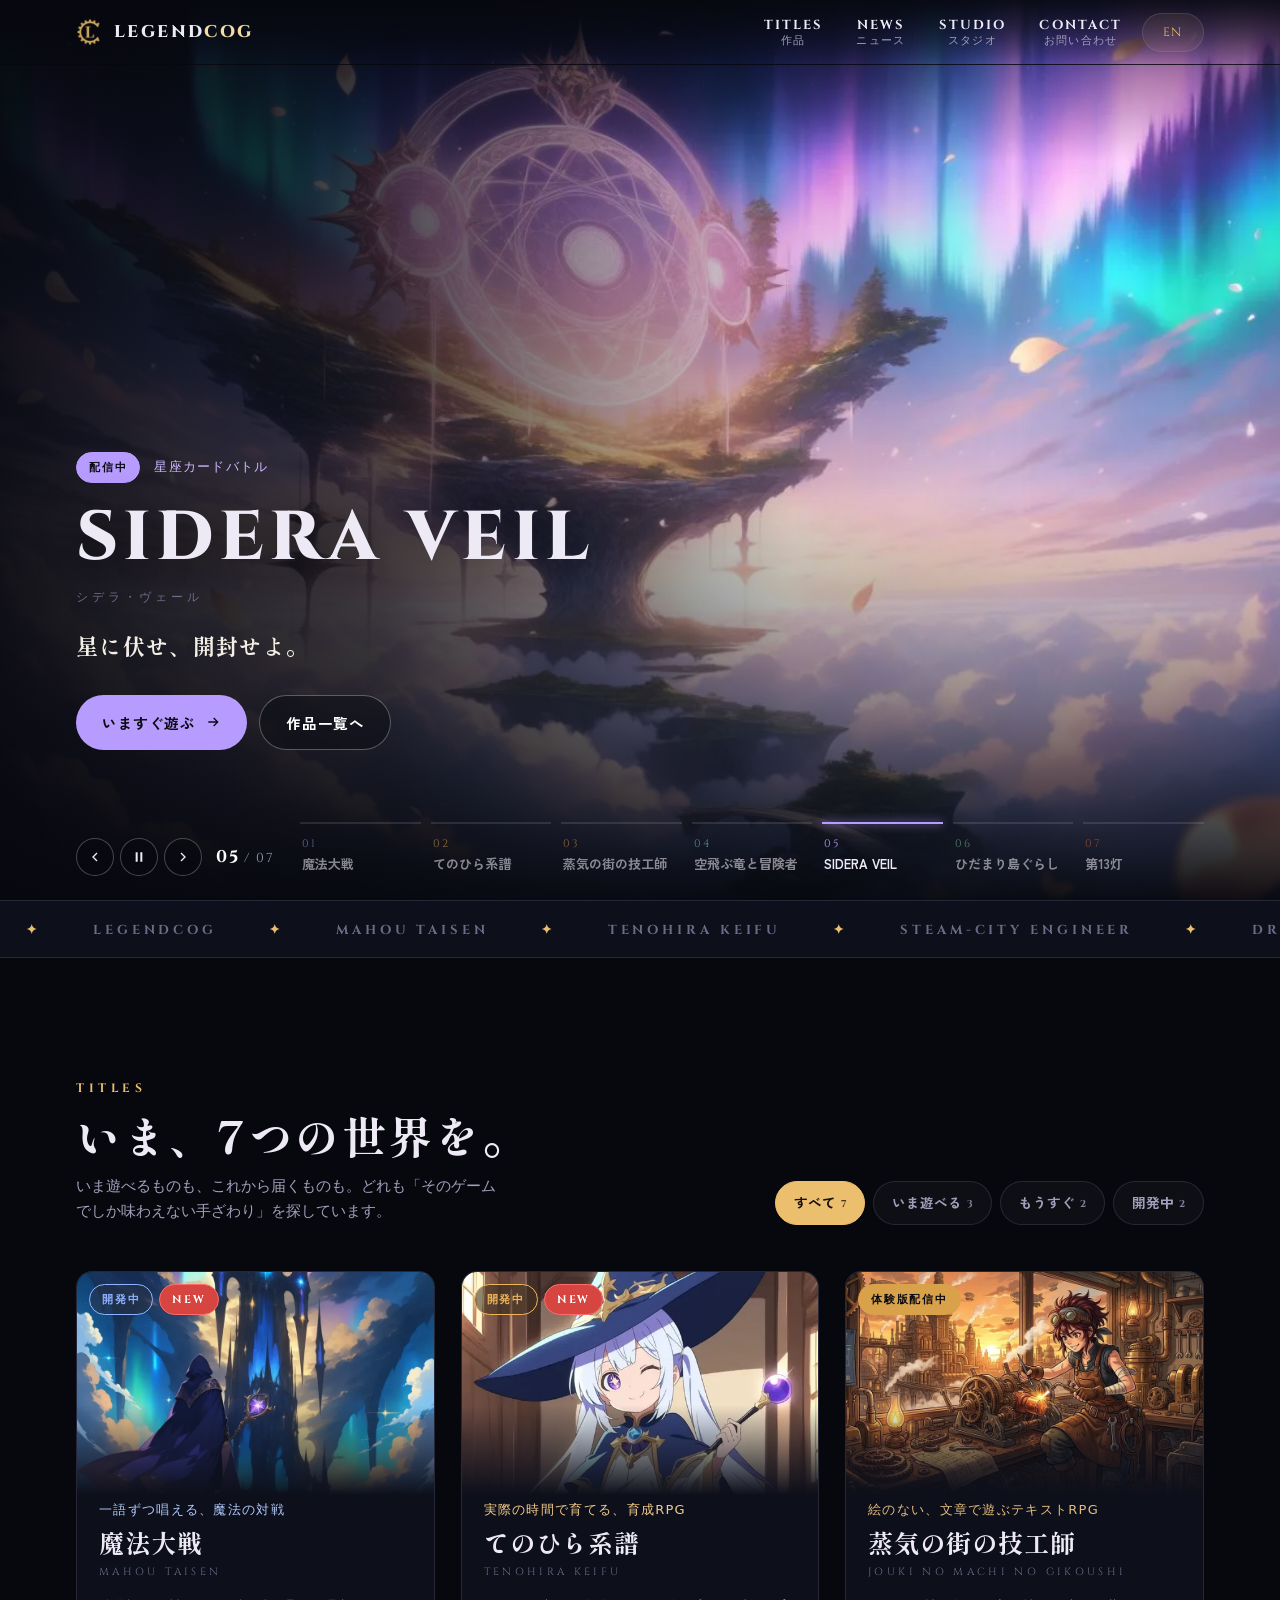
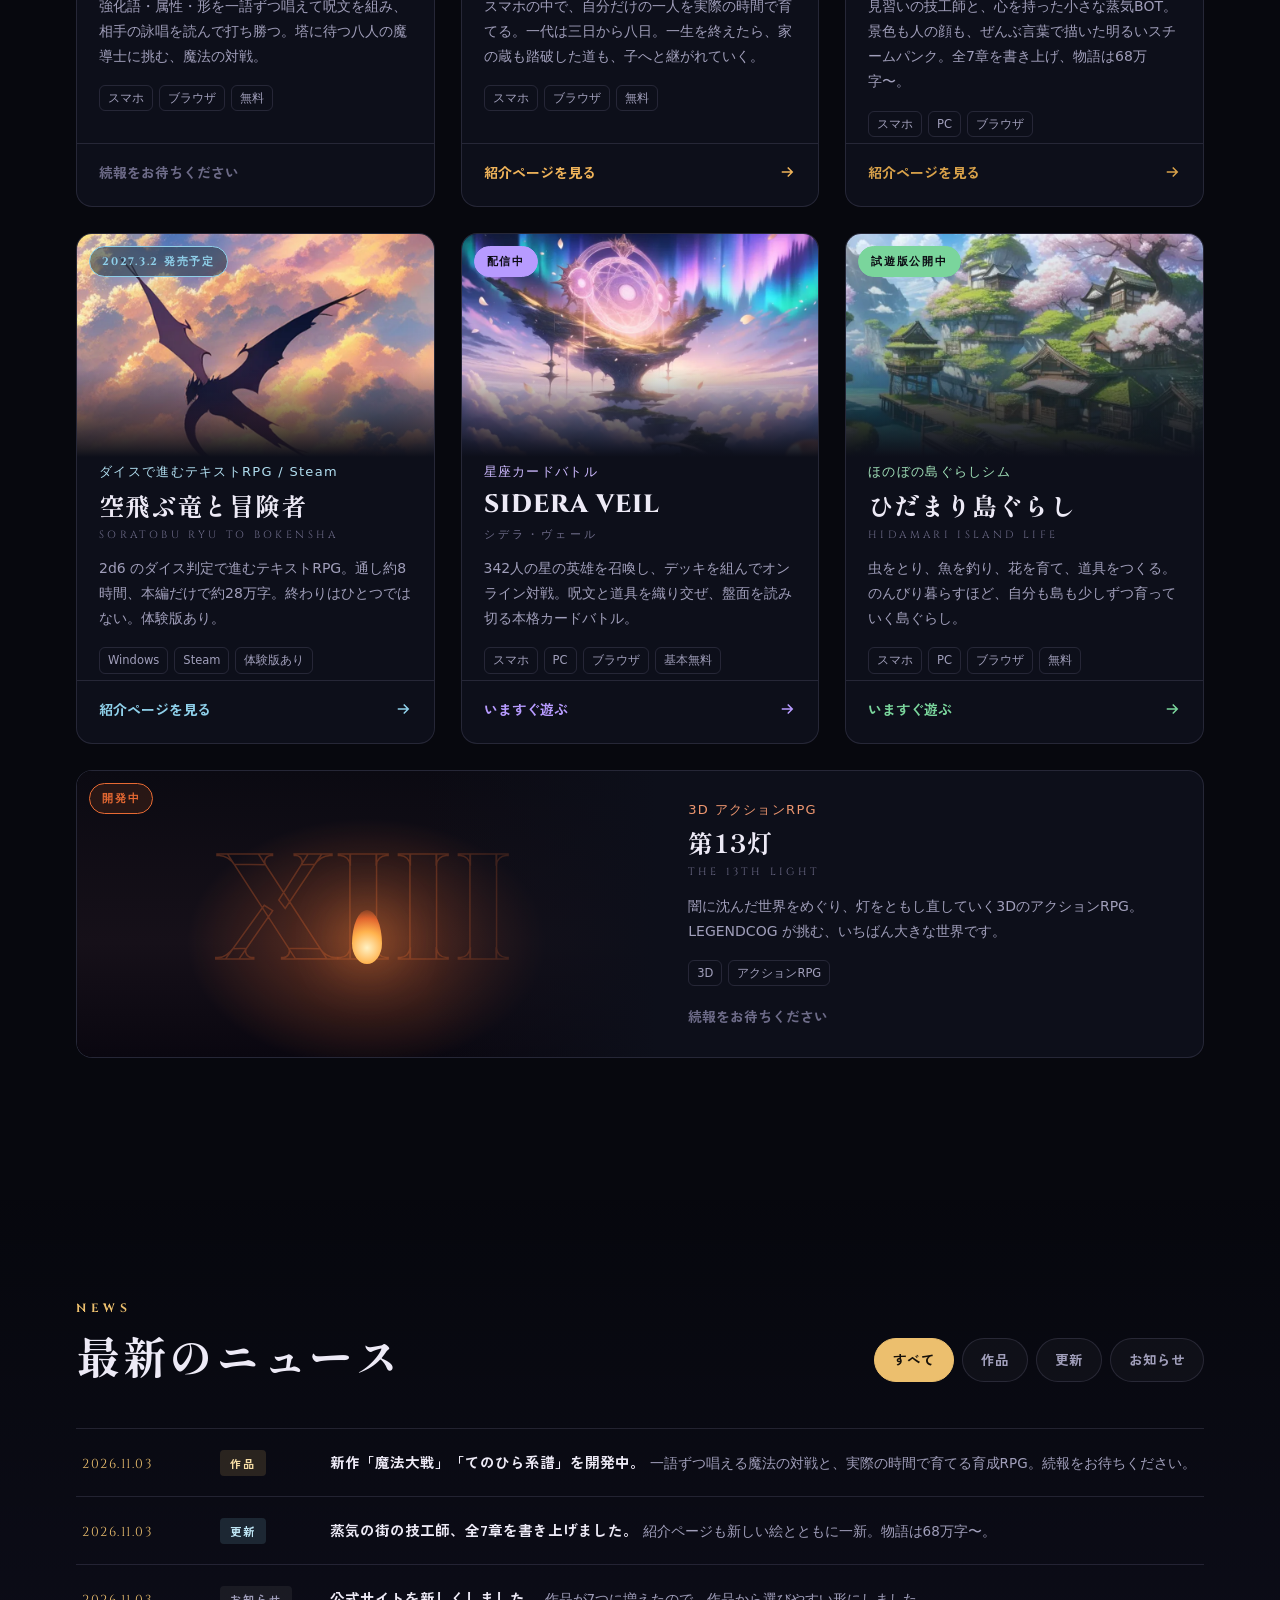
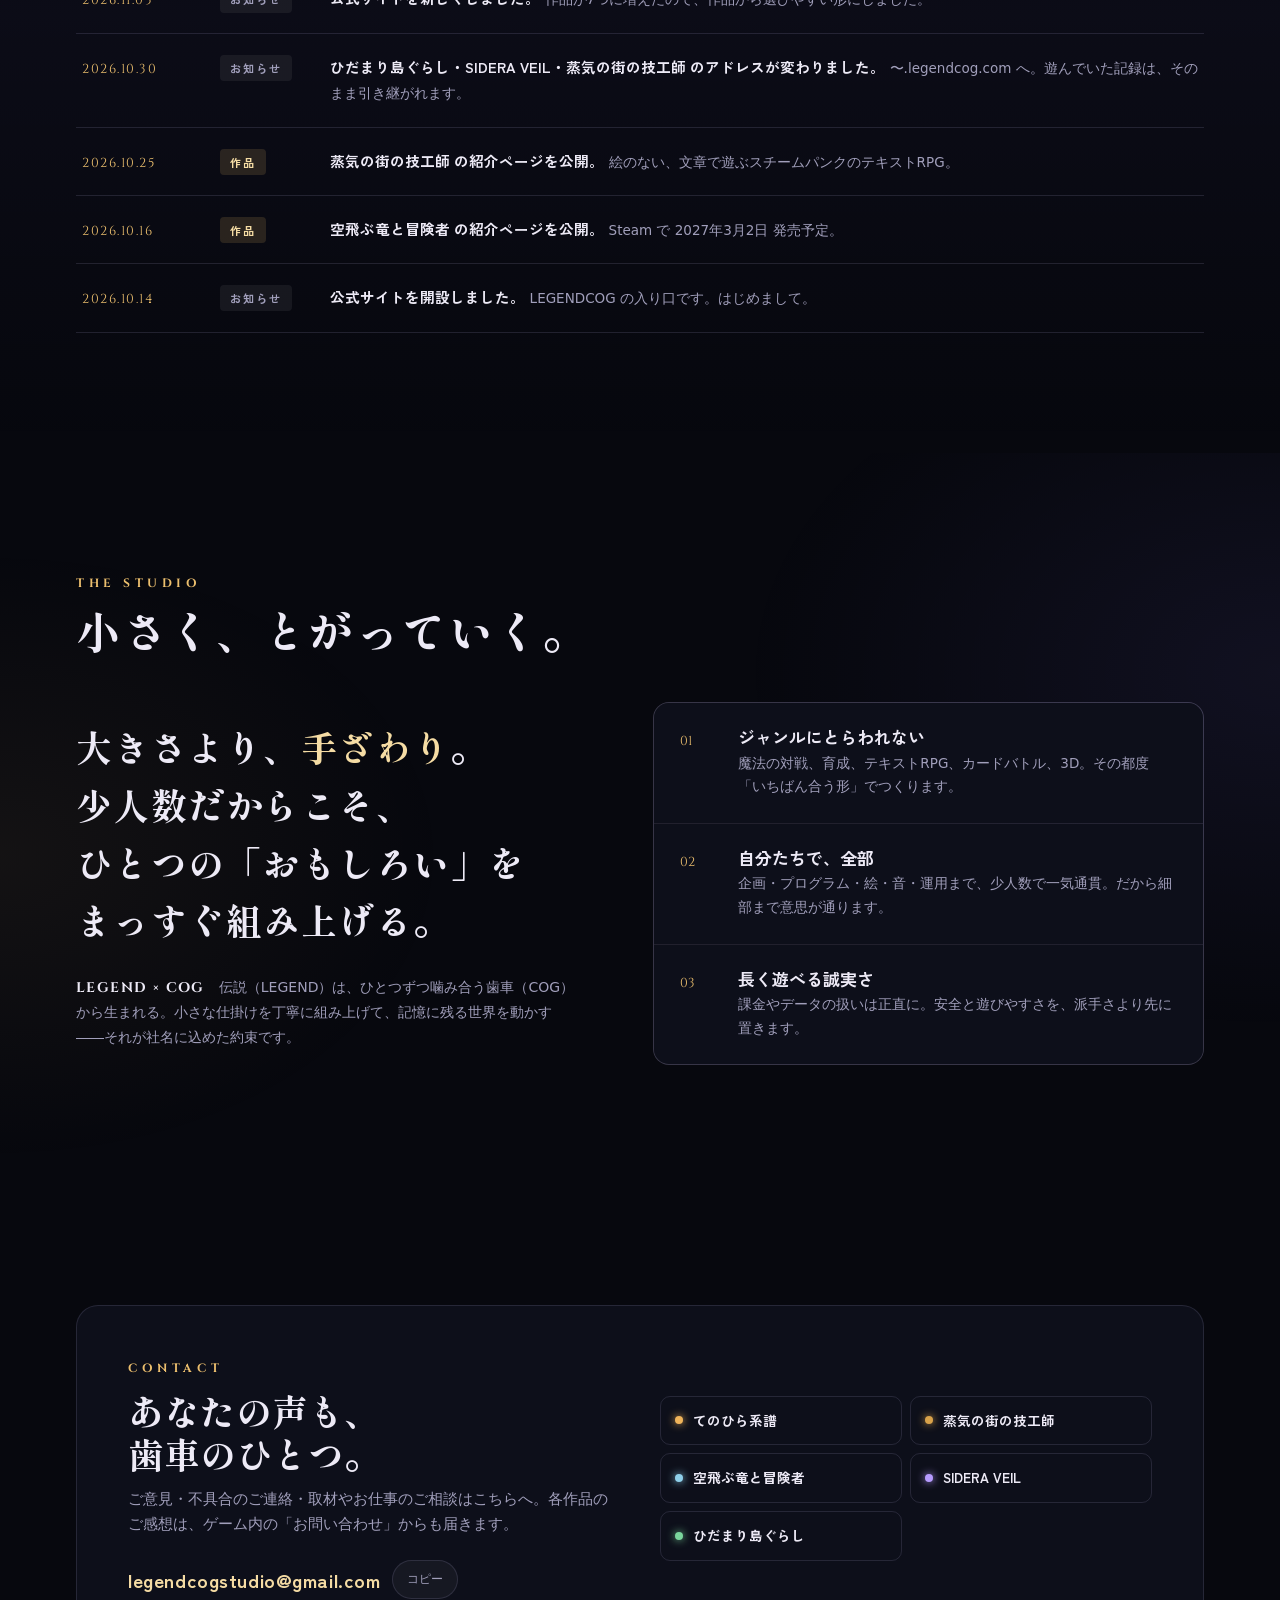
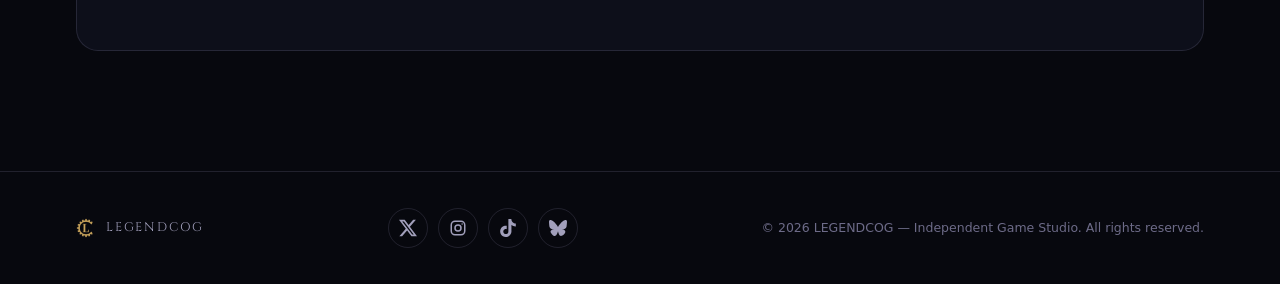
==== index.html @ 4d715021 "てのひら系譜の札から紹介ページ（keifu.legendcog.com）へリンク Co-Authored-By: Claude Opus 5.5 <noreply@anthropic.com>" ====
<!doctype html>
<html lang="ja">
<head>
<meta charset="utf-8">
<meta name="viewport" content="width=device-width,initial-scale=1,viewport-fit=cover">
<title>LEGENDCOG</title>
<meta name="description" content="LEGENDCOG（レジェンドコグ）公式サイト。魔法の対戦『魔法大戦』、実際の時間で育てる育成RPG『てのひら系譜』、文章で遊ぶRPG『蒸気の街の技工師』、ダイスで進むテキストRPG『空飛ぶ竜と冒険者』、星座カードバトル『SIDERA VEIL』、島ぐらしシム『ひだまり島ぐらし』、3DRPG『第13灯』を制作するインディーゲームスタジオ。">
<meta property="og:type" content="website">
<meta property="og:site_name" content="LEGENDCOG">
<meta property="og:title" content="LEGENDCOG — Independent Game Studio">
<meta property="og:description" content="魔法の対戦、実際の時間で育てる育成RPG、文章で遊ぶRPG、ダイスで進むテキストRPG、星座カードバトル、島ぐらし、3DRPG――7つの世界を手がけるインディーゲームスタジオ。伝説は、ここで組み上がる。">
<meta property="og:url" content="https://legendcog.com/">
<meta property="og:image" content="https://legendcog.com/assets/ogp.png?v=2">
<meta property="og:image:width" content="1200">
<meta property="og:image:height" content="630">
<meta property="og:locale" content="ja_JP">
<meta name="twitter:card" content="summary_large_image">
<meta name="twitter:title" content="LEGENDCOG — Independent Game Studio">
<meta name="twitter:description" content="魔法の対戦、実際の時間で育てる育成RPG、文章で遊ぶRPG、ダイスで進むテキストRPG、星座カードバトル、島ぐらし、3DRPG――7つの世界を手がけるインディーゲームスタジオ。">
<meta name="twitter:image" content="https://legendcog.com/assets/ogp.png?v=2">
<meta name="theme-color" content="#07080e">
<link rel="icon" type="image/png" sizes="32x32" href="assets/favicon-32.png">
<link rel="apple-touch-icon" sizes="180x180" href="assets/favicon-180.png">
<link rel="preconnect" href="https://fonts.googleapis.com">
<link rel="preconnect" href="https://fonts.gstatic.com" crossorigin>
<link rel="stylesheet" href="https://fonts.googleapis.com/css2?family=Cinzel:wght@600;700;800&family=Shippori+Mincho+B1:wght@700;800&family=Zen+Kaku+Gothic+New:wght@400;500;700&display=swap">
<style>
/* ──────────────────────────────────────────────────────────────
   LEGENDCOG 公式サイト（2026-11 作り直し）
   作品が7つに増えたので、作品を入口にした「ポータル」の形にした。
   いちばん上：作品が入れ替わる大きなスライド（番号つきの札・一時停止）
   → 流れる帯 → 作品一覧（しぼり込みの札）→ ニュース（種類の札）
   → スタジオ → お問い合わせ。日本語／英語の切り替えつき。
   ────────────────────────────────────────────────────────────── */
:root{
  color-scheme:dark;
  --bg:#07080e;--bg-2:#0d0f1a;--bg-3:#151829;
  --fg:#edeaf6;--muted:#a19fbb;--faint:#6d6b88;
  --line:rgba(190,180,230,.14);
  --gold:#ecbf6e;--gold-soft:#f5dca4;
  --disp:"Cinzel",serif;
  --mincho:"Shippori Mincho B1","Hiragino Mincho ProN",serif;
  --body:"Zen Kaku Gothic New","Hiragino Kaku Gothic ProN","Noto Sans JP",system-ui,sans-serif;
  --maxw:1240px;--dur:7s;
}
*{box-sizing:border-box}
html{scroll-behavior:smooth;scroll-padding-top:72px}
body{margin:0;background:var(--bg);color:var(--fg);font-family:var(--body);line-height:1.75;-webkit-font-smoothing:antialiased;overflow-x:hidden}
img{max-width:100%;display:block}
a{color:inherit;text-decoration:none}
button{font:inherit;color:inherit}
h1,h2,h3,h4{margin:0;line-height:1.2;text-wrap:balance}
p{margin:0}
:focus-visible{outline:2px solid var(--gold);outline-offset:3px;border-radius:4px}
.wrap{width:100%;max-width:var(--maxw);margin-inline:auto;padding-inline:clamp(16px,5vw,56px)}
.en{font-family:var(--disp);font-weight:700;letter-spacing:.38em;font-size:12px;color:var(--gold);text-transform:uppercase}
.grain{position:fixed;inset:0;z-index:60;pointer-events:none;opacity:.045;mix-blend-mode:soft-light;
  background-image:url("data:image/svg+xml,%3Csvg xmlns='http://www.w3.org/2000/svg' width='120' height='120'%3E%3Cfilter id='n'%3E%3CfeTurbulence type='fractalNoise' baseFrequency='0.9' numOctaves='2' stitchTiles='stitch'/%3E%3C/filter%3E%3Crect width='100%25' height='100%25' filter='url(%23n)'/%3E%3C/svg%3E");background-size:140px}

/* ── 上の帯 ── */
.nav{position:fixed;top:0;left:0;right:0;z-index:50;padding-top:env(safe-area-inset-top,0px);transition:background .3s,border-color .3s;border-bottom:1px solid transparent;
  background:linear-gradient(to bottom,rgba(7,8,14,.85),transparent)}
.nav.solid{background:rgba(7,8,14,.92);border-color:var(--line);backdrop-filter:blur(12px)}
.nav-in{display:flex;align-items:center;justify-content:space-between;gap:14px;height:64px}
.brand{display:flex;align-items:center;gap:10px;font-family:var(--disp);font-weight:800;letter-spacing:.14em;font-size:17px}
.brand img{width:28px;height:28px;object-fit:contain}
.brand em{font-style:normal;color:var(--gold-soft)}
.nav-r{display:flex;align-items:center;gap:clamp(10px,2vw,20px)}
.menu{display:flex;align-items:center;gap:clamp(14px,2.6vw,34px)}
.menu a{display:flex;flex-direction:column;align-items:center;line-height:1.3;color:var(--muted);transition:color .2s}
.menu a b{font-family:var(--disp);font-size:13px;letter-spacing:.16em;color:var(--fg);font-weight:700}
.menu a small{font-size:10.5px;letter-spacing:.12em}
.menu a:hover b{color:var(--gold-soft)}
.pill{font-family:var(--disp);font-size:12px;letter-spacing:.12em;color:var(--gold);background:rgba(236,191,110,.08);border:1px solid var(--line);border-radius:999px;padding:8px 14px;cursor:pointer;min-width:62px;transition:.2s}
.pill:hover{border-color:var(--gold)}
.burger{display:none;background:none;border:0;padding:8px;cursor:pointer}
.burger svg{width:26px;height:26px}
.drawer{position:fixed;inset:0;z-index:55;background:rgba(7,8,14,.97);backdrop-filter:blur(10px);display:flex;flex-direction:column;justify-content:center;gap:6px;padding:80px 28px 40px;opacity:0;visibility:hidden;transition:.3s}
.drawer.open{opacity:1;visibility:visible}
.drawer a{display:flex;align-items:baseline;gap:16px;padding:16px 4px;border-bottom:1px solid var(--line);font-size:18px;font-weight:700}
.drawer a b{font-family:var(--disp);font-size:13px;letter-spacing:.2em;color:var(--gold);width:84px}
.drawer .x{position:absolute;top:calc(12px + env(safe-area-inset-top,0px));right:14px;background:none;border:0;padding:10px;cursor:pointer}
.drawer .x svg{width:26px;height:26px}

/* ── いちばん上：作品のスライド ── */
.hero{position:relative;height:min(100svh,940px);min-height:620px;overflow:hidden;background:#05060b;isolation:isolate}
.slide{position:absolute;inset:0;opacity:0;visibility:hidden;transition:opacity 1.1s ease,visibility 1.1s}
.slide.on{opacity:1;visibility:visible;z-index:1}
.s-bg{position:absolute;inset:0;overflow:hidden}
.s-bg img{width:100%;height:100%;object-fit:cover;object-position:var(--pos,50% 50%);transform:scale(1.1);transition:transform 9s cubic-bezier(.2,.6,.3,1)}
.slide.on .s-bg img{transform:scale(1)}
.s-bg.blur img{filter:blur(34px) brightness(.55) saturate(1.2);transform:scale(1.25)}
.slide.on .s-bg.blur img{transform:scale(1.2)}
.s-fig{position:absolute;right:max(5vw,calc((100vw - var(--maxw))/2 + 40px));top:96px;bottom:118px;aspect-ratio:var(--ar);border-radius:6px;overflow:hidden;
  box-shadow:0 40px 90px -30px rgba(0,0,0,.9),0 0 0 1px color-mix(in srgb,var(--c) 45%,transparent);transform:translateY(24px);opacity:0;transition:transform 1.4s cubic-bezier(.2,.7,.2,1) .2s,opacity 1.2s .2s}
.s-fig::after{content:"";position:absolute;inset:8px;border:1px solid rgba(255,255,255,.18);border-radius:3px;pointer-events:none}
.s-fig img{width:100%;height:100%;object-fit:cover}
.slide.on .s-fig{transform:none;opacity:1}
.s-shade{position:absolute;inset:0;background:linear-gradient(90deg,rgba(7,8,14,.94) 0%,rgba(7,8,14,.72) 30%,rgba(7,8,14,.1) 62%,transparent 80%),linear-gradient(0deg,rgba(7,8,14,.96) 0%,rgba(7,8,14,.4) 22%,transparent 45%),linear-gradient(180deg,rgba(7,8,14,.6),transparent 18%)}
.s-copy{position:absolute;left:0;right:0;bottom:150px;z-index:2}
.s-copy .in{max-width:680px}
.s-copy .in>*{opacity:0;transform:translateY(18px);transition:opacity .8s,transform .9s cubic-bezier(.2,.7,.2,1)}
.slide.on .s-copy .in>*{opacity:1;transform:none}
.slide:not(.on) .s-copy{opacity:0;transition:opacity .3s}
.slide.on .s-copy .in>*:nth-child(2){transition-delay:.12s}.slide.on .s-copy .in>*:nth-child(3){transition-delay:.22s}
.slide.on .s-copy .in>*:nth-child(4){transition-delay:.32s}.slide.on .s-copy .in>*:nth-child(5){transition-delay:.42s}
.s-tags{display:flex;flex-wrap:wrap;align-items:center;gap:10px 14px;margin-bottom:18px}
.st{font-family:var(--disp);font-weight:700;font-size:11px;letter-spacing:.16em;padding:5px 12px;border-radius:999px;border:1px solid var(--c);color:var(--c);background:color-mix(in srgb,var(--c) 14%,rgba(7,8,14,.5));white-space:nowrap}
.st.live{background:var(--c);color:#0a0a12}
.st.new{border-color:#ff6b6b;color:#fff;background:#d6453f}
.genre{font-size:13px;letter-spacing:.1em;color:color-mix(in srgb,var(--c) 70%,#fff)}
.s-title{font-family:var(--mincho);font-weight:800;font-size:clamp(34px,5.4vw,76px);white-space:nowrap;letter-spacing:.04em;line-height:1.1;text-shadow:0 6px 40px rgba(0,0,0,.6)}
.s-title.lat{font-family:var(--disp);letter-spacing:.08em}
.rom{font-family:var(--disp);font-size:12px;letter-spacing:.32em;color:var(--faint);margin-top:10px}
.s-catch{word-break:keep-all;font-family:var(--mincho);font-weight:700;font-size:clamp(17px,2.1vw,22px);letter-spacing:.06em;margin-top:18px;color:#f3efe6}
.s-btns{display:flex;flex-wrap:wrap;gap:12px;margin-top:30px}
.btn{display:inline-flex;align-items:center;gap:10px;font-weight:700;font-size:14.5px;letter-spacing:.04em;padding:14px 26px;border-radius:999px;background:var(--c);color:#0a0a12;transition:transform .2s,filter .2s;white-space:nowrap}
.btn:hover{transform:translateX(3px);filter:brightness(1.1)}
.btn svg{width:16px;height:16px}
.btn.ghost{background:rgba(7,8,14,.4);border:1px solid rgba(255,255,255,.3);color:#fff;backdrop-filter:blur(6px)}
.btn.ghost:hover{border-color:#fff}
.btn.off{background:transparent;border:1px solid var(--c);color:var(--c);cursor:default}
.btn.off:hover{transform:none}
/* 第13灯：絵の代わりの灯 */
.tou-bg{position:absolute;inset:0;background:radial-gradient(50% 60% at 68% 58%,rgba(226,102,47,.42),transparent 60%),linear-gradient(180deg,#0b0a12,#161019 60%,#0a0710)}
.tou-bg .num{position:absolute;inset:0 0 0 36%;display:grid;place-items:center;font-family:var(--disp);font-weight:800;font-size:clamp(120px,26vw,330px);color:transparent;-webkit-text-stroke:1.5px rgba(226,102,47,.3)}
.flame{position:absolute;left:68%;top:58%;transform:translate(-50%,-50%);width:30px;height:54px;border-radius:50% 50% 50% 50%/62% 62% 38% 38%;
  background:radial-gradient(circle at 50% 70%,#fff2c4,#ffb24d 40%,#e2662f 72%,transparent);filter:drop-shadow(0 0 30px rgba(255,150,60,.9));animation:flick 3.4s ease-in-out infinite}
@keyframes flick{0%,100%{transform:translate(-50%,-50%) scale(1) rotate(-1deg)}50%{transform:translate(-50%,-52%) scale(1.08) rotate(1deg)}}
/* てのひら系譜：夜の藍と灯 */
.keifu-bg{position:absolute;inset:0;background:radial-gradient(40% 50% at 72% 45%,rgba(226,184,92,.22),transparent 65%),radial-gradient(70% 80% at 20% 100%,rgba(200,72,58,.14),transparent 60%),linear-gradient(160deg,#0D1024,#151a3a 60%,#0a0c1c)}

/* 番号つきの札 */
.s-nav{position:absolute;left:0;right:0;bottom:0;z-index:5;padding-bottom:max(18px,env(safe-area-inset-bottom,0px))}
.s-nav .wrap{display:flex;align-items:flex-end;gap:clamp(14px,2vw,26px)}
.ctrl{display:flex;align-items:center;gap:6px;flex:none;padding-bottom:6px}
.ctrl button{width:38px;height:38px;border-radius:50%;border:1px solid rgba(255,255,255,.25);background:rgba(7,8,14,.5);display:grid;place-items:center;cursor:pointer;transition:.2s}
.ctrl button:hover{border-color:var(--gold);color:var(--gold)}
.ctrl svg{width:16px;height:16px}
.count{font-family:var(--disp);font-size:13px;letter-spacing:.14em;color:var(--muted);margin-left:8px;font-variant-numeric:tabular-nums;white-space:nowrap}
.count b{color:#fff;font-size:17px}
.tabs{flex:1;display:grid;grid-template-columns:repeat(7,1fr);gap:10px;min-width:0}
.tab{all:unset;cursor:pointer;display:block;padding:12px 2px 6px;position:relative;min-width:0;opacity:.55;transition:opacity .25s}
.tab:hover,.tab[aria-selected="true"]{opacity:1}
.tab:focus-visible{outline:2px solid var(--gold);outline-offset:2px}
.tab::before{content:"";position:absolute;left:0;right:0;top:0;height:2px;background:rgba(255,255,255,.2)}
.tab i{position:absolute;left:0;top:0;height:2px;width:100%;background:var(--c);transform:scaleX(0);transform-origin:left;box-shadow:0 0 10px var(--c)}
.tab[aria-selected="true"] i{animation:prog var(--dur) linear forwards}
.hero.paused .tab i{animation-play-state:paused}
.hero.still .tab[aria-selected="true"] i{animation:none;transform:none}
@keyframes prog{to{transform:scaleX(1)}}
.tab small{display:block;font-family:var(--disp);font-size:11px;letter-spacing:.16em;color:var(--c)}
.tab span{display:block;font-size:13px;font-weight:700;white-space:nowrap;overflow:hidden;text-overflow:ellipsis}

/* ── 流れる帯 ── */
.ticker{border-block:1px solid var(--line);background:var(--bg-2);overflow:hidden;white-space:nowrap;padding:14px 0}
.ticker div{display:inline-block;animation:tick 48s linear infinite;font-family:var(--disp);font-weight:700;letter-spacing:.3em;font-size:13px;color:var(--faint)}
.ticker span{margin:0 26px}.ticker em{font-style:normal;color:var(--gold)}
@keyframes tick{to{transform:translateX(-50%)}}

/* ── 見出し ── */
.band{padding-block:clamp(72px,10vw,120px);position:relative}
.sh{display:flex;flex-wrap:wrap;align-items:flex-end;justify-content:space-between;gap:20px 40px;margin-bottom:clamp(30px,4vw,46px)}
.sh h2{word-break:keep-all;font-family:var(--mincho);font-weight:800;font-size:clamp(28px,4.4vw,44px);letter-spacing:.06em;margin-top:10px}
.sh .k{color:var(--muted);font-size:14.5px;max-width:46ch;margin-top:12px}
.filters{display:flex;flex-wrap:wrap;gap:8px}
.filters button{cursor:pointer;padding:9px 18px;border-radius:999px;border:1px solid var(--line);background:rgba(255,255,255,.03);font-size:13.5px;font-weight:700;color:var(--muted);transition:.2s;white-space:nowrap}
.filters button:hover{color:var(--fg);border-color:rgba(236,191,110,.5)}
.filters button[aria-pressed="true"]{background:var(--gold);border-color:var(--gold);color:#16110a}
.filters button sup{font-family:var(--disp);font-size:10px;margin-left:5px;vertical-align:1px;opacity:.8}

/* ── 作品一覧 ── */
.grid{display:grid;grid-template-columns:repeat(3,minmax(0,1fr));gap:clamp(16px,2vw,26px)}
.card{position:relative;display:flex;flex-direction:column;border-radius:16px;overflow:hidden;background:var(--bg-2);border:1px solid var(--line);
  transition:transform .35s cubic-bezier(.2,.7,.2,1),border-color .35s,box-shadow .35s;animation:pop .5s both}
@keyframes pop{from{opacity:0;transform:translateY(14px)}}
a.card:hover{transform:translateY(-5px);border-color:color-mix(in srgb,var(--c) 60%,var(--line));box-shadow:0 28px 60px -30px color-mix(in srgb,var(--c) 80%,transparent)}
.card .art{position:relative;aspect-ratio:16/10;overflow:hidden;background:#000}
.card .art img{width:100%;height:100%;object-fit:cover;object-position:var(--cpos,50% 50%);transition:transform .7s cubic-bezier(.2,.7,.2,1)}
a.card:hover .art img{transform:scale(1.05)}
.card .art::after{content:"";position:absolute;inset:auto 0 0;height:40%;background:linear-gradient(transparent,var(--bg-2))}
.card .chips{position:absolute;top:12px;left:12px;display:flex;gap:6px;z-index:1}
.card .body{display:flex;flex-direction:column;gap:6px;padding:4px 22px 22px;flex:1}
.card h3{font-family:var(--mincho);font-weight:800;font-size:clamp(21px,2vw,25px);letter-spacing:.04em}
.card h3.lat{font-family:var(--disp)}
.card .rom{margin:0 0 6px;font-size:10.5px}
.card p.d{color:var(--muted);font-size:14px;line-height:1.8}
.card .meta{display:flex;flex-wrap:wrap;gap:6px;margin-top:10px}
.card .meta span{font-size:11.5px;color:var(--muted);border:1px solid var(--line);border-radius:6px;padding:2px 8px}
.card .go{margin-top:auto;padding-top:16px;display:flex;align-items:center;justify-content:space-between;font-weight:700;font-size:14px;color:var(--c);border-top:1px solid var(--line);margin-inline:-22px;padding-inline:22px;padding-bottom:0}
.card .go svg{width:18px;height:18px;transition:transform .2s}
a.card:hover .go svg{transform:translateX(4px)}
.card .go.off{color:var(--faint)}
.card.teaser{grid-column:1/-1;flex-direction:row;min-height:240px}
.card.teaser .art{aspect-ratio:auto;flex:1.2}
.card.teaser .art::after{inset:0 0 0 auto;width:40%;height:auto;background:linear-gradient(90deg,transparent,var(--bg-2))}
.card.teaser .body{flex:1;justify-content:center;padding:28px 32px}
.card.teaser .go{border:0;margin:0;padding:12px 0 0}
.card .tou-bg .num{inset:0;font-size:150px}
.card .tou-bg .flame{left:50%}
.card .tou-bg{background:radial-gradient(50% 70% at 50% 60%,rgba(226,102,47,.42),transparent 62%),linear-gradient(180deg,#0b0a12,#161019 60%,#0a0710)}
.empty{grid-column:1/-1;color:var(--muted);text-align:center;padding:40px}

/* ── ニュース ── */
.news{background:linear-gradient(180deg,transparent,rgba(141,124,255,.04) 50%,transparent)}
.news ol{list-style:none;margin:0;padding:0;border-top:1px solid var(--line)}
.news li{display:grid;grid-template-columns:120px 92px 1fr;gap:18px;align-items:baseline;padding:20px 6px;border-bottom:1px solid var(--line);transition:background .2s}
.news li:hover{background:rgba(255,255,255,.02)}
.news time{font-family:var(--disp);font-size:13px;letter-spacing:.12em;color:var(--gold);font-variant-numeric:tabular-nums}
.news .cat{justify-self:start;font-size:11.5px;font-weight:700;letter-spacing:.08em;padding:3px 10px;border-radius:4px;background:rgba(255,255,255,.06);color:var(--muted);white-space:nowrap}
.news .cat.c-work{background:rgba(236,191,110,.14);color:var(--gold-soft)}
.news .cat.c-up{background:rgba(143,208,234,.14);color:#bfe6f5}
.news .txt{font-size:14.5px;min-width:0}
.news .txt b{font-weight:700}
.news .txt span{color:var(--muted);font-size:13.5px}

/* ── スタジオ ── */
.studio{background:radial-gradient(60% 70% at 100% 30%,rgba(141,124,255,.08),transparent 70%),radial-gradient(50% 60% at 0% 55%,rgba(236,191,110,.06),transparent 70%)}
.studio-in{display:grid;grid-template-columns:1fr 1.1fr;gap:clamp(30px,6vw,80px);align-items:center}
.studio .lead{font-family:var(--mincho);font-weight:800;font-size:clamp(24px,3.4vw,36px);line-height:1.6;letter-spacing:.04em}
.studio .lead b{color:var(--gold-soft)}
.studio .name{margin-top:26px;color:var(--muted);font-size:14px}
.studio .name strong{font-family:var(--disp);color:var(--fg);letter-spacing:.1em}
.vals{display:grid;gap:1px;background:var(--line);border:1px solid var(--line);border-radius:16px;overflow:hidden}
.val{background:var(--bg-2);padding:24px 26px;display:grid;grid-template-columns:44px 1fr;gap:4px 14px}
.val .no{font-family:var(--disp);font-size:13px;color:var(--gold);grid-row:span 2;padding-top:3px}
.val h4{font-size:17px}
.val p{color:var(--muted);font-size:13.5px}

/* ── お問い合わせ・足元 ── */
.contact .box{display:grid;grid-template-columns:1fr 1fr;gap:40px;padding:clamp(28px,4vw,52px);border:1px solid var(--line);border-radius:22px;background:var(--bg-2)}
.contact h2{font-family:var(--mincho);font-weight:800;font-size:clamp(24px,3.6vw,36px);margin:10px 0 12px}
.contact p{color:var(--muted);font-size:14.5px}
.mailrow{display:flex;flex-wrap:wrap;align-items:center;gap:12px;margin-top:22px}
.mail{font-weight:700;letter-spacing:.03em;font-size:clamp(15px,2.2vw,19px);color:var(--gold-soft);word-break:break-all}
.copy{border:1px solid var(--line);background:rgba(255,255,255,.04);color:var(--muted);font-size:12px;padding:8px 14px;border-radius:999px;cursor:pointer}
.copy:hover{border-color:var(--gold);color:var(--fg)}
.links{display:grid;grid-template-columns:1fr 1fr;gap:8px;align-content:center}
.links a{display:flex;align-items:center;gap:10px;padding:12px 14px;border:1px solid var(--line);border-radius:10px;font-size:13.5px;font-weight:700;transition:.2s;min-width:0}
.links a::before{content:"";width:8px;height:8px;border-radius:50%;background:var(--c);box-shadow:0 0 8px var(--c);flex:none}
.links a span{overflow:hidden;text-overflow:ellipsis;white-space:nowrap}
.links a:hover{border-color:var(--c);background:rgba(255,255,255,.03)}
footer{border-top:1px solid var(--line);padding-block:36px;color:var(--faint)}
.foot{display:flex;flex-wrap:wrap;align-items:center;justify-content:space-between;gap:16px;font-size:12.5px}
.foot .fb{display:flex;align-items:center;gap:10px;font-family:var(--disp);letter-spacing:.14em;color:var(--muted)}
.foot .fb img{width:20px;height:20px}
.sns{display:flex;gap:10px;margin:0;padding:0;list-style:none}
.sns a{display:grid;place-items:center;width:40px;height:40px;border-radius:50%;border:1px solid var(--line);color:var(--muted);transition:.2s}
.sns a:hover{color:var(--gold);border-color:rgba(236,191,110,.55)}
.sns svg{width:18px;height:18px}

.rv{opacity:0;transform:translateY(24px)}
.rv.in{opacity:1;transform:none;transition:opacity .8s,transform .8s cubic-bezier(.2,.7,.2,1)}

@media (max-width:1020px){
  .grid{grid-template-columns:repeat(2,minmax(0,1fr))}
  .tabs{display:flex;overflow-x:auto;scrollbar-width:none;gap:12px}
  .tabs::-webkit-scrollbar{display:none}
  .tab{flex:0 0 116px}
}
@media (max-width:860px){
  .menu{display:none}.burger{display:block}
  .studio-in,.contact .box{grid-template-columns:1fr}
}
@media (max-width:760px){
  .hero{height:100svh;min-height:600px;max-height:860px}
  .s-bg img{object-position:var(--mpos,var(--pos,50% 50%))}
  .s-fig{inset:0;aspect-ratio:auto;border-radius:0;box-shadow:none;transform:none}
  .s-fig::after{display:none}
  .s-fig img{object-position:var(--mpos,50% 30%)}
  .s-shade{background:linear-gradient(0deg,rgba(7,8,14,.98) 0%,rgba(7,8,14,.85) 34%,rgba(7,8,14,.2) 62%,transparent 80%),linear-gradient(180deg,rgba(7,8,14,.7),transparent 16%)}
  .s-copy{bottom:128px}
  .s-btns{margin-top:22px}
  .btn{padding:12px 20px;font-size:14px}
  .ctrl .pv,.ctrl .nx{display:none}
  .count{display:none}
  .tou-bg .num{inset:0 0 30% 0}.tou-bg .flame{left:50%;top:40%}
  .grid{grid-template-columns:1fr}
  .card.teaser{flex-direction:column}
  .card.teaser .art{aspect-ratio:16/9;flex:none}
  .card.teaser .art::after{inset:auto 0 0;width:auto;height:40%;background:linear-gradient(transparent,var(--bg-2))}
  .card.teaser .body{padding:4px 22px 22px}
  .news li{grid-template-columns:auto 1fr;gap:6px 12px;padding:16px 4px}
  .news .txt{grid-column:1/-1}
  .links{grid-template-columns:1fr}
}
@media (prefers-reduced-motion:reduce){
  *,*::before,*::after{animation:none!important;transition:none!important;scroll-behavior:auto!important}
  .rv{opacity:1;transform:none}
}
</style>
</head>
<body>
<div class="grain" aria-hidden="true"></div>

<header class="nav" id="nav">
  <div class="wrap nav-in">
    <a class="brand" href="#top" aria-label="LEGENDCOG"><img src="assets/logo-mark.png" alt=""><span>LEGEND<em>COG</em></span></a>
    <div class="nav-r">
      <nav class="menu" aria-label="メインメニュー">
        <a href="#titles"><b>TITLES</b><small data-en="Games">作品</small></a>
        <a href="#news"><b>NEWS</b><small data-en="Updates">ニュース</small></a>
        <a href="#studio"><b>STUDIO</b><small data-en="About us">スタジオ</small></a>
        <a href="#contact"><b>CONTACT</b><small data-en="Contact">お問い合わせ</small></a>
      </nav>
      <button class="pill" id="langBtn" type="button" aria-label="Language / 言語">EN</button>
      <button class="burger" id="burger" type="button" aria-label="メニューを開く" aria-expanded="false" aria-controls="drawer"><svg viewBox="0 0 24 24" fill="none" stroke="currentColor" stroke-width="1.6"><path d="M4 7h16M4 12h16M4 17h16"/></svg></button>
    </div>
  </div>
</header>
<div class="drawer" id="drawer" aria-hidden="true">
  <button class="x" id="drawerX" type="button" aria-label="メニューを閉じる"><svg viewBox="0 0 24 24" fill="none" stroke="currentColor" stroke-width="1.6"><path d="M6 6l12 12M18 6L6 18"/></svg></button>
  <a href="#titles"><b>TITLES</b><span data-en="Games">作品</span></a>
  <a href="#news"><b>NEWS</b><span data-en="Updates">ニュース</span></a>
  <a href="#studio"><b>STUDIO</b><span data-en="About us">スタジオ</span></a>
  <a href="#contact"><b>CONTACT</b><span data-en="Contact">お問い合わせ</span></a>
</div>

<main id="top">
  <!-- 作品のスライド（中身は下の TITLES から作る） -->
  <section class="hero" id="hero" aria-roledescription="carousel" aria-label="LEGENDCOG の作品">
    <div id="slides"></div>
    <div class="s-nav">
      <div class="wrap">
        <div class="ctrl">
          <button class="pv" id="prev" type="button" aria-label="前の作品"><svg viewBox="0 0 24 24" fill="none" stroke="currentColor" stroke-width="2"><path d="M15 6l-6 6 6 6"/></svg></button>
          <button id="pause" type="button" aria-label="一時停止"><svg viewBox="0 0 24 24" fill="currentColor"><path id="pauseIco" d="M7 5h3v14H7zM14 5h3v14h-3z"/></svg></button>
          <button class="nx" id="next" type="button" aria-label="次の作品"><svg viewBox="0 0 24 24" fill="none" stroke="currentColor" stroke-width="2"><path d="M9 6l6 6-6 6"/></svg></button>
          <span class="count"><b id="cNow">01</b> / <span id="cAll">07</span></span>
        </div>
        <div class="tabs" id="tabs" role="tablist" aria-label="作品を選ぶ"></div>
      </div>
    </div>
  </section>

  <div class="ticker" aria-hidden="true"><div id="ticker"></div></div>

  <!-- 作品一覧 -->
  <section class="band" id="titles">
    <div class="wrap">
      <div class="sh">
        <div class="rv">
          <div class="en">Titles</div>
          <h2 data-en="Seven worlds, in the making.">いま、7つの世界を。</h2>
          <p class="k" data-en="Some you can play today, some are on their way. Each one chases a feel you can only get from that single game.">いま遊べるものも、これから届くものも。どれも「そのゲームでしか味わえない手ざわり」を探しています。</p>
        </div>
        <div class="filters rv" id="filters" aria-label="作品をしぼり込む">
          <button type="button" data-f="all" aria-pressed="true" data-en="All">すべて</button>
          <button type="button" data-f="play" aria-pressed="false" data-en="Play now">いま遊べる</button>
          <button type="button" data-f="soon" aria-pressed="false" data-en="Coming soon">もうすぐ</button>
          <button type="button" data-f="dev" aria-pressed="false" data-en="In development">開発中</button>
        </div>
      </div>
      <div class="grid" id="grid"></div>
    </div>
  </section>

  <!-- ニュース -->
  <section class="band news" id="news">
    <div class="wrap">
      <div class="sh">
        <div class="rv"><div class="en">News</div><h2 data-en="Latest news">最新のニュース</h2></div>
        <div class="filters rv" id="nFilters" aria-label="ニュースの種類">
          <button type="button" data-f="all" aria-pressed="true" data-en="All">すべて</button>
          <button type="button" data-f="work" aria-pressed="false" data-en="Titles">作品</button>
          <button type="button" data-f="up" aria-pressed="false" data-en="Updates">更新</button>
          <button type="button" data-f="info" aria-pressed="false" data-en="Notices">お知らせ</button>
        </div>
      </div>
      <ol class="rv" id="newsList"></ol>
    </div>
  </section>

  <!-- スタジオ -->
  <section class="band studio" id="studio">
    <div class="wrap">
      <div class="sh rv"><div><div class="en">The Studio</div><h2 data-en="Small studio, sharp edges.">小さく、とがっていく。</h2></div></div>
      <div class="studio-in">
        <div class="rv">
          <p class="lead" data-en="Craft over scale.<br>Because we're small,<br>we build one <b>&ldquo;this is fun&rdquo;</b><br>straight and true.">大きさより、<b>手ざわり</b>。<br>少人数だからこそ、<br>ひとつの「おもしろい」を<br>まっすぐ組み上げる。</p>
          <p class="name" data-en="<strong>LEGEND × COG</strong> — a legend is born from cogs that mesh, one by one. Assemble small mechanisms with care, and set a world in motion that stays with you."><strong>LEGEND × COG</strong>　伝説（LEGEND）は、ひとつずつ噛み合う歯車（COG）から生まれる。小さな仕掛けを丁寧に組み上げて、記憶に残る世界を動かす――それが社名に込めた約束です。</p>
        </div>
        <div class="vals rv">
          <div class="val"><div class="no">01</div><h4 data-en="No genre lock-in">ジャンルにとらわれない</h4><p data-en="Magic duels, life sims, text RPGs, card battlers, 3D. We build each in the form that fits it best.">魔法の対戦、育成、テキストRPG、カードバトル、3D。その都度「いちばん合う形」でつくります。</p></div>
          <div class="val"><div class="no">02</div><h4 data-en="We make all of it">自分たちで、全部</h4><p data-en="Design, code, art, sound, live ops — end to end, by a small team.">企画・プログラム・絵・音・運用まで、少人数で一気通貫。だから細部まで意思が通ります。</p></div>
          <div class="val"><div class="no">03</div><h4 data-en="Honest, built to last">長く遊べる誠実さ</h4><p data-en="Straight dealing with payments and data. Safety and playability come before flash.">課金やデータの扱いは正直に。安全と遊びやすさを、派手さより先に置きます。</p></div>
        </div>
      </div>
    </div>
  </section>

  <!-- お問い合わせ -->
  <section class="band contact" id="contact">
    <div class="wrap">
      <div class="box rv">
        <div>
          <div class="en">Contact</div>
          <h2 data-en="Your voice is a cog, too.">あなたの声も、歯車のひとつ。</h2>
          <p data-en="Feedback, bug reports, press and business inquiries — reach us here. Thoughts on each game also come through the in-game contact form.">ご意見・不具合のご連絡・取材やお仕事のご相談はこちらへ。各作品のご感想は、ゲーム内の「お問い合わせ」からも届きます。</p>
          <div class="mailrow"><span class="mail" id="mail">legendcogstudio@gmail.com</span><button class="copy" id="copyMail" type="button" data-en="Copy">コピー</button></div>
        </div>
        <div class="links" id="links" aria-label="各作品のページ"></div>
      </div>
    </div>
  </section>
</main>

<footer>
  <div class="wrap foot">
    <span class="fb"><img src="assets/logo-mark.png" alt="">LEGENDCOG</span>
    <ul class="sns" aria-label="SNS">
      <li><a href="https://x.com/Legendcog" target="_blank" rel="noopener" aria-label="X（@Legendcog）"><svg viewBox="0 0 24 24" fill="currentColor" aria-hidden="true"><path d="M18.901 1.153h3.68l-8.04 9.19L24 22.846h-7.406l-5.8-7.584-6.638 7.584H.474l8.6-9.83L0 1.154h7.594l5.243 6.932ZM17.61 20.644h2.039L6.486 3.24H4.298Z"/></svg></a></li>
      <li><a href="https://www.instagram.com/legendcogstudio/" target="_blank" rel="noopener" aria-label="Instagram（legendcogstudio）"><svg viewBox="0 0 24 24" fill="none" stroke="currentColor" stroke-width="2" aria-hidden="true"><rect x="3" y="3" width="18" height="18" rx="5"/><circle cx="12" cy="12" r="4"/><circle cx="17.5" cy="6.5" r="1" fill="currentColor" stroke="none"/></svg></a></li>
      <li><a href="https://www.tiktok.com/@legendcog" target="_blank" rel="noopener" aria-label="TikTok（@legendcog）"><svg viewBox="0 0 24 24" fill="currentColor" aria-hidden="true"><path d="M12.525.02c1.31-.02 2.61-.01 3.91-.02.08 1.53.63 3.09 1.75 4.17 1.12 1.11 2.7 1.62 4.24 1.79v4.03c-1.44-.05-2.89-.35-4.2-.97-.57-.26-1.1-.59-1.62-.93-.01 2.92.01 5.84-.02 8.75-.08 1.4-.54 2.79-1.35 3.94-1.31 1.92-3.58 3.17-5.91 3.21-1.43.08-2.86-.31-4.08-1.03-2.02-1.19-3.44-3.37-3.65-5.71-.02-.5-.03-1-.01-1.49.18-1.9 1.12-3.72 2.58-4.96 1.66-1.44 3.98-2.13 6.15-1.72.02 1.48-.04 2.96-.04 4.44-.99-.32-2.15-.23-3.02.37-.63.41-1.11 1.04-1.36 1.75-.21.51-.15 1.07-.14 1.61.24 1.64 1.82 3.02 3.5 2.87 1.12-.01 2.19-.66 2.77-1.61.19-.33.4-.67.41-1.06.1-1.79.06-3.57.07-5.36.01-4.03-.01-8.05.02-12.07z"/></svg></a></li>
      <li><a href="https://bsky.app/profile/legendcog.com" target="_blank" rel="noopener" aria-label="Bluesky（@legendcog.com）"><svg viewBox="0 0 24 24" fill="currentColor" aria-hidden="true"><path d="M12 10.8c-1.087-2.114-4.046-6.053-6.798-7.995C2.566.944 1.561 1.266.902 1.565.139 1.908 0 3.08 0 3.768c0 .69.378 5.65.624 6.479.815 2.736 3.713 3.66 6.383 3.364.136-.02.275-.039.415-.056-.138.022-.276.04-.415.056-3.912.58-7.387 2.005-2.83 7.078 5.013 5.19 6.87-1.113 7.823-4.308.953 3.195 2.05 9.271 7.733 4.308 4.267-4.308 1.172-6.498-2.74-7.078a8.741 8.741 0 0 1-.415-.056c.14.017.279.036.415.056 2.67.297 5.568-.628 6.383-3.364.246-.828.624-5.79.624-6.478 0-.69-.139-1.861-.902-2.206-.659-.298-1.664-.62-4.3 1.24C16.046 4.748 13.087 8.687 12 10.8Z"/></svg></a></li>
    </ul>
    <span>© 2026 LEGENDCOG — Independent Game Studio. All rights reserved.</span>
  </div>
</footer>

<script>
(function(){
"use strict";
// ── 作品（スライド・一覧・お問い合わせのリンクは、すべてここから作る）──
// kind：bg＝横長の絵を敷く／fig＝縦長の絵を右に額で置く／tou＝絵の代わりに灯
// grp：play いま遊べる／soon もうすぐ／dev 開発中
var TITLES = [
  {id:'mahou', c:'#8fb4ff', isNew:true, grp:'dev', kind:'fig', fig:'assets/works/f-mahou.webp', ar:'1000/1462', mpos:'35% 50%', card:'assets/works/c-mahou.webp',
   name:'魔法大戦', nameEn:'MAHOU TAISEN', rom:'MAHOU TAISEN',
   st:'開発中', stEn:'IN DEV', genre:'一語ずつ唱える、魔法の対戦', genreEn:'Spell-by-spell magic duels',
   catch:'呪文を冠し、魔を穿て。', catchEn:'Crown your spell. Pierce the dark.',
   desc:'強化語・属性・形を一語ずつ唱えて呪文を組み、相手の詠唱を読んで打ち勝つ。塔に待つ八人の魔導士に挑む、魔法の対戦。',
   descEn:'Build spells one word at a time — boosts, element, form — read your rival\'s chant, and win with the last word. Eight mages await in the tower.',
   plat:['スマホ','ブラウザ','無料'], platEn:['Mobile','Browser','Free'], cta:'続報をお待ちください', ctaEn:'Stay tuned'},
  {id:'keifu', c:'#f0b45a', isNew:true, grp:'soon', kind:'fig', bgcss:'keifu-bg', fig:'assets/works/f-keifu.webp', ar:'571/1000', mpos:'50% 30%', card:'assets/works/c-keifu.webp', cpos:'50% 30%',
   name:'てのひら系譜', nameEn:'TENOHIRA KEIFU', rom:'TENOHIRA KEIFU',
   st:'開発中', stEn:'IN DEV', genre:'実際の時間で育てる、育成RPG', genreEn:'A real-time life RPG',
   catch:'自分だけの一人を育て、代を重ねて継いでいく。', catchEn:'Raise one life in real time. Then pass it on.',
   desc:'スマホの中で、自分だけの一人を実際の時間で育てる。一代は三日から八日。一生を終えたら、家の蔵も踏破した道も、子へと継がれていく。',
   descEn:'Raise a single life on your phone, in real time. One generation lasts three to eight days — and when it ends, everything passes to the next.',
   plat:['スマホ','ブラウザ','無料'], platEn:['Mobile','Browser','Free'], href:'https://keifu.legendcog.com/intro.html', ext:true, cta:'紹介ページを見る', ctaEn:'See the intro page'},
  {id:'steam', c:'#d9a24a', grp:'play', kind:'bg', bg:'assets/works/h-steam.webp', pos:'50% 50%', mpos:'40% 50%', card:'assets/works/c-steam.webp',
   name:'蒸気の街の技工師', nameEn:'STEAM-CITY ENGINEER', rom:'JOUKI NO MACHI NO GIKOUSHI',
   st:'体験版配信中', stEn:'DEMO AVAILABLE', live:true, genre:'絵のない、文章で遊ぶテキストRPG', genreEn:'A picture-free text RPG',
   catch:'空に浮かぶ季節の大時計を、直しにいく。', catchEn:'Off to mend the great Clock of Seasons in the sky.',
   desc:'見習いの技工師と、心を持った小さな蒸気BOT。景色も人の顔も、ぜんぶ言葉で描いた明るいスチームパンク。全7章を書き上げ、物語は68万字〜。',
   descEn:'An apprentice engineer and a small steam bot with a heart. A bright steampunk world told entirely in words — all seven chapters written, 680,000+ characters of story.',
   plat:['スマホ','PC','ブラウザ'], platEn:['Mobile','PC','Browser'], href:'https://steam.legendcog.com/intro.html', ext:true, cta:'紹介ページを見る', ctaEn:'See the intro page'},
  {id:'dragon', c:'#8fd0ea', grp:'soon', kind:'bg', bg:'assets/works/h-dragon.webp', pos:'50% 40%', mpos:'58% 50%', card:'assets/works/c-dragon.webp',
   name:'空飛ぶ竜と冒険者', nameEn:'DRAGON & ADVENTURERS', rom:'SORATOBU RYU TO BOKENSHA',
   st:'2027.3.2 発売予定', stEn:'MAR 2, 2027', genre:'ダイスで進むテキストRPG / Steam', genreEn:'Dice-driven text RPG / Steam',
   catch:'選んだことは、静かに数えられている。', catchEn:'What you choose is quietly being counted.',
   desc:'2d6 のダイス判定で進むテキストRPG。通し約8時間、本編だけで約28万字。終わりはひとつではない。体験版あり。',
   descEn:'A text RPG driven by 2d6 checks — about 8 hours and 280,000 characters of story. The ending is not one. Demo available.',
   plat:['Windows','Steam','体験版あり'], platEn:['Windows','Steam','Demo'], href:'dragon/', cta:'紹介ページを見る', ctaEn:'See the intro page'},
  {id:'sidera', c:'#b79bff', grp:'play', kind:'bg', bg:'assets/works/h-sidera.webp', pos:'50% 50%', mpos:'50% 50%', card:'assets/works/c-sidera.webp', lat:true,
   name:'SIDERA VEIL', nameEn:'SIDERA VEIL', rom:'シデラ・ヴェール',
   st:'配信中', stEn:'LIVE', live:true, genre:'星座カードバトル', genreEn:'Constellation card battle',
   catch:'星に伏せ、開封せよ。', catchEn:'Set your stars face-down. Then reveal.',
   desc:'342人の星の英雄を召喚し、デッキを組んでオンライン対戦。呪文と道具を織り交ぜ、盤面を読み切る本格カードバトル。',
   descEn:'Summon 342 constellation heroes, build a deck, and battle online. A real card battler, right in your browser.',
   plat:['スマホ','PC','ブラウザ','基本無料'], platEn:['Mobile','PC','Browser','Free to play'], href:'https://sidera.legendcog.com/intro.html', ext:true, cta:'いますぐ遊ぶ', ctaEn:'Play now'},
  {id:'hidamari', c:'#7ad59c', grp:'play', kind:'bg', bg:'assets/works/h-hidamari.webp', pos:'50% 50%', mpos:'62% 50%', card:'assets/works/c-hidamari.webp',
   name:'ひだまり島ぐらし', nameEn:'HIDAMARI ISLAND LIFE', rom:'HIDAMARI ISLAND LIFE',
   st:'試遊版公開中', stEn:'DEMO', live:true, genre:'ほのぼの島ぐらしシム', genreEn:'Cozy island-life sim',
   catch:'くらすほど、じぶんも島も育っていく。', catchEn:'The more you live, the more you and the island grow.',
   desc:'虫をとり、魚を釣り、花を育て、道具をつくる。のんびり暮らすほど、自分も島も少しずつ育っていく島ぐらし。',
   descEn:'Catch bugs, fish, grow flowers, craft tools. The slower you live, the more both you and the island grow.',
   plat:['スマホ','PC','ブラウザ','無料'], platEn:['Mobile','PC','Browser','Free'], href:'https://hidamari.legendcog.com/intro.html', ext:true, cta:'いますぐ遊ぶ', ctaEn:'Play now'},
  {id:'tou', c:'#e86a33', grp:'dev', kind:'tou',
   name:'第13灯', nameEn:'THE 13TH LIGHT', rom:'THE 13TH LIGHT',
   st:'開発中', stEn:'IN DEV', genre:'3D アクションRPG', genreEn:'3D action RPG',
   catch:'消えゆく12の灯、そして最後のひとつ。', catchEn:'Twelve fading lights, and the last one.',
   desc:'闇に沈んだ世界をめぐり、灯をともし直していく3DのアクションRPG。LEGENDCOG が挑む、いちばん大きな世界です。',
   descEn:'Travel a world sunk in darkness and rekindle the lights, one by one. The biggest world LEGENDCOG has taken on.',
   plat:['3D','アクションRPG'], platEn:['3D','Action RPG'], cta:'続報をお待ちください', ctaEn:'Stay tuned'}
];
var NEWS = [
  {d:'2026.11.03', cat:'work', b:'新作「魔法大戦」「てのひら系譜」を開発中。', bEn:'New titles in development: MAHOU TAISEN & TENOHIRA KEIFU.', s:'一語ずつ唱える魔法の対戦と、実際の時間で育てる育成RPG。続報をお待ちください。', sEn:'A spell-by-spell magic duel and a real-time life RPG. Stay tuned.'},
  {d:'2026.11.03', cat:'up', b:'蒸気の街の技工師、全7章を書き上げました。', bEn:'STEAM-CITY ENGINEER — all seven chapters written.', s:'紹介ページも新しい絵とともに一新。物語は68万字〜。', sEn:'The intro page has new art, too. 680,000+ characters of story.'},
  {d:'2026.11.03', cat:'info', b:'公式サイトを新しくしました。', bEn:'The official site has been redesigned.', s:'作品が7つに増えたので、作品から選びやすい形にしました。', sEn:'With seven titles now, it\'s easier to find each one.'},
  {d:'2026.10.30', cat:'info', b:'ひだまり島ぐらし・SIDERA VEIL・蒸気の街の技工師 のアドレスが変わりました。', bEn:'New addresses for HIDAMARI, SIDERA VEIL and STEAM-CITY ENGINEER.', s:'〜.legendcog.com へ。遊んでいた記録は、そのまま引き継がれます。', sEn:'Now on *.legendcog.com. Your saves carry over.'},
  {d:'2026.10.25', cat:'work', b:'蒸気の街の技工師 の紹介ページを公開。', bEn:'STEAM-CITY ENGINEER — intro page is up.', s:'絵のない、文章で遊ぶスチームパンクのテキストRPG。', sEn:'A picture-free steampunk text RPG.'},
  {d:'2026.10.16', cat:'work', b:'空飛ぶ竜と冒険者 の紹介ページを公開。', bEn:'DRAGON & ADVENTURERS — intro page is up.', s:'Steam で 2027年3月2日 発売予定。', sEn:'Coming to Steam on March 2, 2027.'},
  {d:'2026.10.14', cat:'info', b:'公式サイトを開設しました。', bEn:'Official website launched.', s:'LEGENDCOG の入り口です。はじめまして。', sEn:'This is the home of LEGENDCOG. Nice to meet you.'}
];
var CAT = {work:['作品','Titles'], up:['更新','Update'], info:['お知らせ','Notice']};
var lang = 'ja';
function t(o,k){ return (lang==='en' && o[k+'En']!=null) ? o[k+'En'] : o[k]; }
function esc(s){ return String(s).replace(/[&<>"]/g,function(c){return {'&':'&amp;','<':'&lt;','>':'&gt;','"':'&quot;'}[c];}); }
var ARW = '<svg viewBox="0 0 24 24" fill="none" stroke="currentColor" stroke-width="2" aria-hidden="true"><path d="M5 12h14M13 6l6 6-6 6"/></svg>';
var reduce = matchMedia('(prefers-reduced-motion: reduce)').matches;
function stHtml(o){ return '<span class="st'+(o.live?' live':'')+'">'+esc(t(o,'st'))+'</span>'+(o.isNew?'<span class="st new">NEW</span>':''); }
function linkAttr(o){ return o.ext ? ' target="_blank" rel="noopener"' : ''; }

// ── スライド ──
var hero = document.getElementById('hero'), slidesEl = document.getElementById('slides'), tabsEl = document.getElementById('tabs');
var cur = 0, paused = reduce;
function renderHero(){
  var s = '', b = '';
  TITLES.forEach(function(o,i){
    var art;
    if (o.kind==='bg') art = '<div class="s-bg"><img src="'+o.bg+'" alt="" '+(i?'loading="lazy"':'fetchpriority="high"')+'></div>';
    else if (o.kind==='fig') art = (o.bgcss ? '<div class="'+o.bgcss+'"></div>' : '<div class="s-bg blur"><img src="'+o.fig+'" alt="" '+(i?'loading="lazy"':'')+'></div>')
      + '<div class="s-fig" style="--ar:'+o.ar+'"><img src="'+o.fig+'" alt="'+esc(t(o,'name'))+' のイラスト" '+(i?'loading="lazy"':'fetchpriority="high"')+'></div>';
    else art = '<div class="tou-bg"><div class="num">XIII</div><span class="flame"></span></div>';
    var btn = o.href ? '<a class="btn" href="'+o.href+'"'+linkAttr(o)+'>'+esc(t(o,'cta'))+ARW+'</a>' : '<span class="btn off">'+esc(t(o,'cta'))+'</span>';
    s += '<div class="slide'+(i===cur?' on':'')+'" id="sl-'+o.id+'" role="tabpanel" aria-roledescription="slide" aria-label="'+(i+1)+' / '+TITLES.length+'" style="--c:'+o.c+';--pos:'+(o.pos||'50% 50%')+';--mpos:'+(o.mpos||'50% 50%')+'"'+(i===cur?'':' aria-hidden="true"')+'>'
      + art + '<div class="s-shade"></div>'
      + '<div class="s-copy"><div class="wrap"><div class="in">'
      + '<div class="s-tags">'+stHtml(o)+'<span class="genre">'+esc(t(o,'genre'))+'</span></div>'
      + '<h2 class="s-title'+(o.lat?' lat':'')+'">'+esc(o.name)+'</h2>'
      + '<p class="rom">'+esc(lang==='en'?o.nameEn:o.rom)+'</p>'
      + '<p class="s-catch">'+esc(t(o,'catch')).replace(/、/g,'、<wbr>')+'</p>'
      + '<div class="s-btns">'+btn+'<a class="btn ghost" href="#titles">'+(lang==='en'?'All titles':'作品一覧へ')+'</a></div>'
      + '</div></div></div></div>';
    b += '<button class="tab" role="tab" id="tb-'+o.id+'" aria-controls="sl-'+o.id+'" aria-selected="'+(i===cur)+'" tabindex="'+(i===cur?0:-1)+'" style="--c:'+o.c+'"><i></i><small>'+String(i+1).padStart(2,'0')+'</small><span>'+esc(o.name)+'</span></button>';
  });
  slidesEl.innerHTML = s; tabsEl.innerHTML = b;
  document.getElementById('cAll').textContent = String(TITLES.length).padStart(2,'0');
  [].forEach.call(tabsEl.children, function(el,i){
    el.addEventListener('click', function(){ go(i); });
    el.querySelector('i').addEventListener('animationend', function(){ if (i===cur && !paused) go(cur+1); });
  });
  hero.classList.toggle('still', reduce);
}
function go(n){
  n = (n + TITLES.length) % TITLES.length;
  var sl = slidesEl.children, tb = tabsEl.children;
  sl[cur].classList.remove('on'); sl[cur].setAttribute('aria-hidden','true');
  tb[cur].setAttribute('aria-selected','false'); tb[cur].tabIndex = -1;
  cur = n;
  sl[cur].classList.add('on'); sl[cur].removeAttribute('aria-hidden');
  // 進みの線を最初から
  var bar = tb[cur].querySelector('i'); bar.style.animation='none'; bar.offsetWidth; bar.style.animation='';
  tb[cur].setAttribute('aria-selected','true'); tb[cur].tabIndex = 0;
  if (tabsEl.scrollWidth > tabsEl.clientWidth) tabsEl.scrollTo({left: tb[cur].offsetLeft - tabsEl.offsetLeft - 8, behavior: reduce?'auto':'smooth'});
  document.getElementById('cNow').textContent = String(cur+1).padStart(2,'0');
}
function setPaused(p){
  paused = p; hero.classList.toggle('paused', p);
  var b = document.getElementById('pause');
  b.setAttribute('aria-label', p ? (lang==='en'?'Play':'再生') : (lang==='en'?'Pause':'一時停止'));
  document.getElementById('pauseIco').setAttribute('d', p ? 'M8 5v14l11-7z' : 'M7 5h3v14H7zM14 5h3v14h-3z');
}
document.getElementById('prev').addEventListener('click', function(){ go(cur-1); });
document.getElementById('next').addEventListener('click', function(){ go(cur+1); });
document.getElementById('pause').addEventListener('click', function(){ setPaused(!paused); });
tabsEl.addEventListener('keydown', function(e){
  var d = {ArrowRight:1, ArrowLeft:-1}[e.key]; if (!d) return;
  e.preventDefault(); go(cur+d); tabsEl.children[cur].focus();
});
// スマホは指で左右に払って送る
var x0 = null;
hero.addEventListener('touchstart', function(e){ x0 = e.touches[0].clientX; }, {passive:true});
hero.addEventListener('touchend', function(e){ if (x0===null) return; var dx = e.changedTouches[0].clientX - x0; if (Math.abs(dx) > 50) go(cur + (dx<0?1:-1)); x0 = null; });

// ── 作品一覧 ──
var grid = document.getElementById('grid'), filt = 'all';
function renderGrid(){
  var h = '';
  TITLES.forEach(function(o,i){
    if (filt!=='all' && o.grp!==filt) return;
    var art = o.kind==='tou' ? '<div class="tou-bg"><div class="num">XIII</div><span class="flame"></span></div>' : '<img src="'+o.card+'" alt="'+esc(t(o,'name'))+' の絵" loading="lazy">';
    var meta = (lang==='en'?o.platEn:o.plat).map(function(p){ return '<span>'+esc(p)+'</span>'; }).join('');
    var go = o.href ? '<div class="go">'+esc(t(o,'cta'))+ARW+'</div>' : '<div class="go off">'+esc(t(o,'cta'))+'</div>';
    var tag = o.href ? 'a' : 'div', at = o.href ? ' href="'+o.href+'"'+linkAttr(o) : '';
    h += '<'+tag+' class="card'+(o.kind==='tou'?' teaser':'')+'"'+at+' style="--c:'+o.c+';--cpos:'+(o.cpos||'50% 50%')+';animation-delay:'+(i*60)+'ms">'
      + '<div class="art"><div class="chips">'+stHtml(o)+'</div>'+art+'</div>'
      + '<div class="body"><span class="genre">'+esc(t(o,'genre'))+'</span><h3'+(o.lat?' class="lat"':'')+'>'+esc(o.name)+'</h3><p class="rom">'+esc(lang==='en'?o.nameEn:o.rom)+'</p>'
      + '<p class="d">'+esc(t(o,'desc'))+'</p><div class="meta">'+meta+'</div>'+go+'</div></'+tag+'>';
  });
  grid.innerHTML = h || '<p class="empty">—</p>';
  // お問い合わせ横のリンク
  document.getElementById('links').innerHTML = TITLES.filter(function(o){ return o.href; }).map(function(o){
    return '<a href="'+o.href+'"'+linkAttr(o)+' style="--c:'+o.c+'"><span>'+esc(o.name)+'</span></a>';
  }).join('');
}
function counts(){
  [].forEach.call(document.querySelectorAll('#filters button'), function(b){
    var f = b.dataset.f, n = TITLES.filter(function(o){ return f==='all' || o.grp===f; }).length;
    var s = b.querySelector('sup'); if (!s) { s = document.createElement('sup'); b.appendChild(s); } s.textContent = n;
  });
}
function bindFilter(boxId, fn){
  var box = document.getElementById(boxId);
  box.addEventListener('click', function(e){
    var b = e.target.closest('button'); if (!b) return;
    [].forEach.call(box.children, function(x){ x.setAttribute('aria-pressed', x===b); });
    fn(b.dataset.f);
  });
}
bindFilter('filters', function(f){ filt = f; renderGrid(); });

// ── ニュース ──
var nf = 'all';
function renderNews(){
  document.getElementById('newsList').innerHTML = NEWS.filter(function(n){ return nf==='all' || n.cat===nf; }).map(function(n){
    return '<li><time>'+n.d+'</time><span class="cat c-'+n.cat+'">'+CAT[n.cat][lang==='en'?1:0]+'</span><span class="txt"><b>'+esc(t(n,'b'))+'</b> <span>'+esc(t(n,'s'))+'</span></span></li>';
  }).join('');
}
bindFilter('nFilters', function(f){ nf = f; renderNews(); });

// ── 流れる帯 ──
(function(){
  var one = '<span><em>✦</em></span><span>LEGENDCOG</span>' + TITLES.map(function(o){ return '<span><em>✦</em></span><span>'+esc(o.nameEn)+'</span>'; }).join('');
  document.getElementById('ticker').innerHTML = one + one;
})();

// ── 言語 ──
var langEls = document.querySelectorAll('[data-en]');
[].forEach.call(langEls, function(el){ el.setAttribute('data-ja', el.innerHTML); });
var langBtn = document.getElementById('langBtn');
function setLang(l){
  lang = l; document.documentElement.lang = l;
  [].forEach.call(langEls, function(el){ el.innerHTML = el.getAttribute(l==='en'?'data-en':'data-ja'); });
  langBtn.textContent = l==='en' ? '日本語' : 'EN';
  renderHero(); renderGrid(); renderNews(); counts(); setPaused(paused);
  try { localStorage.setItem('lcog-lang', l); } catch(e){}
}
var saved = 'ja'; try { saved = localStorage.getItem('lcog-lang') || 'ja'; } catch(e){}
setLang(saved === 'en' ? 'en' : 'ja');
langBtn.addEventListener('click', function(){ setLang(lang==='en' ? 'ja' : 'en'); });

// ── 上の帯・メニュー ──
var nav = document.getElementById('nav');
function onScroll(){ nav.classList.toggle('solid', scrollY > 40); }
onScroll(); addEventListener('scroll', onScroll, {passive:true});
var drawer = document.getElementById('drawer'), burger = document.getElementById('burger');
function openDrawer(o){ drawer.classList.toggle('open', o); drawer.setAttribute('aria-hidden', !o); burger.setAttribute('aria-expanded', o); document.body.style.overflow = o ? 'hidden' : ''; if (o) document.getElementById('drawerX').focus(); }
burger.addEventListener('click', function(){ openDrawer(true); });
document.getElementById('drawerX').addEventListener('click', function(){ openDrawer(false); });
drawer.addEventListener('click', function(e){ if (e.target.closest('a')) openDrawer(false); });
addEventListener('keydown', function(e){ if (e.key==='Escape' && drawer.classList.contains('open')) { openDrawer(false); burger.focus(); } });

// ── 下へ進むと現れる ──
var rv = document.querySelectorAll('.rv');
if (!('IntersectionObserver' in window) || reduce) [].forEach.call(rv, function(el){ el.classList.add('in'); });
else {
  var io = new IntersectionObserver(function(es){ es.forEach(function(e){ if (e.isIntersecting){ e.target.classList.add('in'); io.unobserve(e.target); } }); }, {rootMargin:'0px 0px -8% 0px', threshold:.06});
  [].forEach.call(rv, function(el){ io.observe(el); });
}

// ── メールのコピー ──
var cp = document.getElementById('copyMail');
cp.addEventListener('click', function(){
  var done = function(){ cp.textContent = lang==='en' ? 'Copied' : 'コピーしました'; setTimeout(function(){ cp.textContent = lang==='en' ? 'Copy' : 'コピー'; }, 1600); };
  if (navigator.clipboard && navigator.clipboard.writeText) navigator.clipboard.writeText(document.getElementById('mail').textContent.trim()).then(done, done); else done();
});
})();
</script>
</body>
</html>
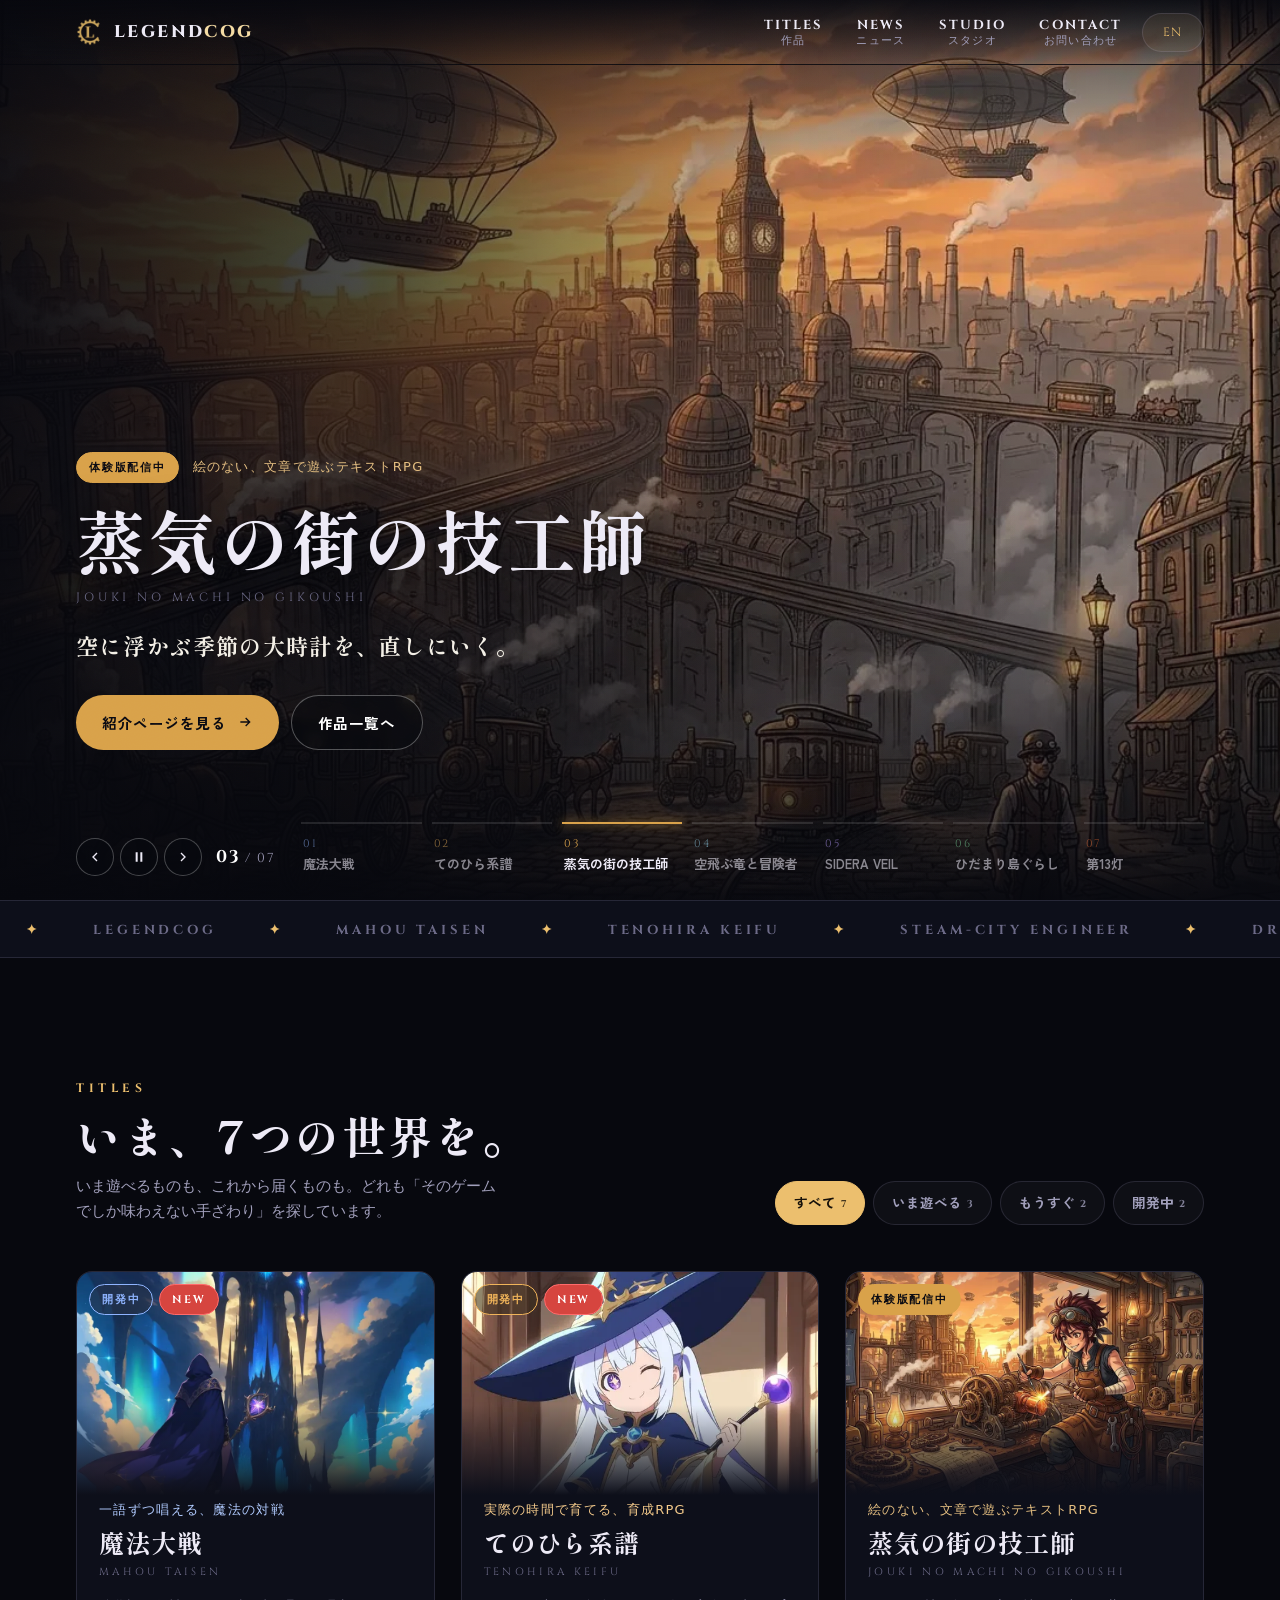
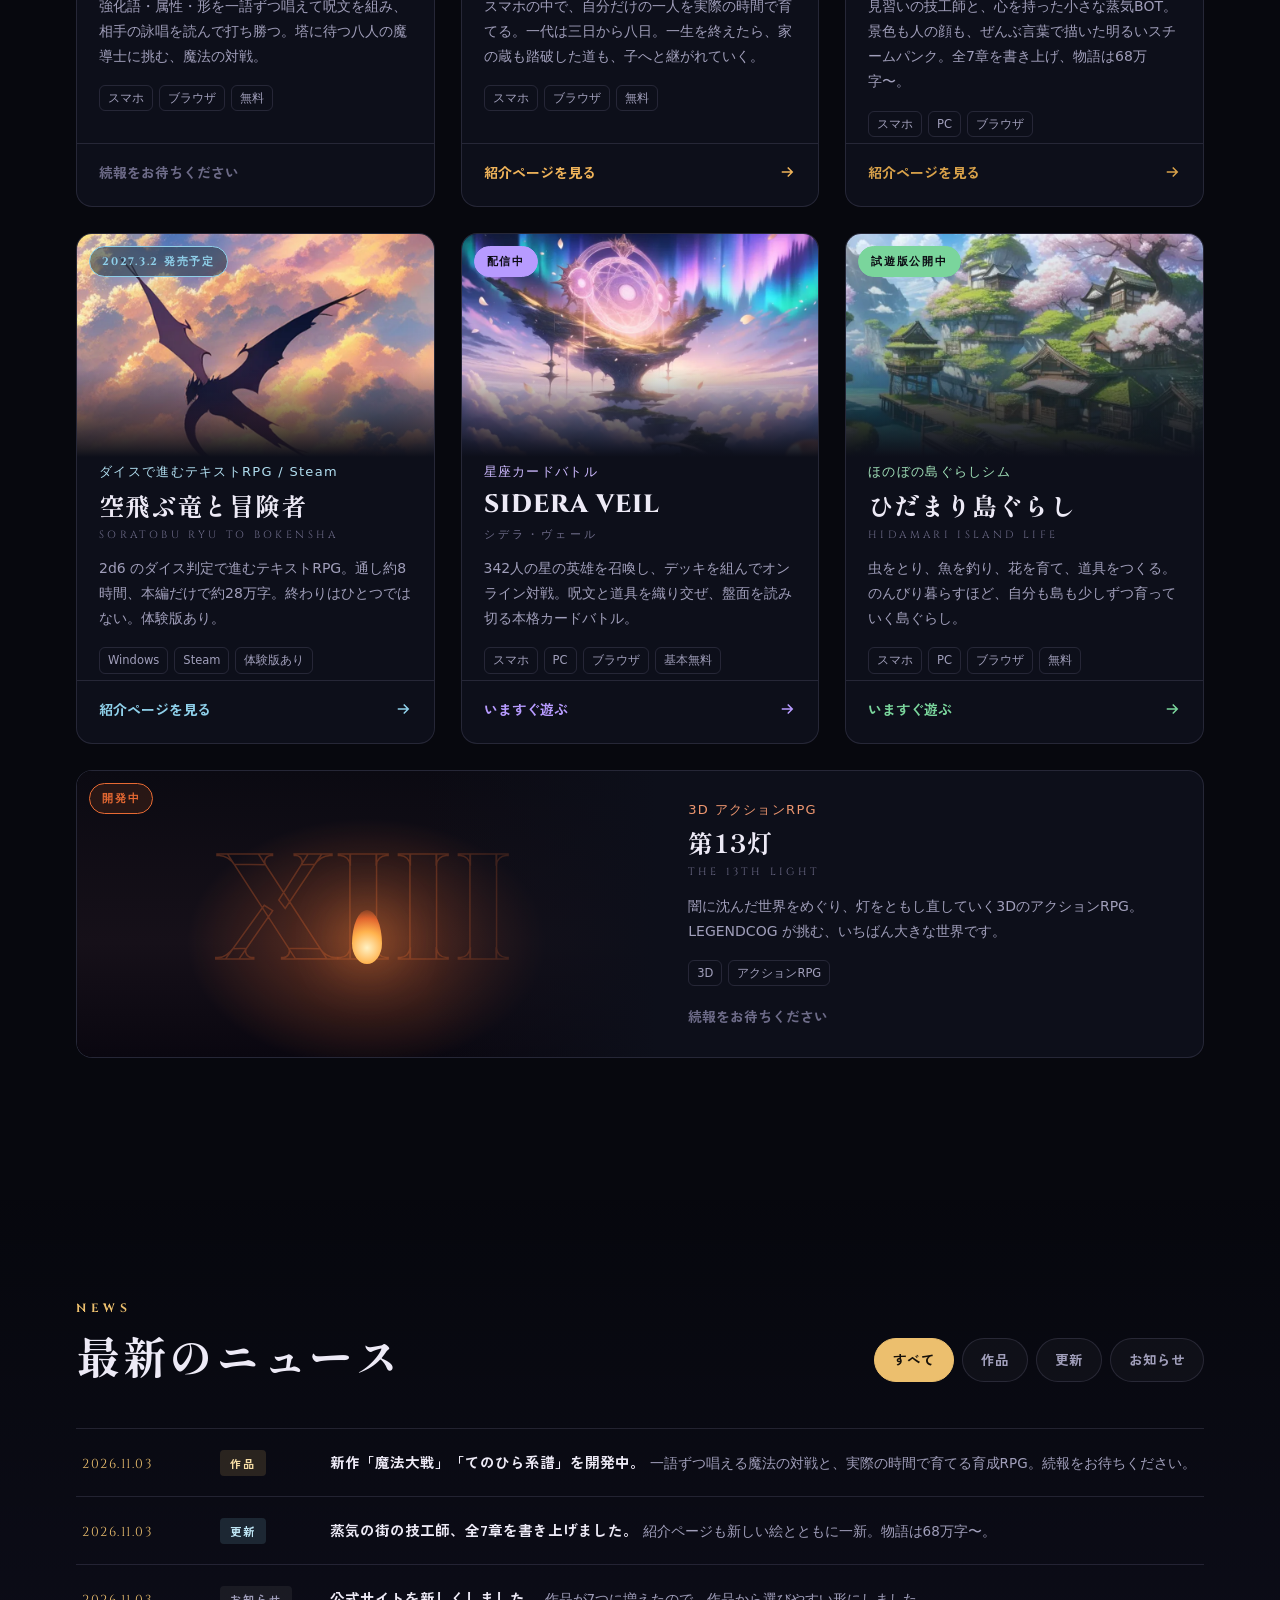
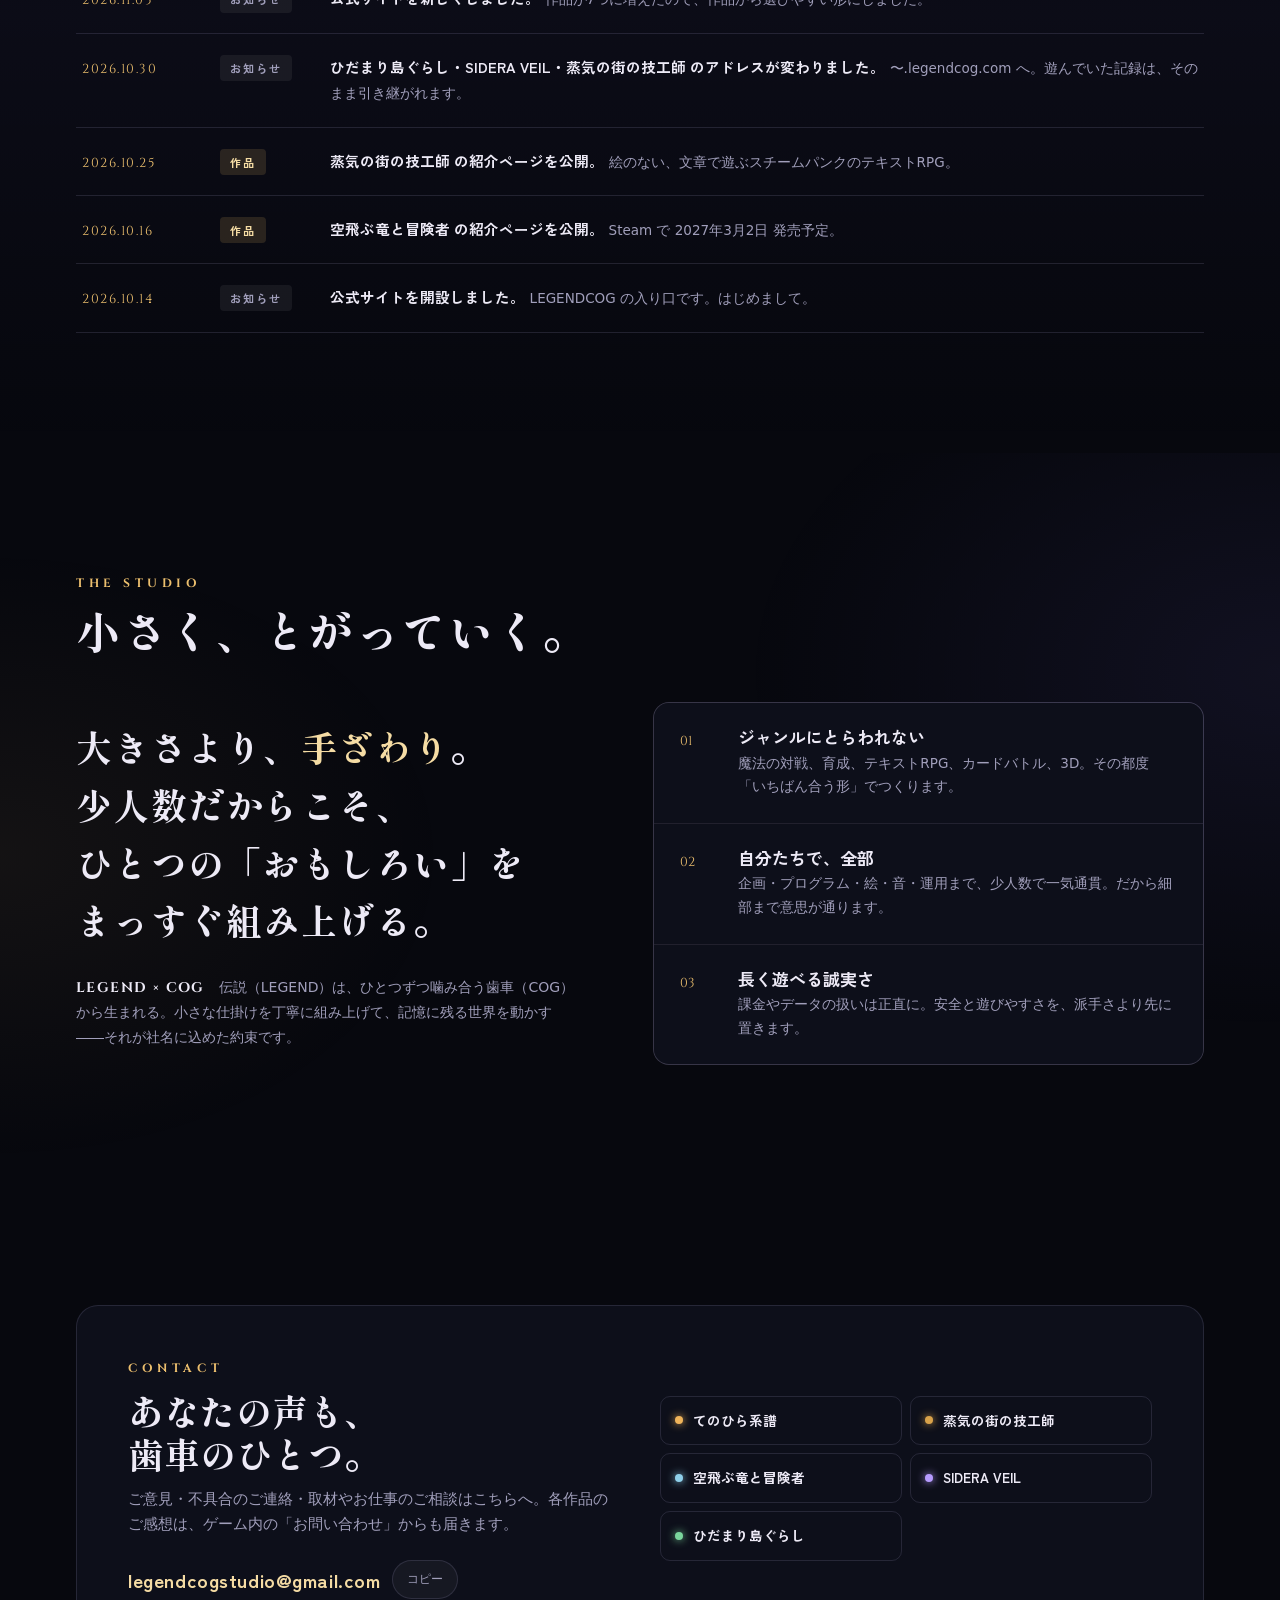
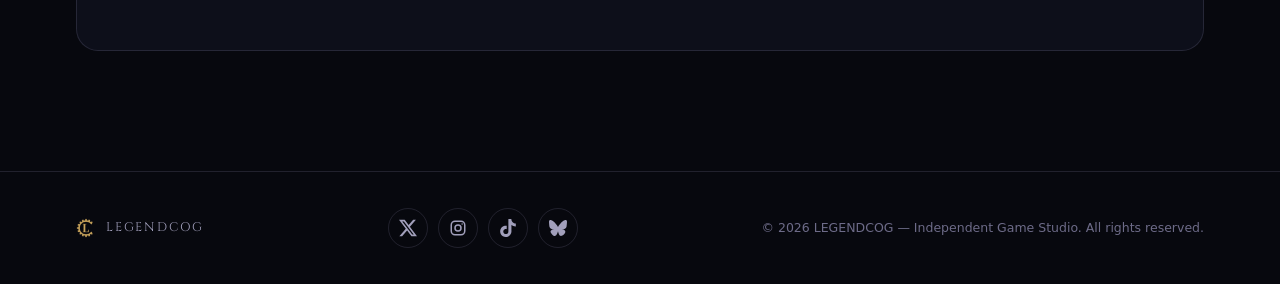
==== commit dc14b4fa: "てのひら系譜の札のリンクを tenohira.legendcog.com/intro へ Co-Authored-By: Claude Opus 5.5 <noreply@anthropic.com>" ====
--- a/index.html
+++ b/index.html
@@ -438,7 +438,7 @@
    catch:'自分だけの一人を育て、代を重ねて継いでいく。', catchEn:'Raise one life in real time. Then pass it on.',
    desc:'スマホの中で、自分だけの一人を実際の時間で育てる。一代は三日から八日。一生を終えたら、家の蔵も踏破した道も、子へと継がれていく。',
    descEn:'Raise a single life on your phone, in real time. One generation lasts three to eight days — and when it ends, everything passes to the next.',
-   plat:['スマホ','ブラウザ','無料'], platEn:['Mobile','Browser','Free'], href:'https://keifu.legendcog.com/intro.html', ext:true, cta:'紹介ページを見る', ctaEn:'See the intro page'},
+   plat:['スマホ','ブラウザ','無料'], platEn:['Mobile','Browser','Free'], href:'https://tenohira.legendcog.com/intro', ext:true, cta:'紹介ページを見る', ctaEn:'See the intro page'},
   {id:'steam', c:'#d9a24a', grp:'play', kind:'bg', bg:'assets/works/h-steam.webp', pos:'50% 50%', mpos:'40% 50%', card:'assets/works/c-steam.webp',
    name:'蒸気の街の技工師', nameEn:'STEAM-CITY ENGINEER', rom:'JOUKI NO MACHI NO GIKOUSHI',
    st:'体験版配信中', stEn:'DEMO AVAILABLE', live:true, genre:'絵のない、文章で遊ぶテキストRPG', genreEn:'A picture-free text RPG',
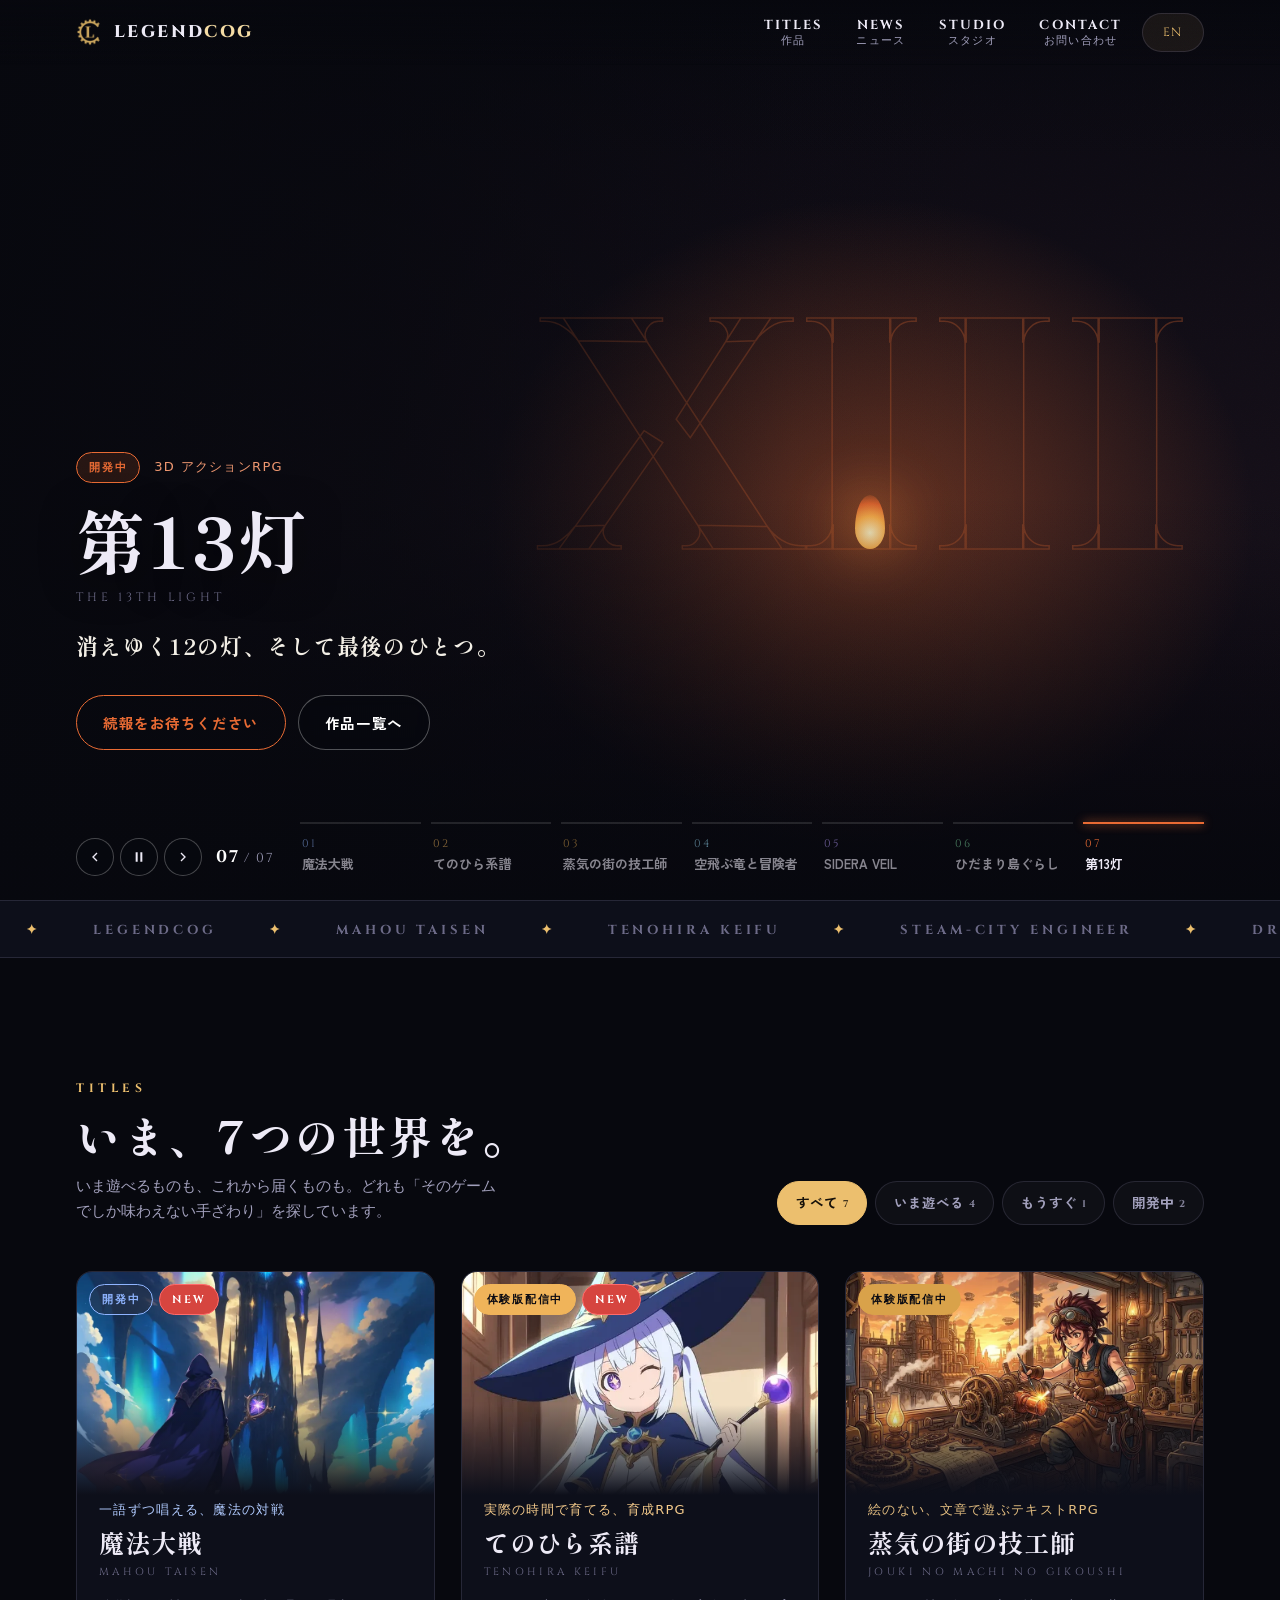
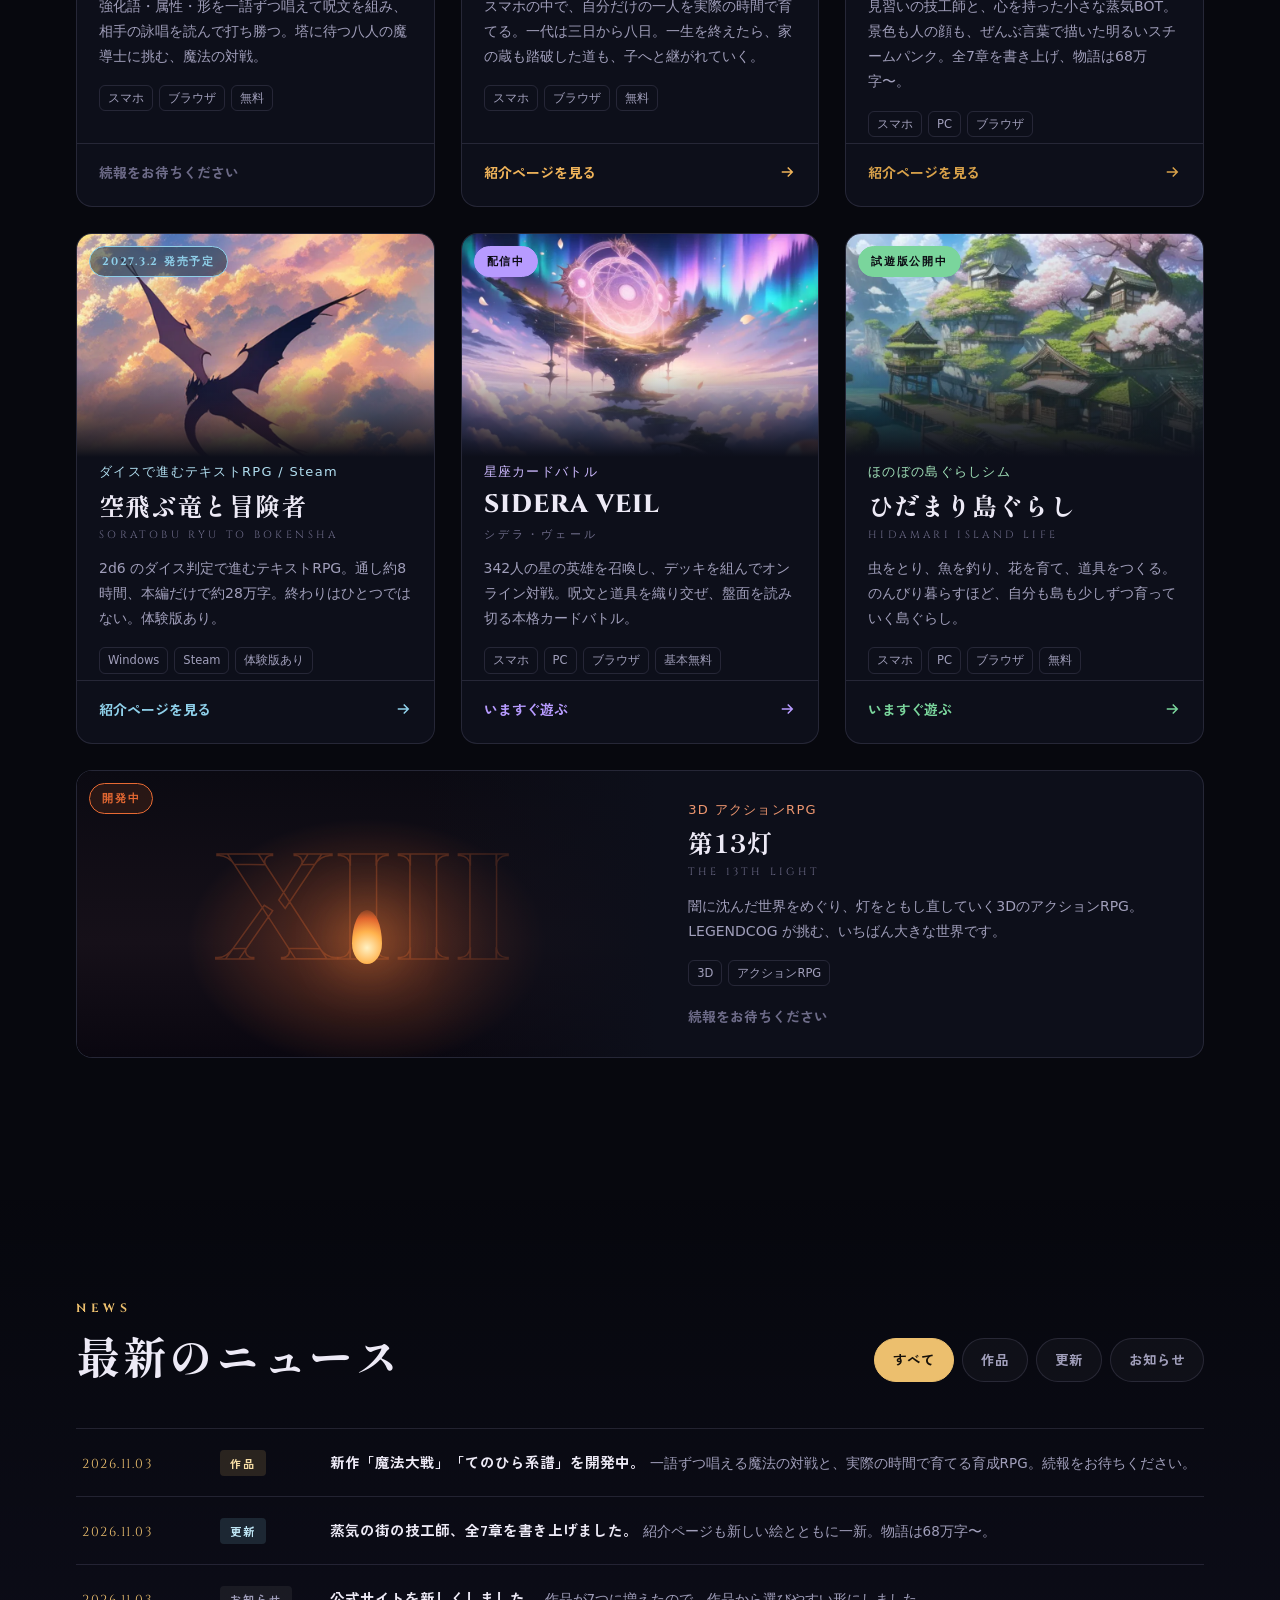
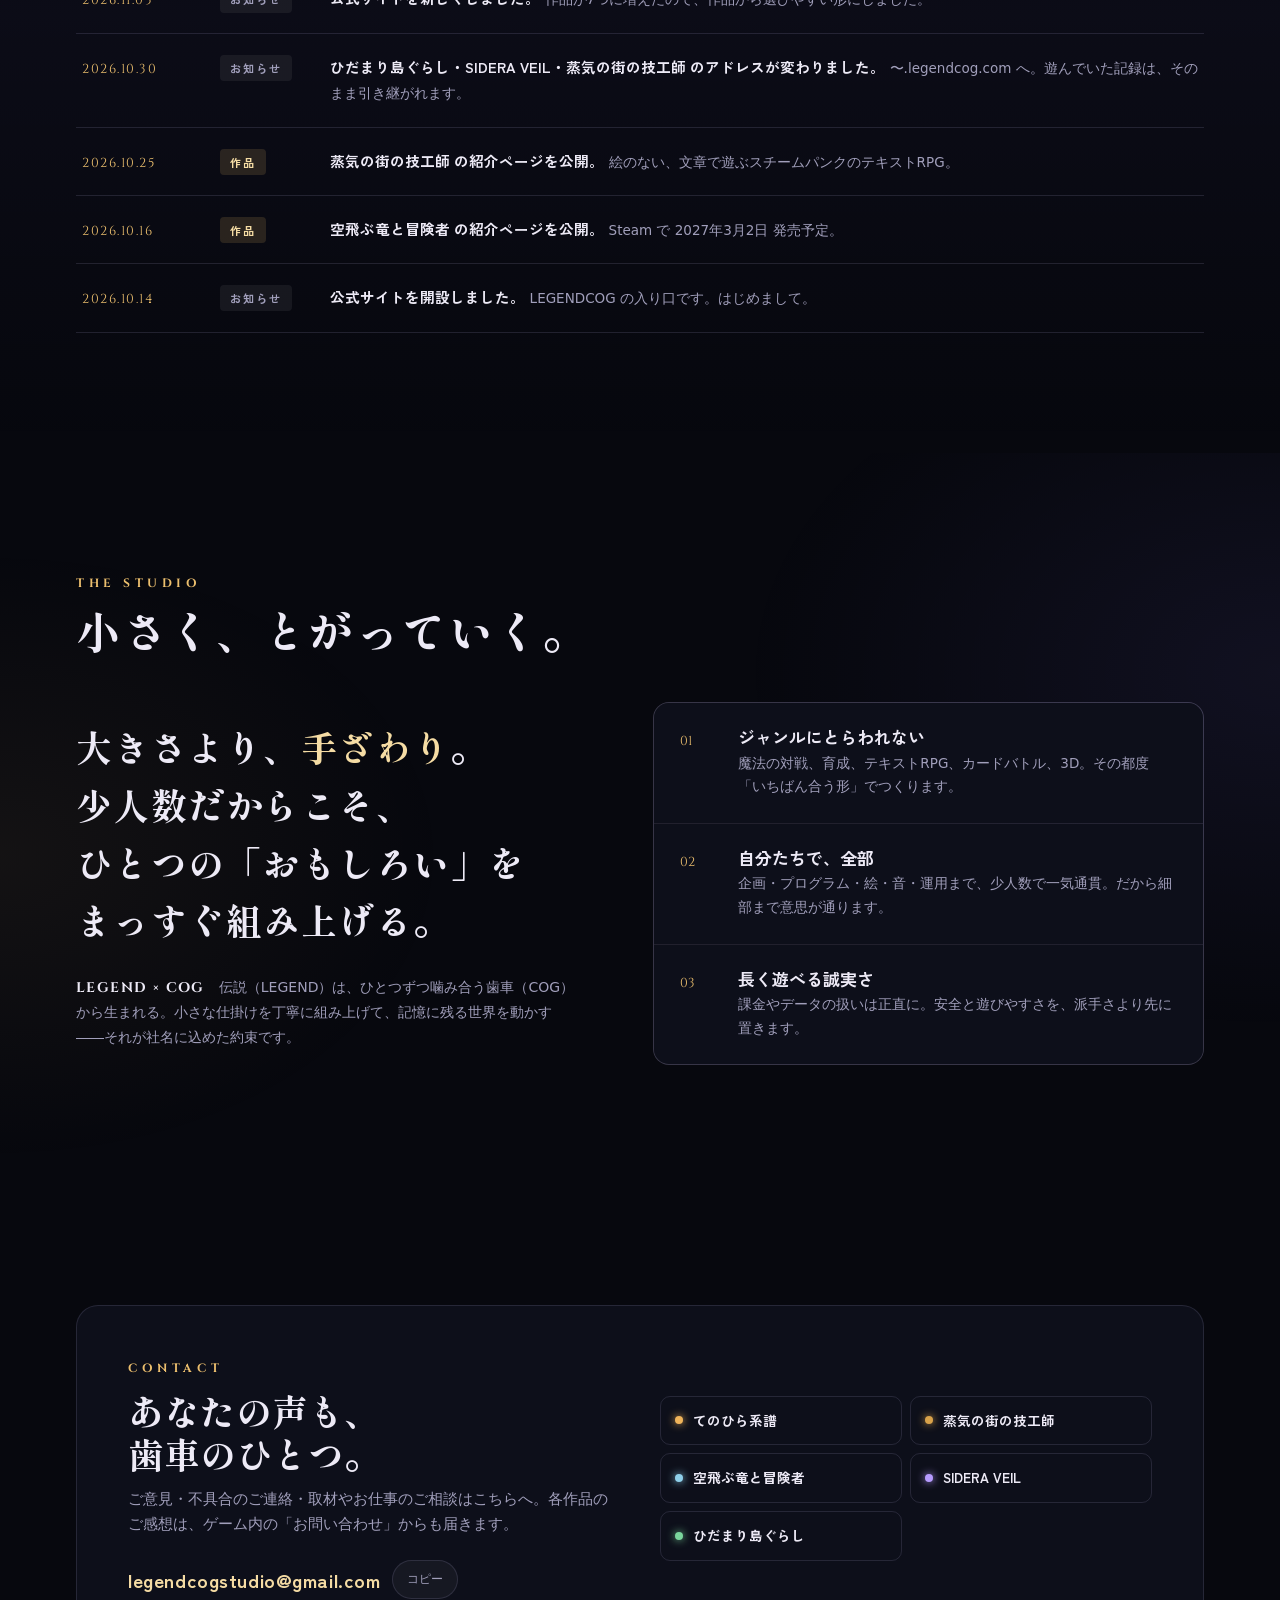
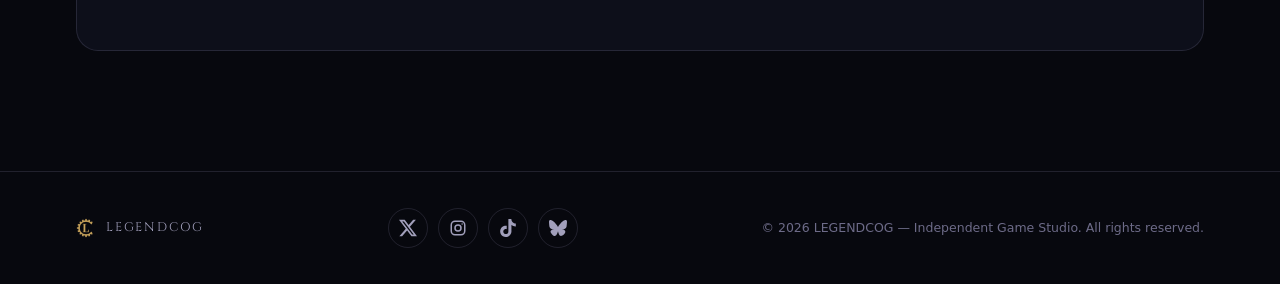
==== commit 34d761c0: "てのひら系譜を「いま遊べる」の欄へ移し、札を「体験版配信中」に Co-Authored-By: Claude Opus 5.5 <noreply@anthropic.com>" ====
--- a/index.html
+++ b/index.html
@@ -432,9 +432,9 @@
    desc:'強化語・属性・形を一語ずつ唱えて呪文を組み、相手の詠唱を読んで打ち勝つ。塔に待つ八人の魔導士に挑む、魔法の対戦。',
    descEn:'Build spells one word at a time — boosts, element, form — read your rival\'s chant, and win with the last word. Eight mages await in the tower.',
    plat:['スマホ','ブラウザ','無料'], platEn:['Mobile','Browser','Free'], cta:'続報をお待ちください', ctaEn:'Stay tuned'},
-  {id:'keifu', c:'#f0b45a', isNew:true, grp:'soon', kind:'fig', bgcss:'keifu-bg', fig:'assets/works/f-keifu.webp', ar:'571/1000', mpos:'50% 30%', card:'assets/works/c-keifu.webp', cpos:'50% 30%',
+  {id:'keifu', c:'#f0b45a', isNew:true, grp:'play', kind:'fig', bgcss:'keifu-bg', fig:'assets/works/f-keifu.webp', ar:'571/1000', mpos:'50% 30%', card:'assets/works/c-keifu.webp', cpos:'50% 30%',
    name:'てのひら系譜', nameEn:'TENOHIRA KEIFU', rom:'TENOHIRA KEIFU',
-   st:'開発中', stEn:'IN DEV', genre:'実際の時間で育てる、育成RPG', genreEn:'A real-time life RPG',
+   st:'体験版配信中', stEn:'DEMO AVAILABLE', live:true, genre:'実際の時間で育てる、育成RPG', genreEn:'A real-time life RPG',
    catch:'自分だけの一人を育て、代を重ねて継いでいく。', catchEn:'Raise one life in real time. Then pass it on.',
    desc:'スマホの中で、自分だけの一人を実際の時間で育てる。一代は三日から八日。一生を終えたら、家の蔵も踏破した道も、子へと継がれていく。',
    descEn:'Raise a single life on your phone, in real time. One generation lasts three to eight days — and when it ends, everything passes to the next.',
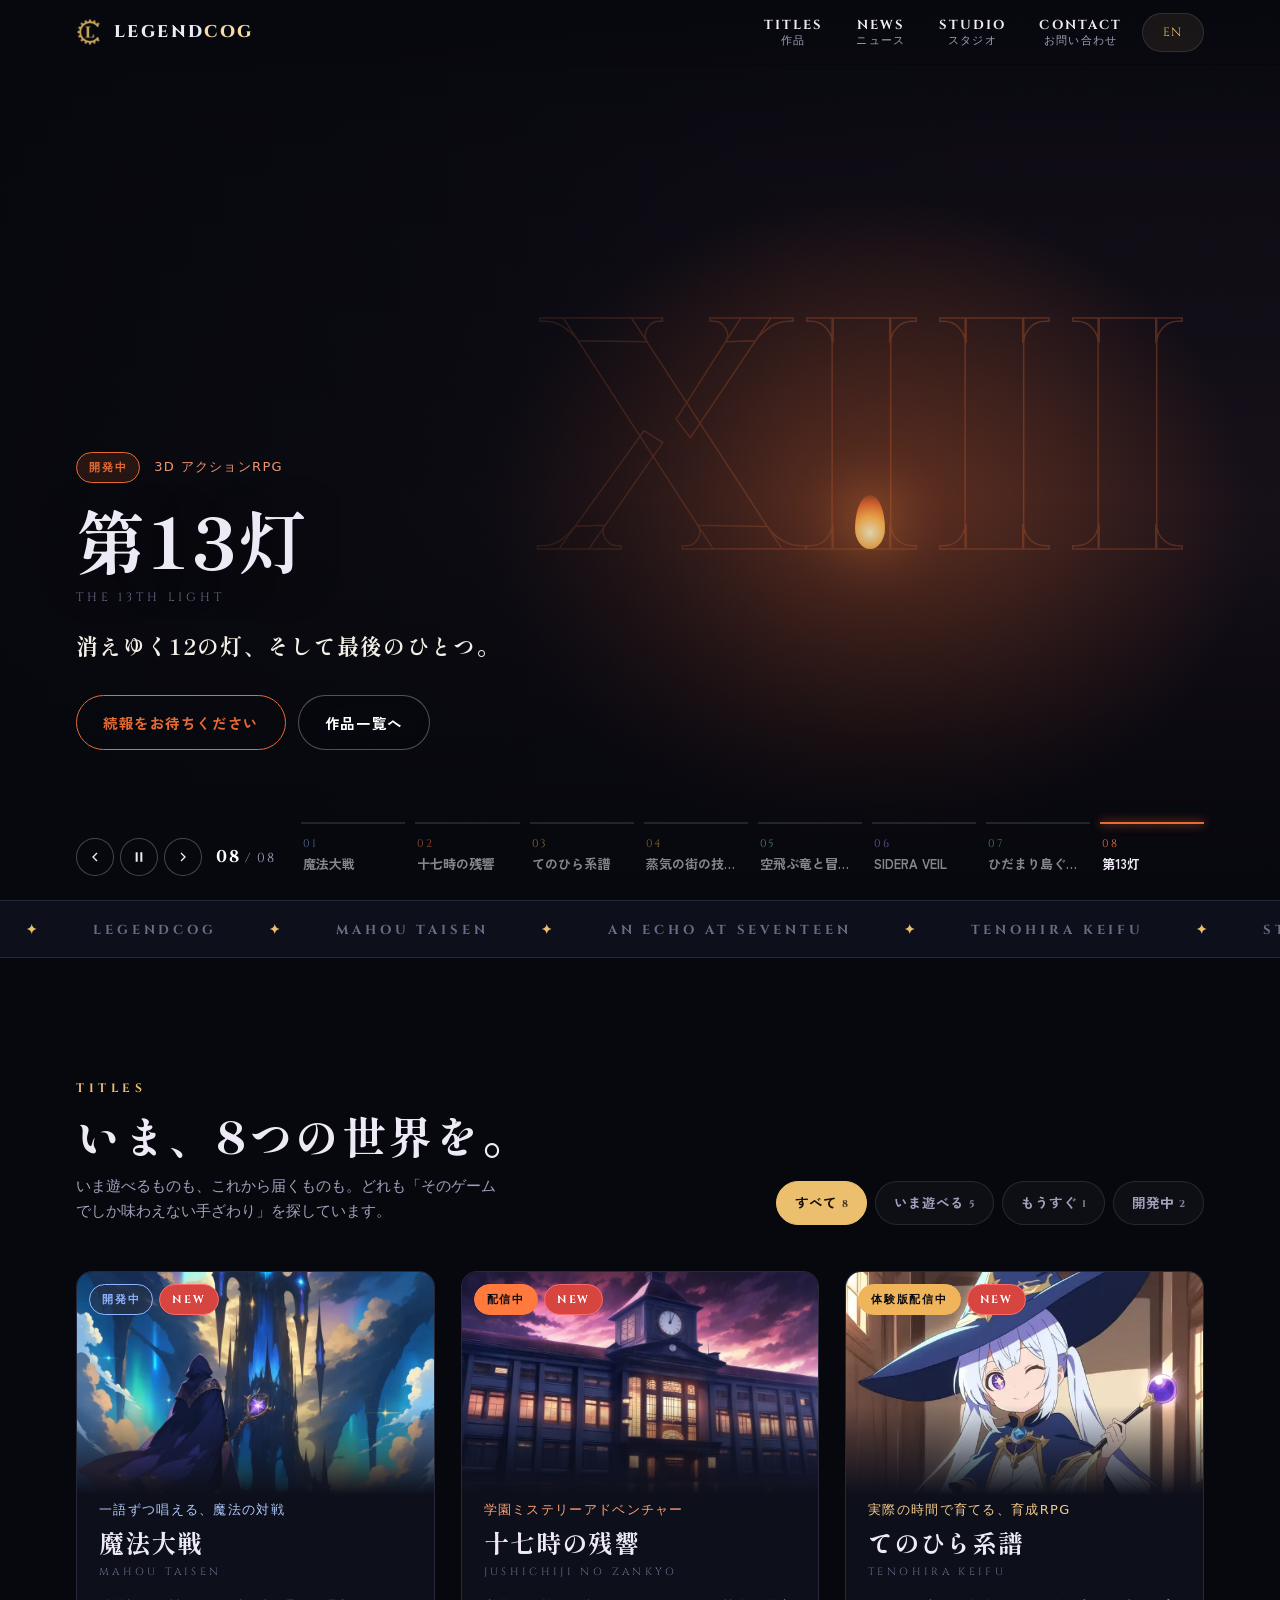
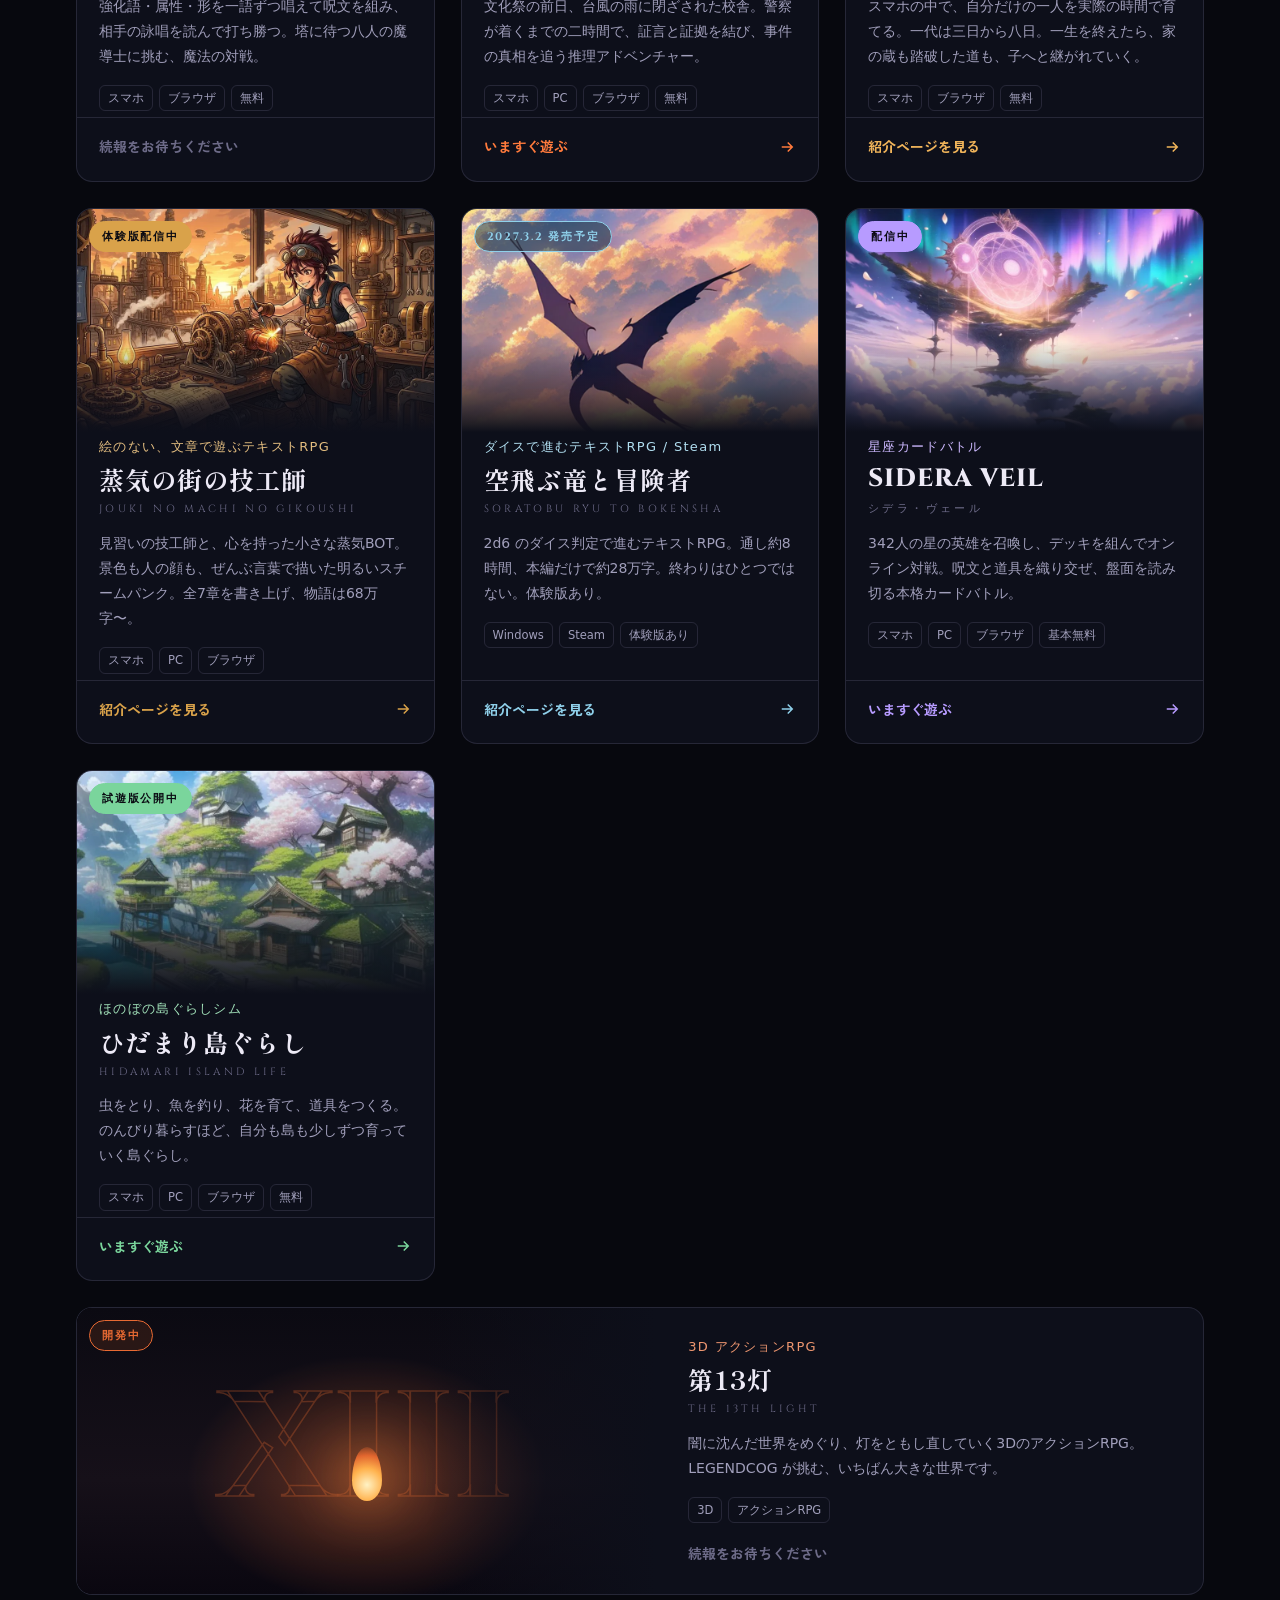
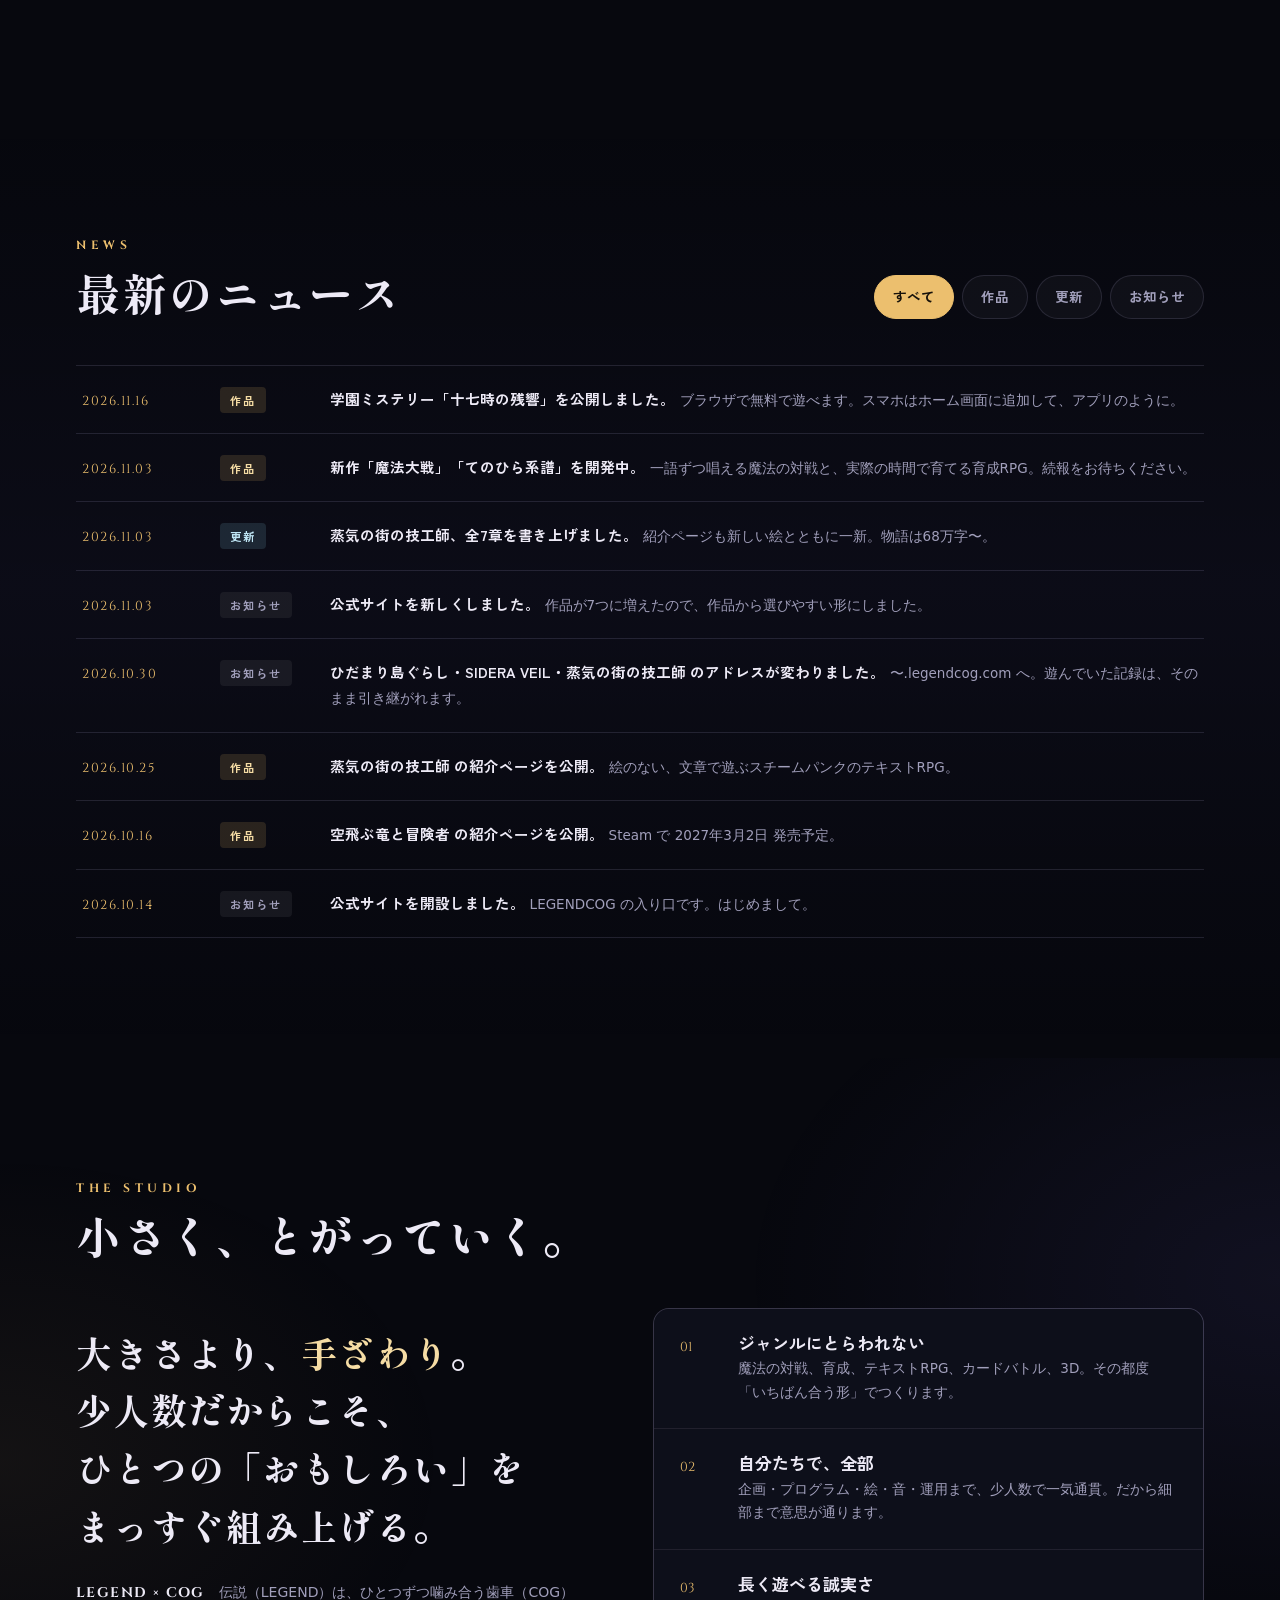
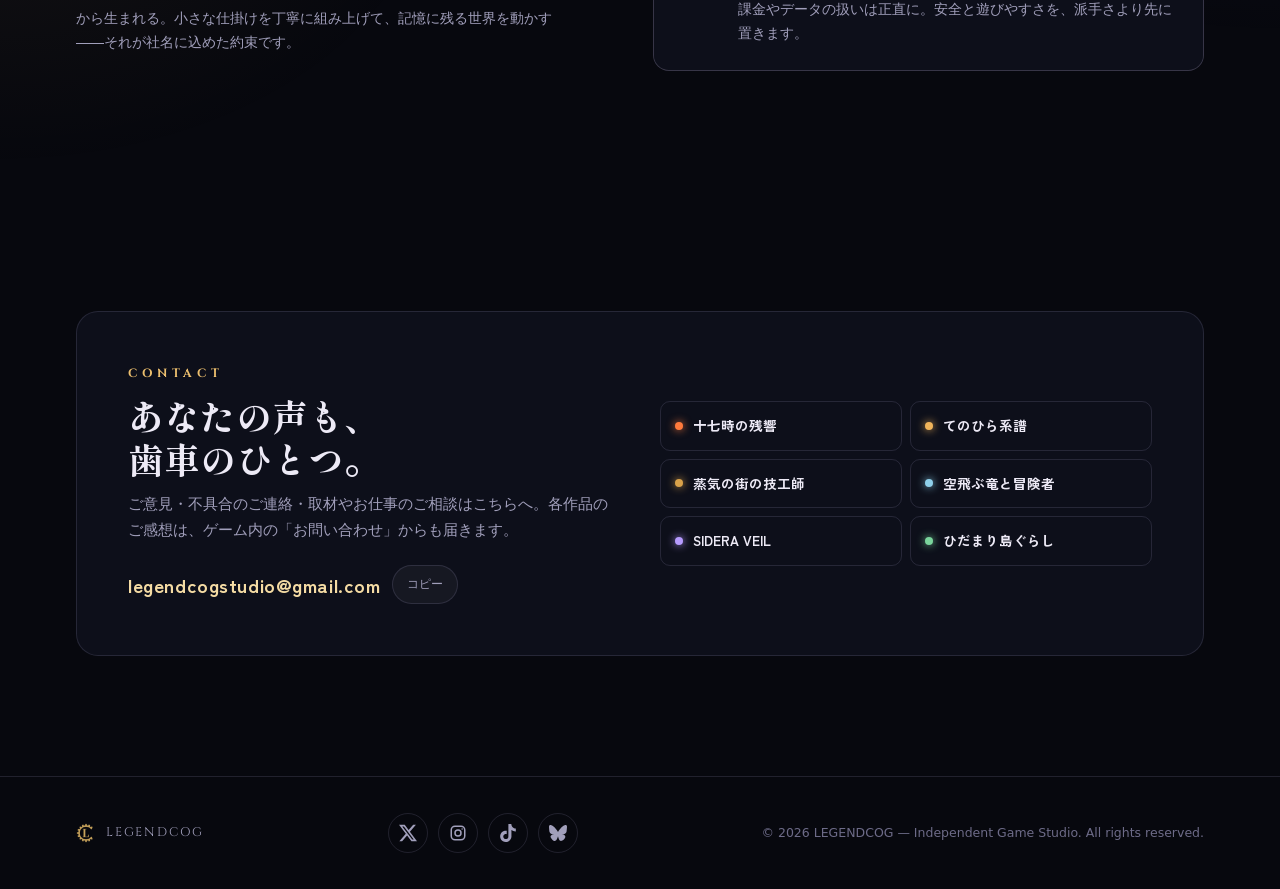
==== commit ef28d703: "十七時の残響を「いま遊べる」に追加し、紹介ページとゲーム（スマホはホーム画面に追加して遊べる形）を zankyo/ に公開 Co-Authored-By: Claude Opus 5.5 <norep" ====
--- a/index.html
+++ b/index.html
@@ -4,11 +4,11 @@
 <meta charset="utf-8">
 <meta name="viewport" content="width=device-width,initial-scale=1,viewport-fit=cover">
 <title>LEGENDCOG</title>
-<meta name="description" content="LEGENDCOG（レジェンドコグ）公式サイト。魔法の対戦『魔法大戦』、実際の時間で育てる育成RPG『てのひら系譜』、文章で遊ぶRPG『蒸気の街の技工師』、ダイスで進むテキストRPG『空飛ぶ竜と冒険者』、星座カードバトル『SIDERA VEIL』、島ぐらしシム『ひだまり島ぐらし』、3DRPG『第13灯』を制作するインディーゲームスタジオ。">
+<meta name="description" content="LEGENDCOG（レジェンドコグ）公式サイト。魔法の対戦『魔法大戦』、実際の時間で育てる育成RPG『てのひら系譜』、文章で遊ぶRPG『蒸気の街の技工師』、学園ミステリー『十七時の残響』、ダイスで進むテキストRPG『空飛ぶ竜と冒険者』、星座カードバトル『SIDERA VEIL』、島ぐらしシム『ひだまり島ぐらし』、3DRPG『第13灯』を制作するインディーゲームスタジオ。">
 <meta property="og:type" content="website">
 <meta property="og:site_name" content="LEGENDCOG">
 <meta property="og:title" content="LEGENDCOG — Independent Game Studio">
-<meta property="og:description" content="魔法の対戦、実際の時間で育てる育成RPG、文章で遊ぶRPG、ダイスで進むテキストRPG、星座カードバトル、島ぐらし、3DRPG――7つの世界を手がけるインディーゲームスタジオ。伝説は、ここで組み上がる。">
+<meta property="og:description" content="魔法の対戦、実際の時間で育てる育成RPG、文章で遊ぶRPG、ダイスで進むテキストRPG、星座カードバトル、島ぐらし、学園ミステリー、3DRPG――8つの世界を手がけるインディーゲームスタジオ。伝説は、ここで組み上がる。">
 <meta property="og:url" content="https://legendcog.com/">
 <meta property="og:image" content="https://legendcog.com/assets/ogp.png?v=2">
 <meta property="og:image:width" content="1200">
@@ -16,7 +16,7 @@
 <meta property="og:locale" content="ja_JP">
 <meta name="twitter:card" content="summary_large_image">
 <meta name="twitter:title" content="LEGENDCOG — Independent Game Studio">
-<meta name="twitter:description" content="魔法の対戦、実際の時間で育てる育成RPG、文章で遊ぶRPG、ダイスで進むテキストRPG、星座カードバトル、島ぐらし、3DRPG――7つの世界を手がけるインディーゲームスタジオ。">
+<meta name="twitter:description" content="魔法の対戦、実際の時間で育てる育成RPG、文章で遊ぶRPG、ダイスで進むテキストRPG、星座カードバトル、島ぐらし、学園ミステリー、3DRPG――8つの世界を手がけるインディーゲームスタジオ。">
 <meta name="twitter:image" content="https://legendcog.com/assets/ogp.png?v=2">
 <meta name="theme-color" content="#07080e">
 <link rel="icon" type="image/png" sizes="32x32" href="assets/favicon-32.png">
@@ -139,7 +139,7 @@
 .ctrl svg{width:16px;height:16px}
 .count{font-family:var(--disp);font-size:13px;letter-spacing:.14em;color:var(--muted);margin-left:8px;font-variant-numeric:tabular-nums;white-space:nowrap}
 .count b{color:#fff;font-size:17px}
-.tabs{flex:1;display:grid;grid-template-columns:repeat(7,1fr);gap:10px;min-width:0}
+.tabs{flex:1;display:grid;grid-template-columns:repeat(8,1fr);gap:10px;min-width:0}
 .tab{all:unset;cursor:pointer;display:block;padding:12px 2px 6px;position:relative;min-width:0;opacity:.55;transition:opacity .25s}
 .tab:hover,.tab[aria-selected="true"]{opacity:1}
 .tab:focus-visible{outline:2px solid var(--gold);outline-offset:2px}
@@ -341,7 +341,7 @@
       <div class="sh">
         <div class="rv">
           <div class="en">Titles</div>
-          <h2 data-en="Seven worlds, in the making.">いま、7つの世界を。</h2>
+          <h2 data-en="Eight worlds, in the making.">いま、8つの世界を。</h2>
           <p class="k" data-en="Some you can play today, some are on their way. Each one chases a feel you can only get from that single game.">いま遊べるものも、これから届くものも。どれも「そのゲームでしか味わえない手ざわり」を探しています。</p>
         </div>
         <div class="filters rv" id="filters" aria-label="作品をしぼり込む">
@@ -432,6 +432,13 @@
    desc:'強化語・属性・形を一語ずつ唱えて呪文を組み、相手の詠唱を読んで打ち勝つ。塔に待つ八人の魔導士に挑む、魔法の対戦。',
    descEn:'Build spells one word at a time — boosts, element, form — read your rival\'s chant, and win with the last word. Eight mages await in the tower.',
    plat:['スマホ','ブラウザ','無料'], platEn:['Mobile','Browser','Free'], cta:'続報をお待ちください', ctaEn:'Stay tuned'},
+  {id:'zankyo', c:'#ff7a3c', isNew:true, grp:'play', kind:'bg', bg:'assets/works/h-zankyo.webp', pos:'50% 40%', mpos:'66% 40%', card:'assets/works/c-zankyo.webp',
+   name:'十七時の残響', nameEn:'AN ECHO AT SEVENTEEN', rom:'JUSHICHIJI NO ZANKYO',
+   st:'配信中', stEn:'LIVE', live:true, genre:'学園ミステリーアドベンチャー', genreEn:'School mystery adventure',
+   catch:'17時30分、彼女のピアノはたしかに鳴っていた。', catchEn:'At 5:30 p.m., her piano was definitely playing.',
+   desc:'文化祭の前日、台風の雨に閉ざされた校舎。警察が着くまでの二時間で、証言と証拠を結び、事件の真相を追う推理アドベンチャー。',
+   descEn:'The day before the school festival, a typhoon seals off the campus. Two hours until the police arrive — link testimony and evidence to find the truth.',
+   plat:['スマホ','PC','ブラウザ','無料'], platEn:['Mobile','PC','Browser','Free'], href:'zankyo/', cta:'いますぐ遊ぶ', ctaEn:'Play now'},
   {id:'keifu', c:'#f0b45a', isNew:true, grp:'play', kind:'fig', bgcss:'keifu-bg', fig:'assets/works/f-keifu.webp', ar:'571/1000', mpos:'50% 30%', card:'assets/works/c-keifu.webp', cpos:'50% 30%',
    name:'てのひら系譜', nameEn:'TENOHIRA KEIFU', rom:'TENOHIRA KEIFU',
    st:'体験版配信中', stEn:'DEMO AVAILABLE', live:true, genre:'実際の時間で育てる、育成RPG', genreEn:'A real-time life RPG',
@@ -476,6 +483,7 @@
    plat:['3D','アクションRPG'], platEn:['3D','Action RPG'], cta:'続報をお待ちください', ctaEn:'Stay tuned'}
 ];
 var NEWS = [
+  {d:'2026.11.16', cat:'work', b:'学園ミステリー「十七時の残響」を公開しました。', bEn:'AN ECHO AT SEVENTEEN, a school mystery, is now playable.', s:'ブラウザで無料で遊べます。スマホはホーム画面に追加して、アプリのように。', sEn:'Free in your browser. On phones, add it to your home screen and play it like an app.'},
   {d:'2026.11.03', cat:'work', b:'新作「魔法大戦」「てのひら系譜」を開発中。', bEn:'New titles in development: MAHOU TAISEN & TENOHIRA KEIFU.', s:'一語ずつ唱える魔法の対戦と、実際の時間で育てる育成RPG。続報をお待ちください。', sEn:'A spell-by-spell magic duel and a real-time life RPG. Stay tuned.'},
   {d:'2026.11.03', cat:'up', b:'蒸気の街の技工師、全7章を書き上げました。', bEn:'STEAM-CITY ENGINEER — all seven chapters written.', s:'紹介ページも新しい絵とともに一新。物語は68万字〜。', sEn:'The intro page has new art, too. 680,000+ characters of story.'},
   {d:'2026.11.03', cat:'info', b:'公式サイトを新しくしました。', bEn:'The official site has been redesigned.', s:'作品が7つに増えたので、作品から選びやすい形にしました。', sEn:'With seven titles now, it\'s easier to find each one.'},
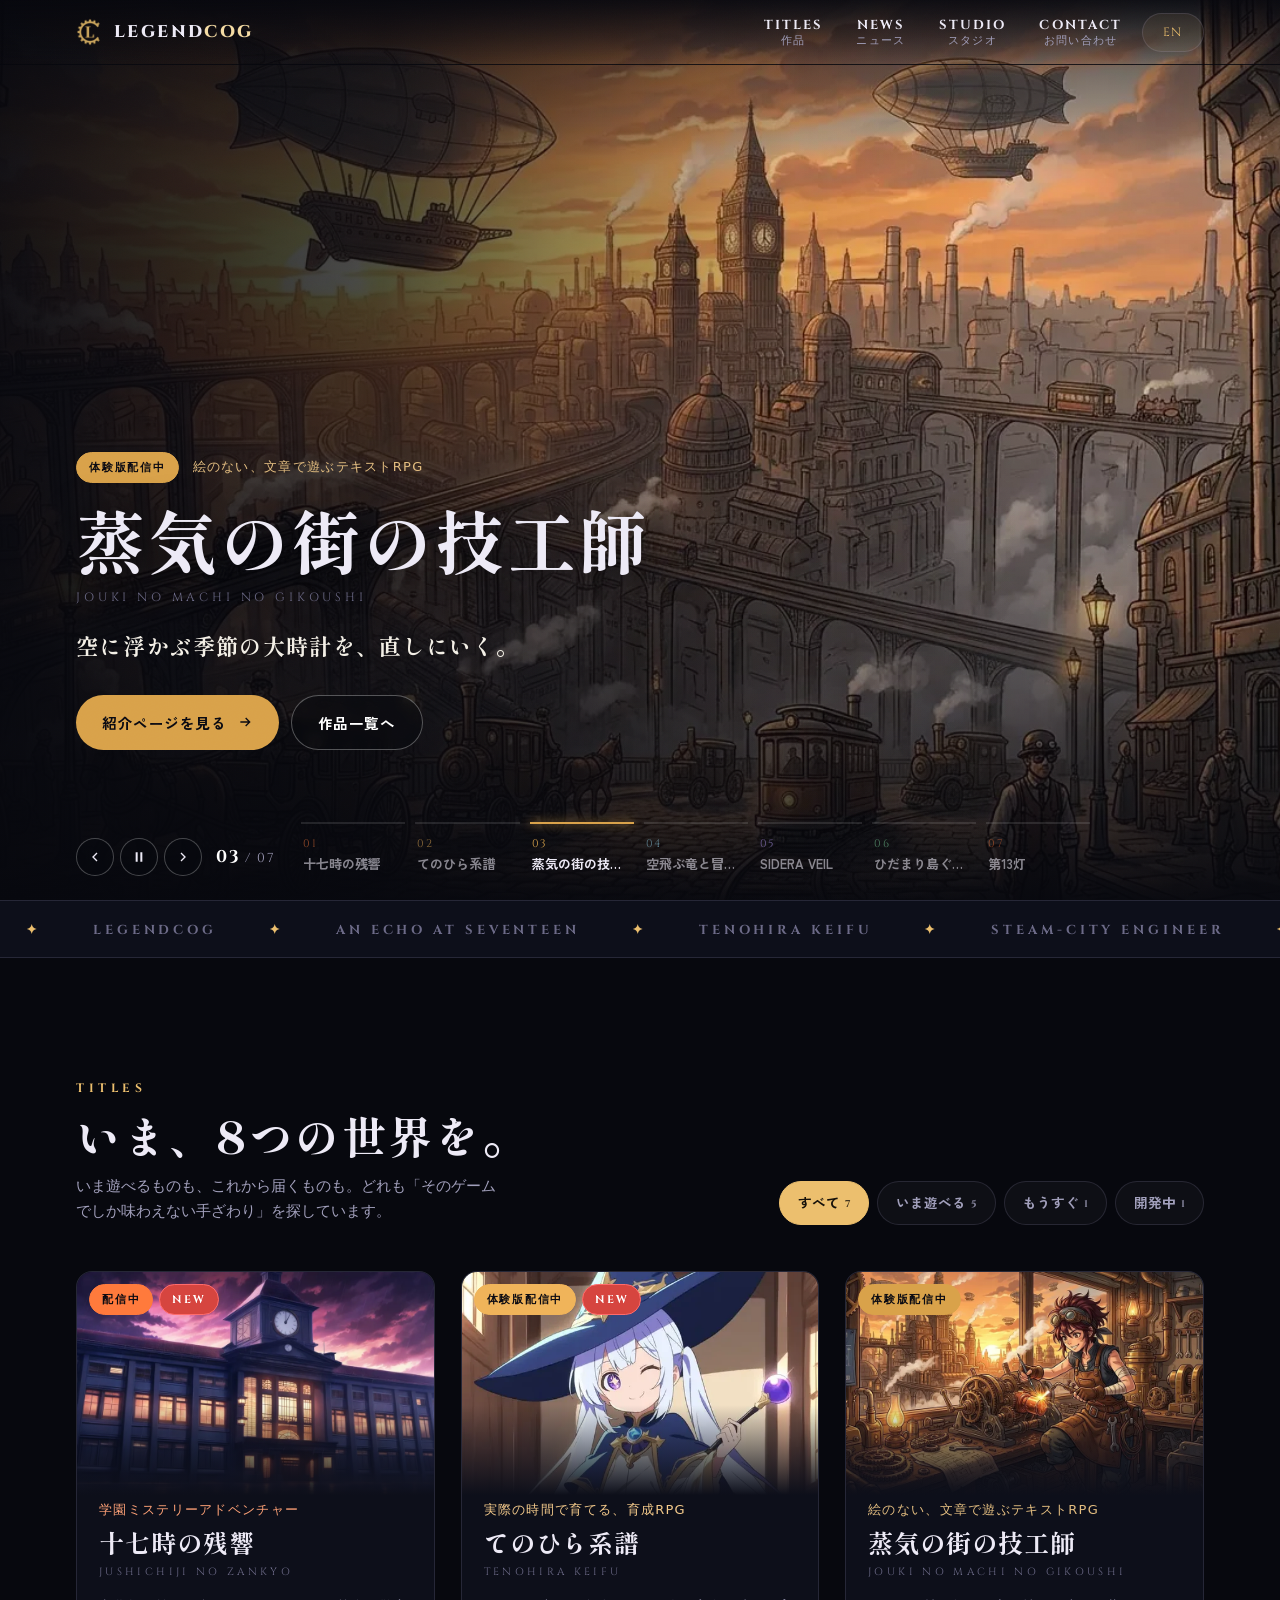
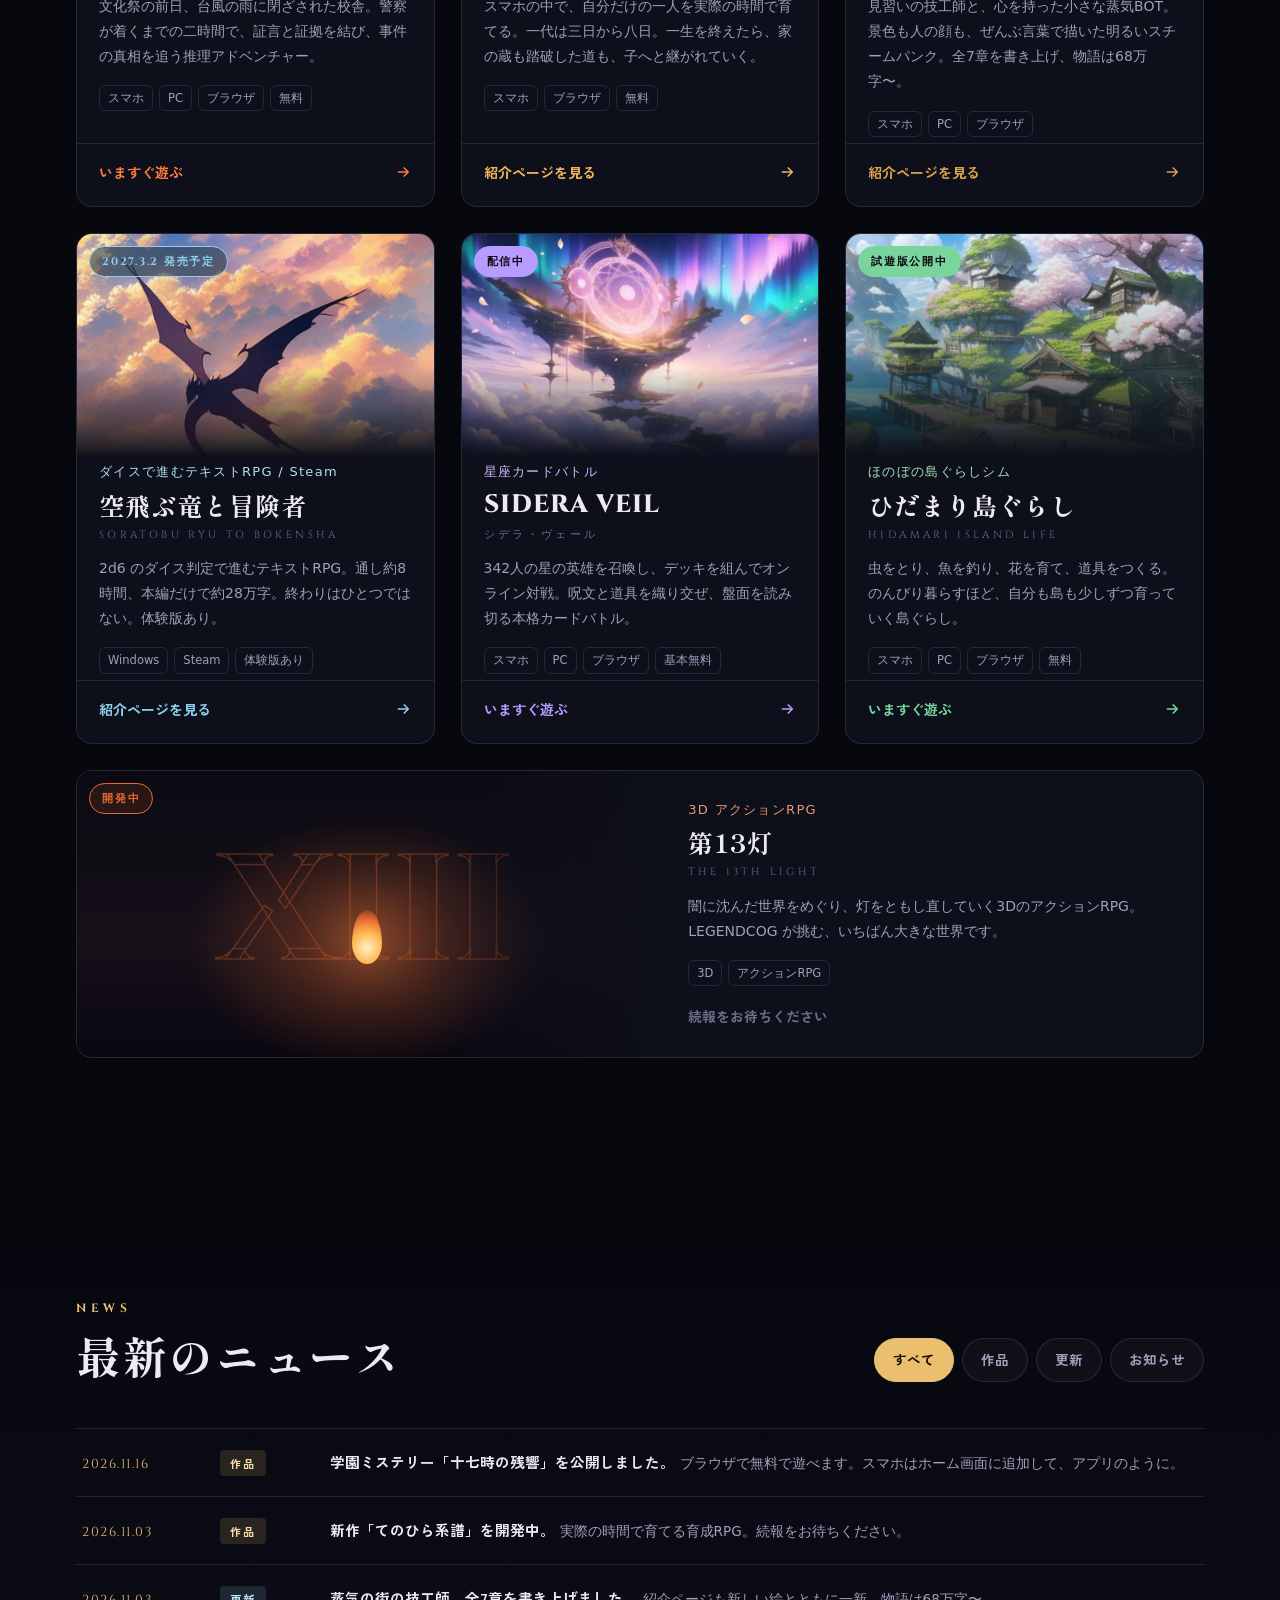
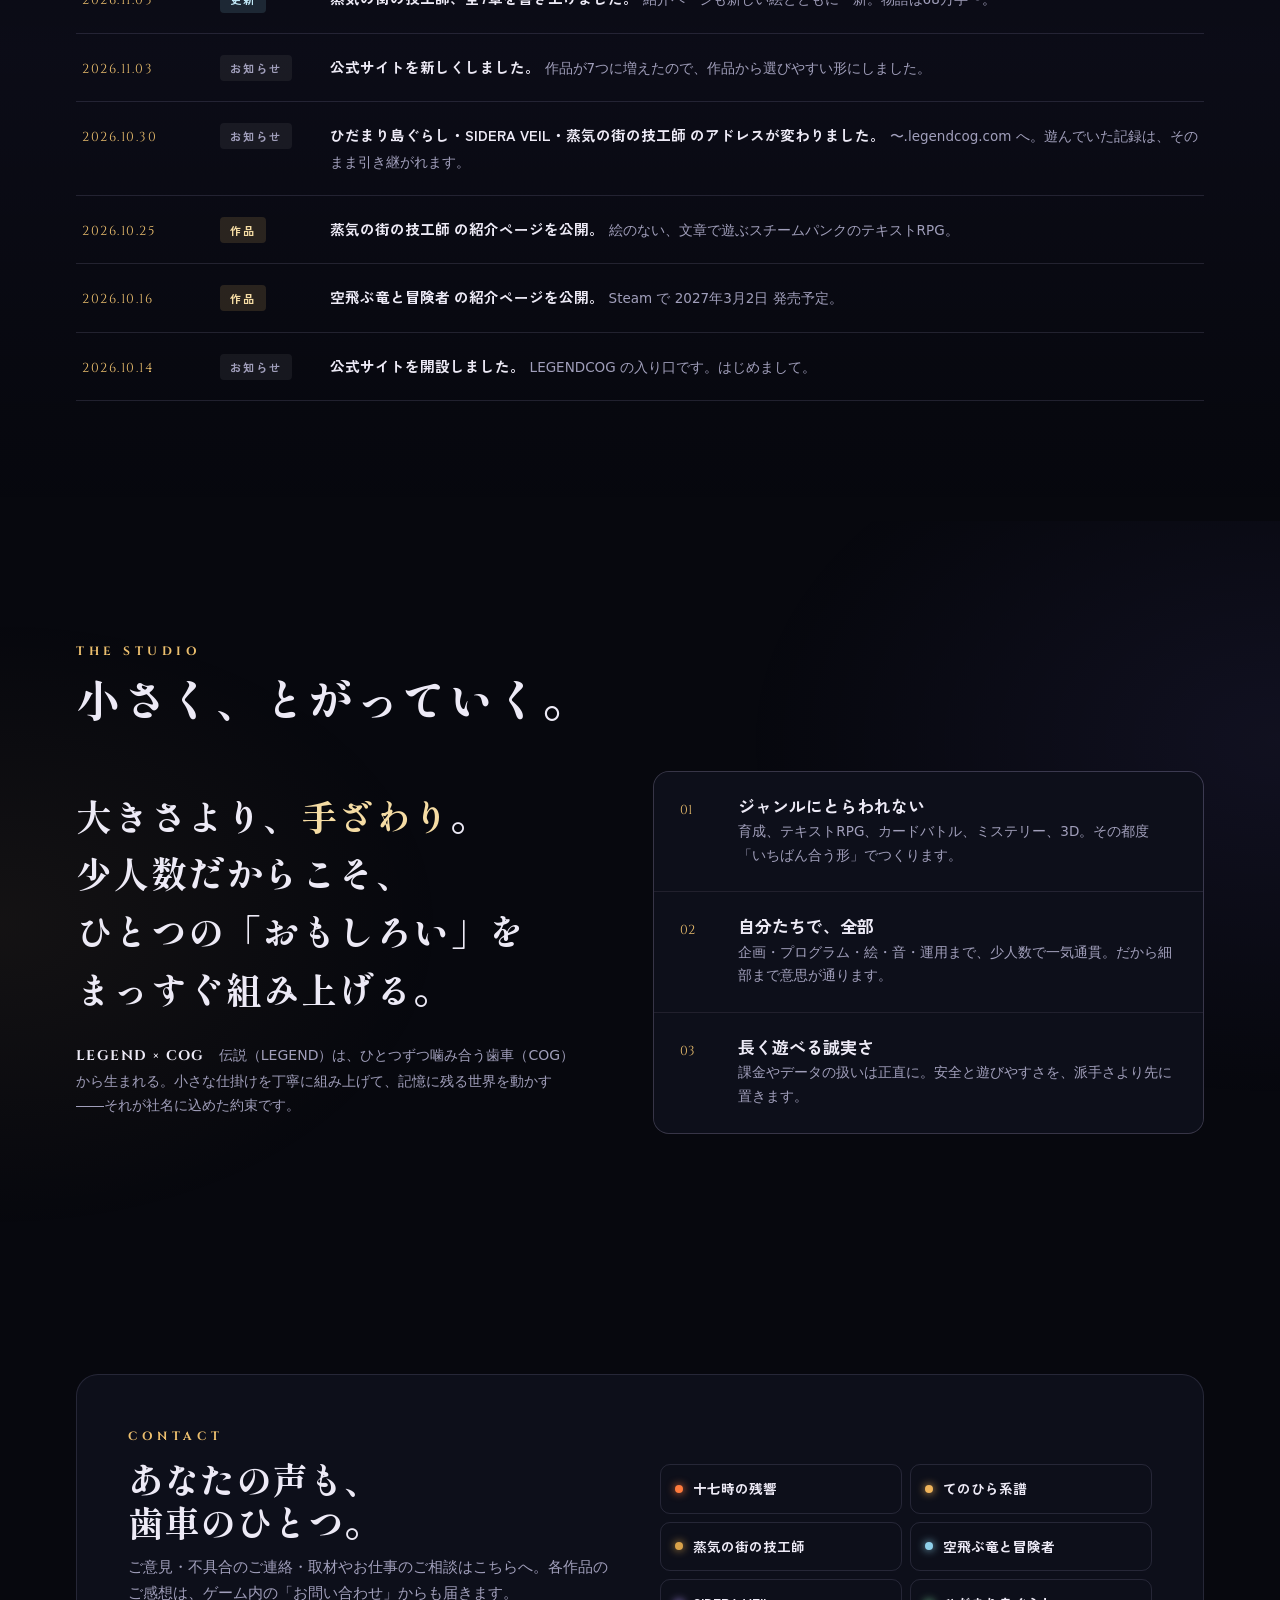
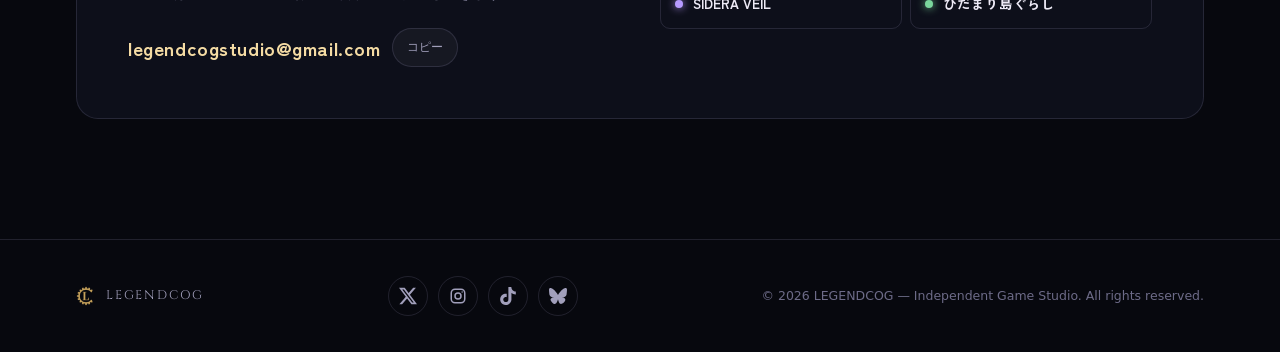
==== commit 711cb1e5: "公式サイトから魔法大戦を外す（作品の札・説明文・お知らせの文から） Co-Authored-By: Claude Opus 5.5 <noreply@anthropic.com>" ====
--- a/index.html
+++ b/index.html
@@ -4,11 +4,11 @@
 <meta charset="utf-8">
 <meta name="viewport" content="width=device-width,initial-scale=1,viewport-fit=cover">
 <title>LEGENDCOG</title>
-<meta name="description" content="LEGENDCOG（レジェンドコグ）公式サイト。魔法の対戦『魔法大戦』、実際の時間で育てる育成RPG『てのひら系譜』、文章で遊ぶRPG『蒸気の街の技工師』、学園ミステリー『十七時の残響』、ダイスで進むテキストRPG『空飛ぶ竜と冒険者』、星座カードバトル『SIDERA VEIL』、島ぐらしシム『ひだまり島ぐらし』、3DRPG『第13灯』を制作するインディーゲームスタジオ。">
+<meta name="description" content="LEGENDCOG（レジェンドコグ）公式サイト。実際の時間で育てる育成RPG『てのひら系譜』、文章で遊ぶRPG『蒸気の街の技工師』、学園ミステリー『十七時の残響』、ダイスで進むテキストRPG『空飛ぶ竜と冒険者』、星座カードバトル『SIDERA VEIL』、島ぐらしシム『ひだまり島ぐらし』、3DRPG『第13灯』を制作するインディーゲームスタジオ。">
 <meta property="og:type" content="website">
 <meta property="og:site_name" content="LEGENDCOG">
 <meta property="og:title" content="LEGENDCOG — Independent Game Studio">
-<meta property="og:description" content="魔法の対戦、実際の時間で育てる育成RPG、文章で遊ぶRPG、ダイスで進むテキストRPG、星座カードバトル、島ぐらし、学園ミステリー、3DRPG――8つの世界を手がけるインディーゲームスタジオ。伝説は、ここで組み上がる。">
+<meta property="og:description" content="実際の時間で育てる育成RPG、文章で遊ぶRPG、ダイスで進むテキストRPG、星座カードバトル、島ぐらし、学園ミステリー、3DRPG――7つの世界を手がけるインディーゲームスタジオ。伝説は、ここで組み上がる。">
 <meta property="og:url" content="https://legendcog.com/">
 <meta property="og:image" content="https://legendcog.com/assets/ogp.png?v=2">
 <meta property="og:image:width" content="1200">
@@ -16,7 +16,7 @@
 <meta property="og:locale" content="ja_JP">
 <meta name="twitter:card" content="summary_large_image">
 <meta name="twitter:title" content="LEGENDCOG — Independent Game Studio">
-<meta name="twitter:description" content="魔法の対戦、実際の時間で育てる育成RPG、文章で遊ぶRPG、ダイスで進むテキストRPG、星座カードバトル、島ぐらし、学園ミステリー、3DRPG――8つの世界を手がけるインディーゲームスタジオ。">
+<meta name="twitter:description" content="実際の時間で育てる育成RPG、文章で遊ぶRPG、ダイスで進むテキストRPG、星座カードバトル、島ぐらし、学園ミステリー、3DRPG――7つの世界を手がけるインディーゲームスタジオ。">
 <meta name="twitter:image" content="https://legendcog.com/assets/ogp.png?v=2">
 <meta name="theme-color" content="#07080e">
 <link rel="icon" type="image/png" sizes="32x32" href="assets/favicon-32.png">
@@ -381,7 +381,7 @@
           <p class="name" data-en="<strong>LEGEND × COG</strong> — a legend is born from cogs that mesh, one by one. Assemble small mechanisms with care, and set a world in motion that stays with you."><strong>LEGEND × COG</strong>　伝説（LEGEND）は、ひとつずつ噛み合う歯車（COG）から生まれる。小さな仕掛けを丁寧に組み上げて、記憶に残る世界を動かす――それが社名に込めた約束です。</p>
         </div>
         <div class="vals rv">
-          <div class="val"><div class="no">01</div><h4 data-en="No genre lock-in">ジャンルにとらわれない</h4><p data-en="Magic duels, life sims, text RPGs, card battlers, 3D. We build each in the form that fits it best.">魔法の対戦、育成、テキストRPG、カードバトル、3D。その都度「いちばん合う形」でつくります。</p></div>
+          <div class="val"><div class="no">01</div><h4 data-en="No genre lock-in">ジャンルにとらわれない</h4><p data-en="Life sims, text RPGs, card battlers, mysteries, 3D. We build each in the form that fits it best.">育成、テキストRPG、カードバトル、ミステリー、3D。その都度「いちばん合う形」でつくります。</p></div>
           <div class="val"><div class="no">02</div><h4 data-en="We make all of it">自分たちで、全部</h4><p data-en="Design, code, art, sound, live ops — end to end, by a small team.">企画・プログラム・絵・音・運用まで、少人数で一気通貫。だから細部まで意思が通ります。</p></div>
           <div class="val"><div class="no">03</div><h4 data-en="Honest, built to last">長く遊べる誠実さ</h4><p data-en="Straight dealing with payments and data. Safety and playability come before flash.">課金やデータの扱いは正直に。安全と遊びやすさを、派手さより先に置きます。</p></div>
         </div>
@@ -425,13 +425,6 @@
 // kind：bg＝横長の絵を敷く／fig＝縦長の絵を右に額で置く／tou＝絵の代わりに灯
 // grp：play いま遊べる／soon もうすぐ／dev 開発中
 var TITLES = [
-  {id:'mahou', c:'#8fb4ff', isNew:true, grp:'dev', kind:'fig', fig:'assets/works/f-mahou.webp', ar:'1000/1462', mpos:'35% 50%', card:'assets/works/c-mahou.webp',
-   name:'魔法大戦', nameEn:'MAHOU TAISEN', rom:'MAHOU TAISEN',
-   st:'開発中', stEn:'IN DEV', genre:'一語ずつ唱える、魔法の対戦', genreEn:'Spell-by-spell magic duels',
-   catch:'呪文を冠し、魔を穿て。', catchEn:'Crown your spell. Pierce the dark.',
-   desc:'強化語・属性・形を一語ずつ唱えて呪文を組み、相手の詠唱を読んで打ち勝つ。塔に待つ八人の魔導士に挑む、魔法の対戦。',
-   descEn:'Build spells one word at a time — boosts, element, form — read your rival\'s chant, and win with the last word. Eight mages await in the tower.',
-   plat:['スマホ','ブラウザ','無料'], platEn:['Mobile','Browser','Free'], cta:'続報をお待ちください', ctaEn:'Stay tuned'},
   {id:'zankyo', c:'#ff7a3c', isNew:true, grp:'play', kind:'bg', bg:'assets/works/h-zankyo.webp', pos:'50% 40%', mpos:'66% 40%', card:'assets/works/c-zankyo.webp',
    name:'十七時の残響', nameEn:'AN ECHO AT SEVENTEEN', rom:'JUSHICHIJI NO ZANKYO',
    st:'配信中', stEn:'LIVE', live:true, genre:'学園ミステリーアドベンチャー', genreEn:'School mystery adventure',
@@ -484,7 +477,7 @@
 ];
 var NEWS = [
   {d:'2026.11.16', cat:'work', b:'学園ミステリー「十七時の残響」を公開しました。', bEn:'AN ECHO AT SEVENTEEN, a school mystery, is now playable.', s:'ブラウザで無料で遊べます。スマホはホーム画面に追加して、アプリのように。', sEn:'Free in your browser. On phones, add it to your home screen and play it like an app.'},
-  {d:'2026.11.03', cat:'work', b:'新作「魔法大戦」「てのひら系譜」を開発中。', bEn:'New titles in development: MAHOU TAISEN & TENOHIRA KEIFU.', s:'一語ずつ唱える魔法の対戦と、実際の時間で育てる育成RPG。続報をお待ちください。', sEn:'A spell-by-spell magic duel and a real-time life RPG. Stay tuned.'},
+  {d:'2026.11.03', cat:'work', b:'新作「てのひら系譜」を開発中。', bEn:'New title in development: TENOHIRA KEIFU.', s:'実際の時間で育てる育成RPG。続報をお待ちください。', sEn:'A real-time life RPG. Stay tuned.'},
   {d:'2026.11.03', cat:'up', b:'蒸気の街の技工師、全7章を書き上げました。', bEn:'STEAM-CITY ENGINEER — all seven chapters written.', s:'紹介ページも新しい絵とともに一新。物語は68万字〜。', sEn:'The intro page has new art, too. 680,000+ characters of story.'},
   {d:'2026.11.03', cat:'info', b:'公式サイトを新しくしました。', bEn:'The official site has been redesigned.', s:'作品が7つに増えたので、作品から選びやすい形にしました。', sEn:'With seven titles now, it\'s easier to find each one.'},
   {d:'2026.10.30', cat:'info', b:'ひだまり島ぐらし・SIDERA VEIL・蒸気の街の技工師 のアドレスが変わりました。', bEn:'New addresses for HIDAMARI, SIDERA VEIL and STEAM-CITY ENGINEER.', s:'〜.legendcog.com へ。遊んでいた記録は、そのまま引き継がれます。', sEn:'Now on *.legendcog.com. Your saves carry over.'},
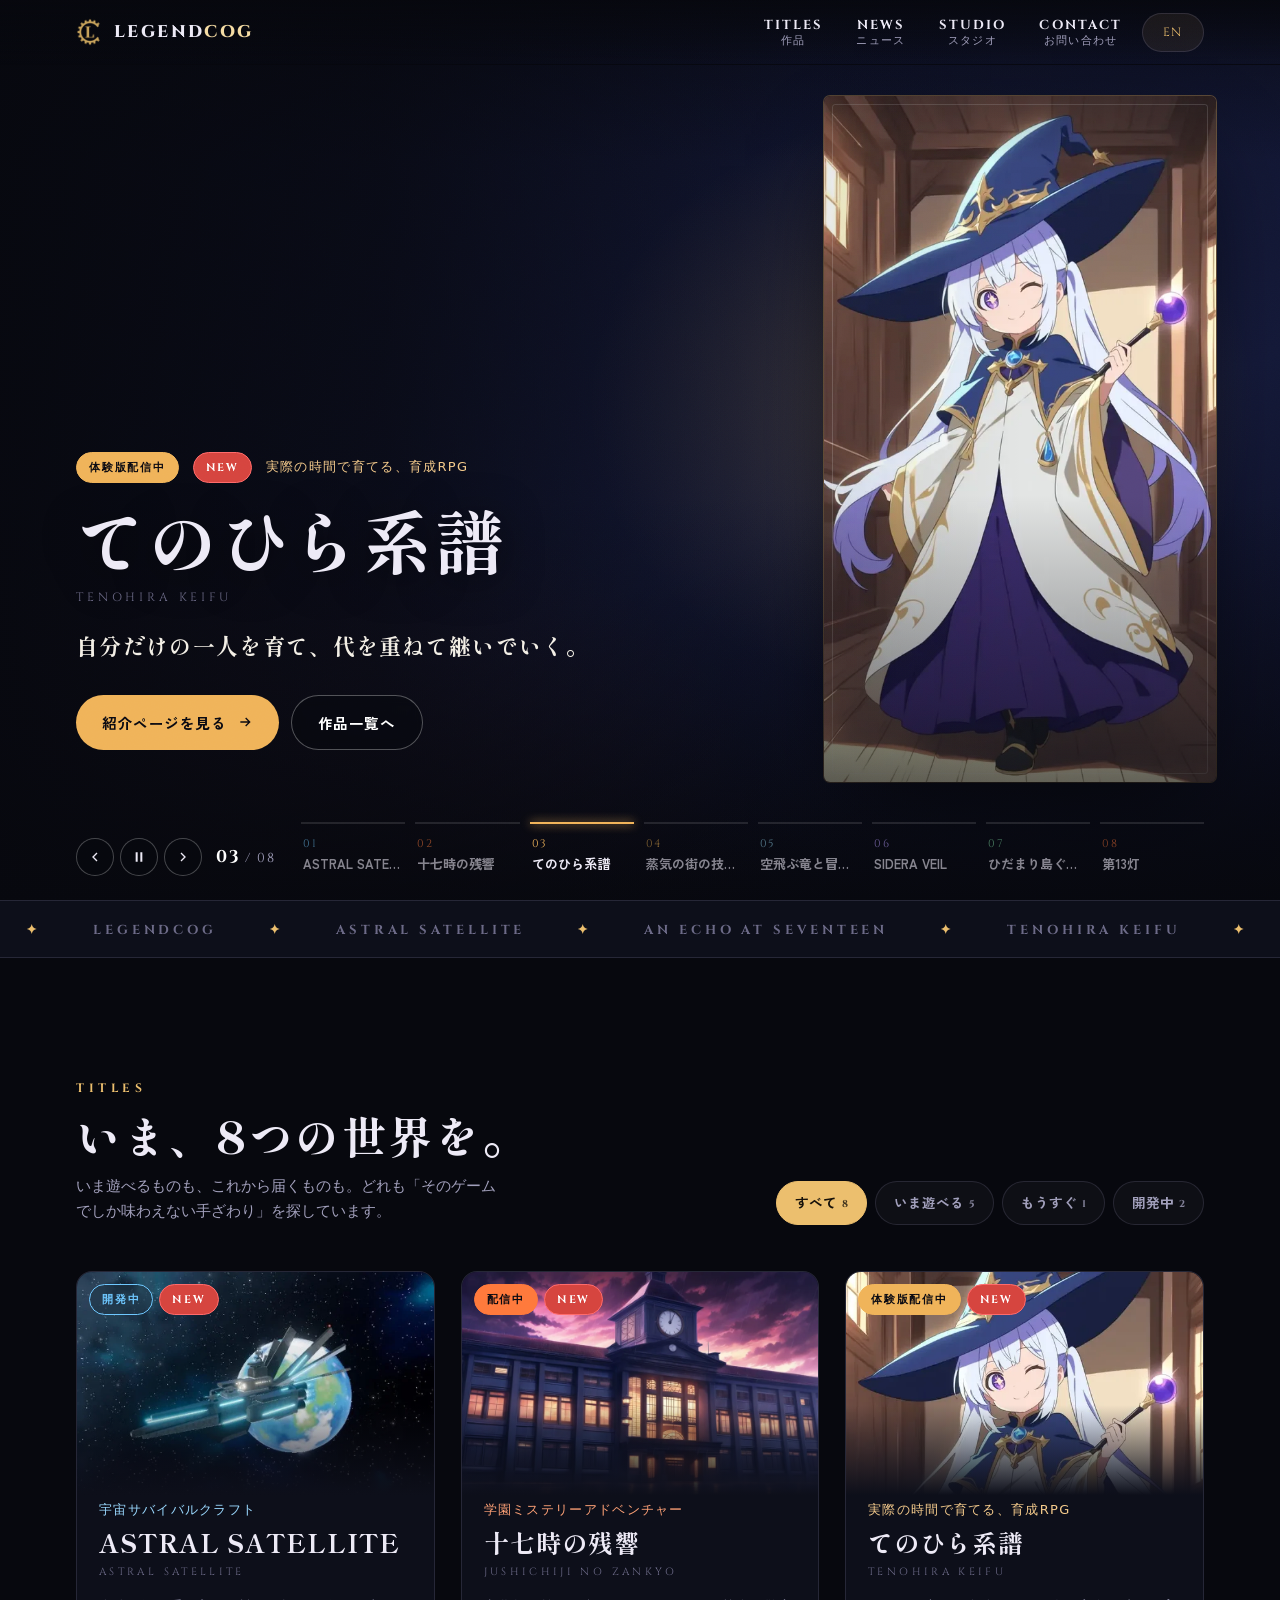
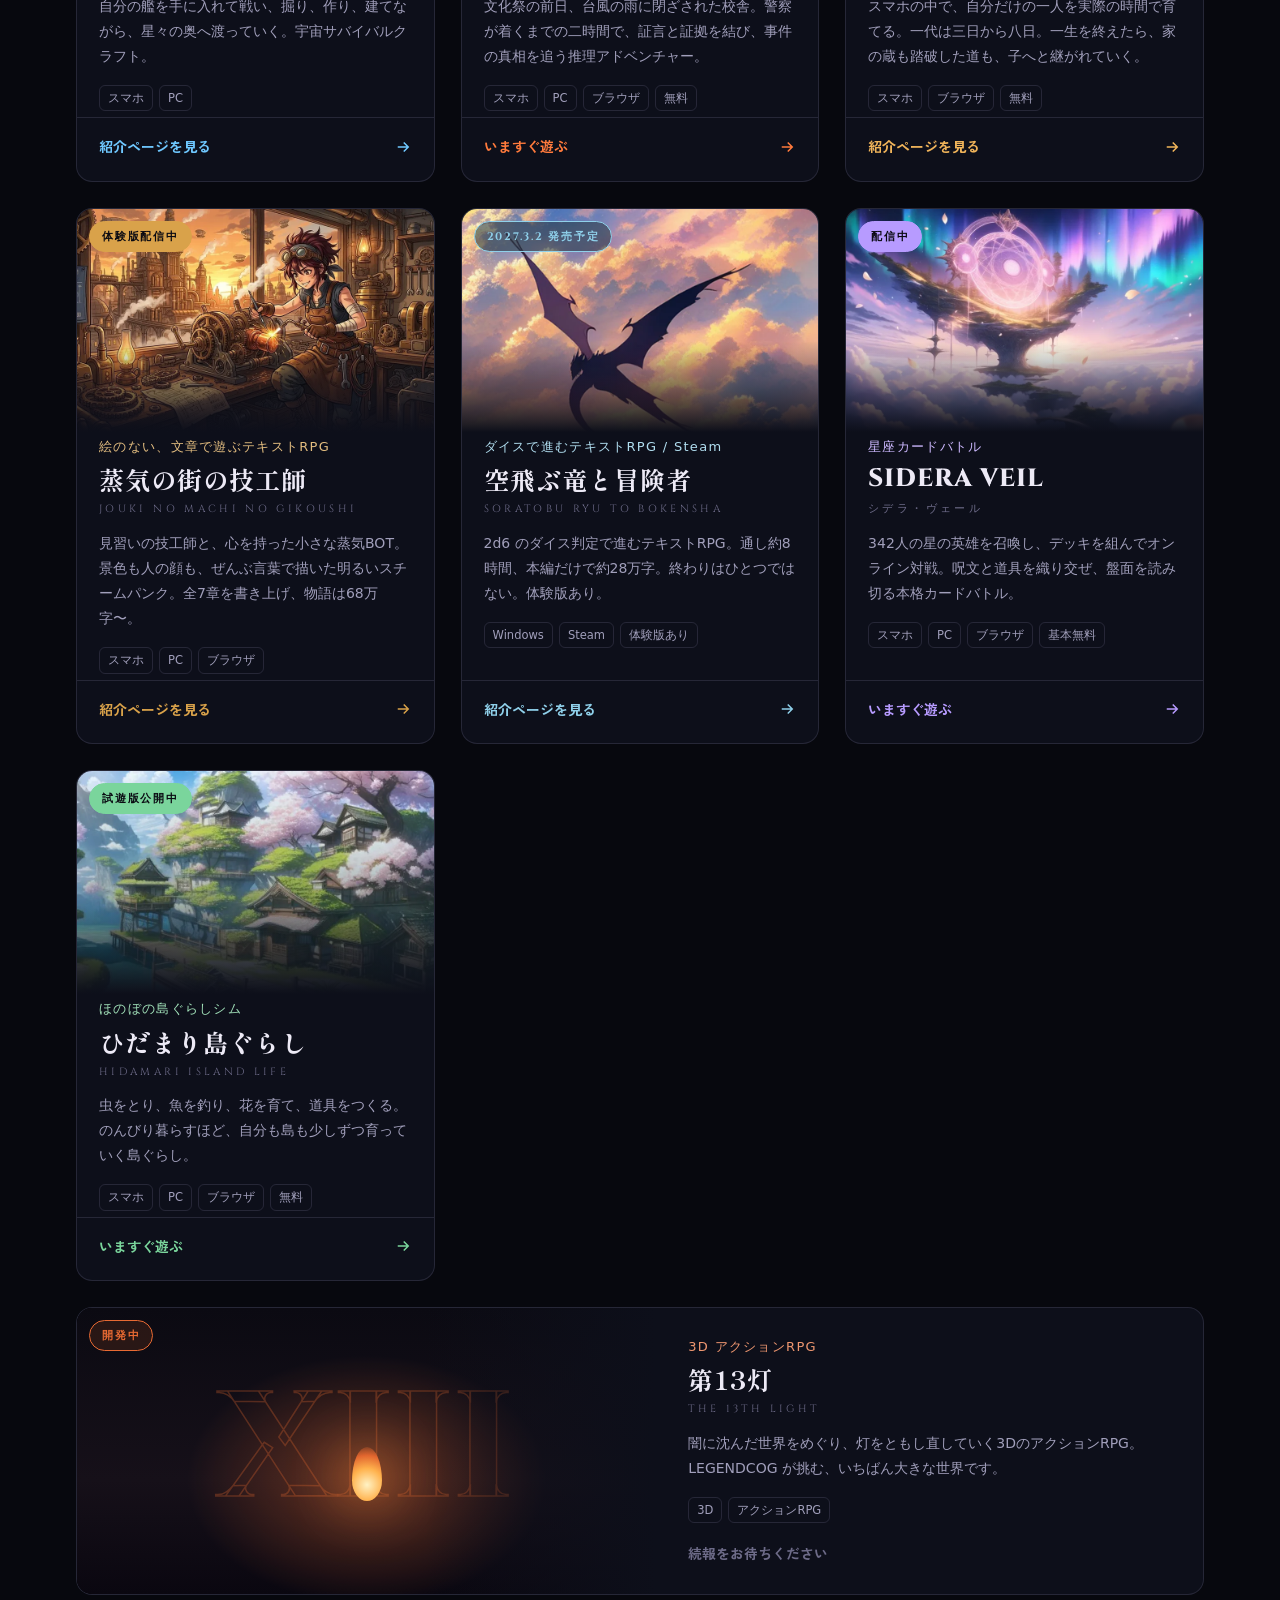
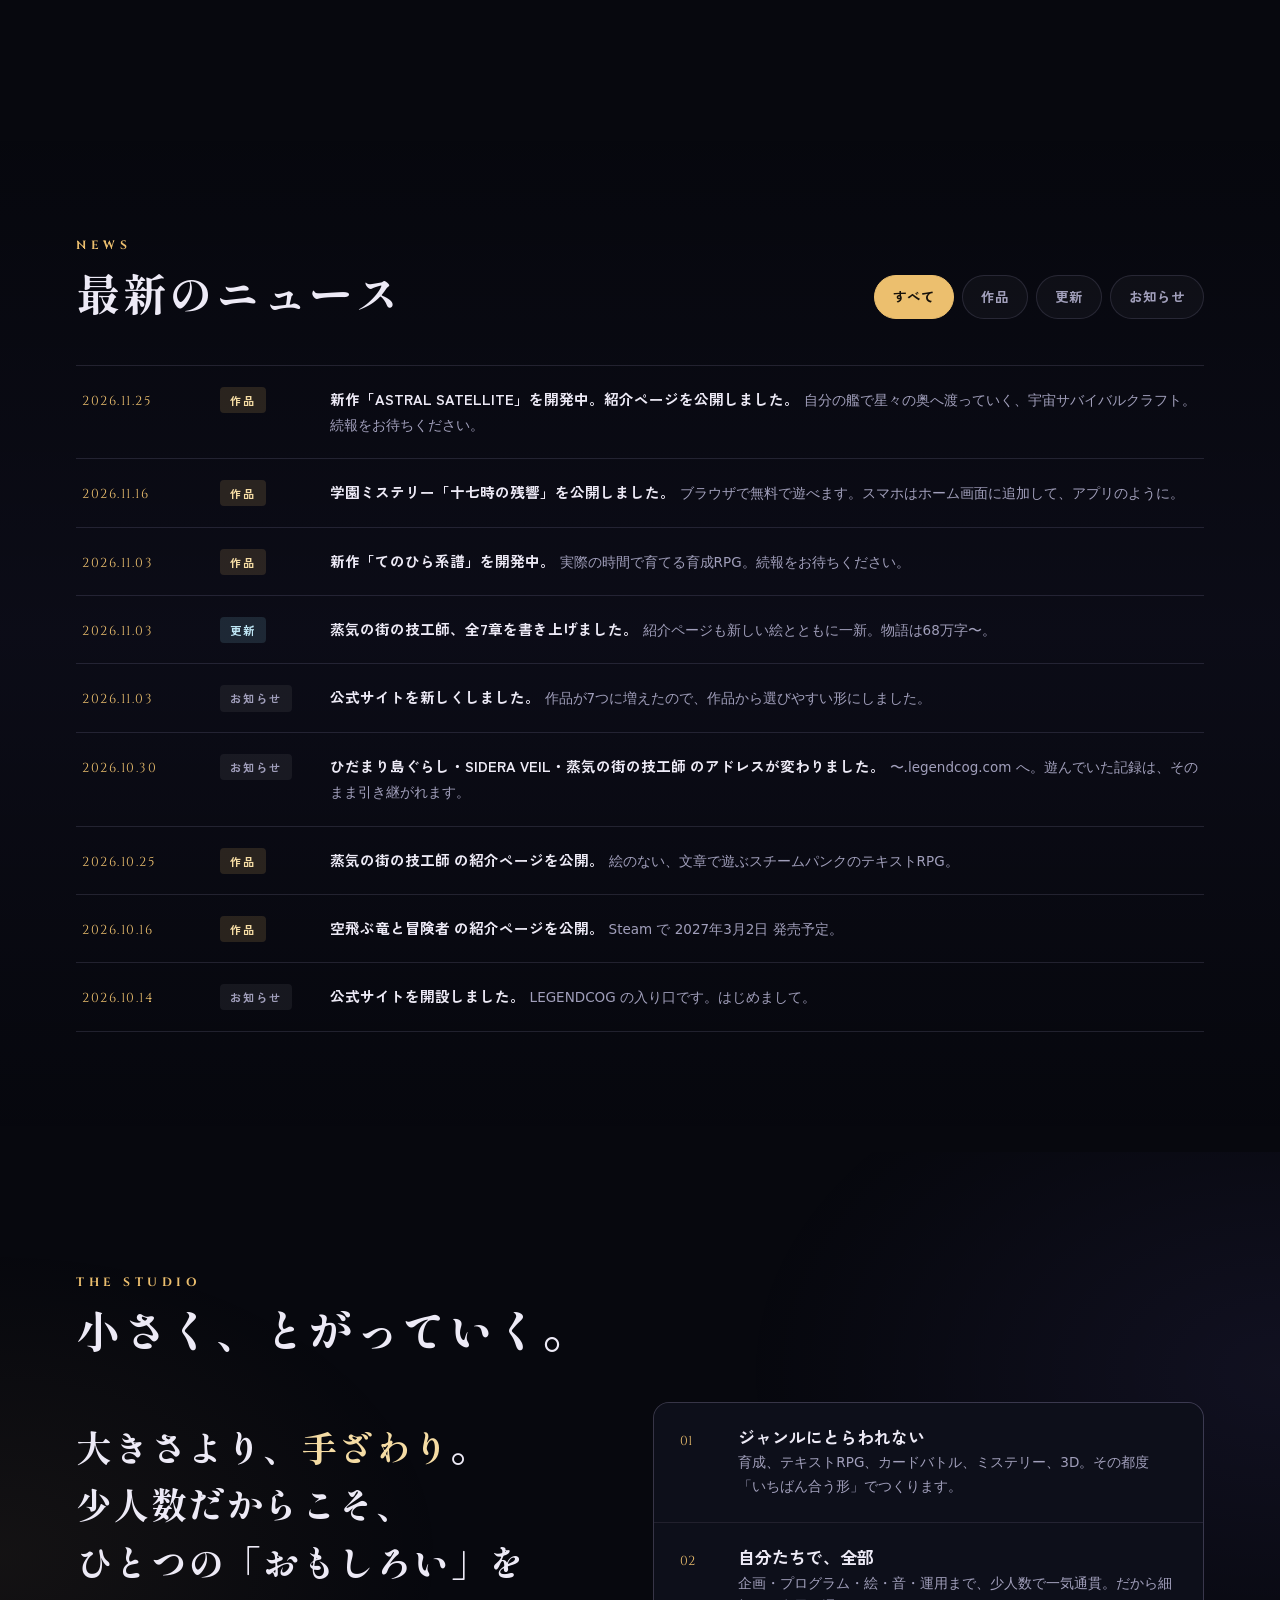
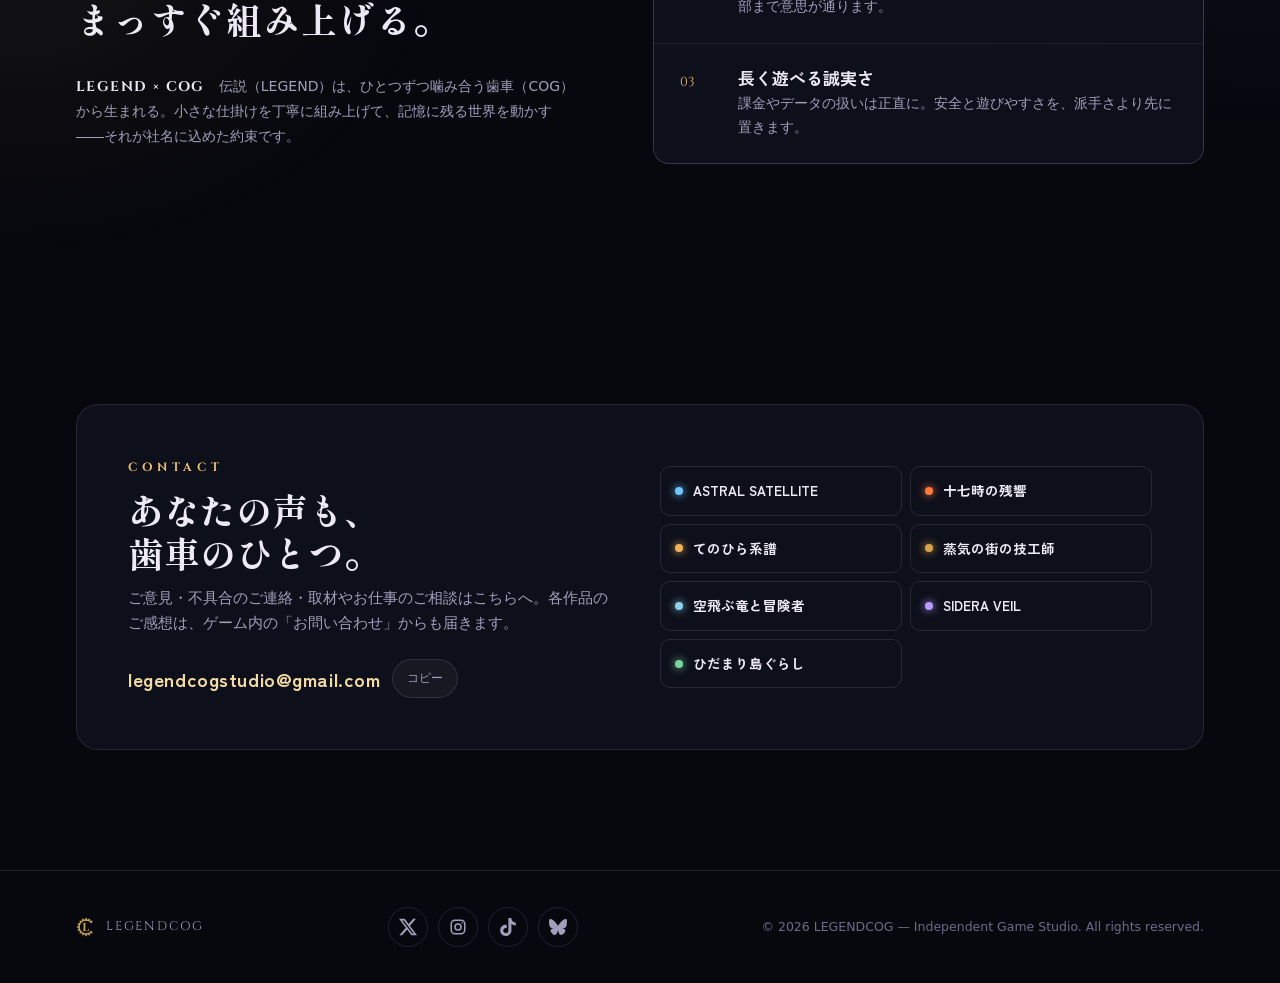
==== commit beff0f62: "ASTRAL SATELLITE を「開発中」に足し、紹介ページ（astral.legendcog.com/intro）へリンク Co-Authored-By: Claude Opus 5.5 <no" ====
--- a/index.html
+++ b/index.html
@@ -4,11 +4,11 @@
 <meta charset="utf-8">
 <meta name="viewport" content="width=device-width,initial-scale=1,viewport-fit=cover">
 <title>LEGENDCOG</title>
-<meta name="description" content="LEGENDCOG（レジェンドコグ）公式サイト。実際の時間で育てる育成RPG『てのひら系譜』、文章で遊ぶRPG『蒸気の街の技工師』、学園ミステリー『十七時の残響』、ダイスで進むテキストRPG『空飛ぶ竜と冒険者』、星座カードバトル『SIDERA VEIL』、島ぐらしシム『ひだまり島ぐらし』、3DRPG『第13灯』を制作するインディーゲームスタジオ。">
+<meta name="description" content="LEGENDCOG（レジェンドコグ）公式サイト。宇宙サバイバルクラフト『ASTRAL SATELLITE』、実際の時間で育てる育成RPG『てのひら系譜』、文章で遊ぶRPG『蒸気の街の技工師』、学園ミステリー『十七時の残響』、ダイスで進むテキストRPG『空飛ぶ竜と冒険者』、星座カードバトル『SIDERA VEIL』、島ぐらしシム『ひだまり島ぐらし』、3DRPG『第13灯』を制作するインディーゲームスタジオ。">
 <meta property="og:type" content="website">
 <meta property="og:site_name" content="LEGENDCOG">
 <meta property="og:title" content="LEGENDCOG — Independent Game Studio">
-<meta property="og:description" content="実際の時間で育てる育成RPG、文章で遊ぶRPG、ダイスで進むテキストRPG、星座カードバトル、島ぐらし、学園ミステリー、3DRPG――7つの世界を手がけるインディーゲームスタジオ。伝説は、ここで組み上がる。">
+<meta property="og:description" content="宇宙サバイバルクラフト、実際の時間で育てる育成RPG、文章で遊ぶRPG、ダイスで進むテキストRPG、星座カードバトル、島ぐらし、学園ミステリー、3DRPG――8つの世界を手がけるインディーゲームスタジオ。伝説は、ここで組み上がる。">
 <meta property="og:url" content="https://legendcog.com/">
 <meta property="og:image" content="https://legendcog.com/assets/ogp.png?v=2">
 <meta property="og:image:width" content="1200">
@@ -16,7 +16,7 @@
 <meta property="og:locale" content="ja_JP">
 <meta name="twitter:card" content="summary_large_image">
 <meta name="twitter:title" content="LEGENDCOG — Independent Game Studio">
-<meta name="twitter:description" content="実際の時間で育てる育成RPG、文章で遊ぶRPG、ダイスで進むテキストRPG、星座カードバトル、島ぐらし、学園ミステリー、3DRPG――7つの世界を手がけるインディーゲームスタジオ。">
+<meta name="twitter:description" content="宇宙サバイバルクラフト、実際の時間で育てる育成RPG、文章で遊ぶRPG、ダイスで進むテキストRPG、星座カードバトル、島ぐらし、学園ミステリー、3DRPG――8つの世界を手がけるインディーゲームスタジオ。">
 <meta name="twitter:image" content="https://legendcog.com/assets/ogp.png?v=2">
 <meta name="theme-color" content="#07080e">
 <link rel="icon" type="image/png" sizes="32x32" href="assets/favicon-32.png">
@@ -110,6 +110,7 @@
 .st.new{border-color:#ff6b6b;color:#fff;background:#d6453f}
 .genre{font-size:13px;letter-spacing:.1em;color:color-mix(in srgb,var(--c) 70%,#fff)}
 .s-title{font-family:var(--mincho);font-weight:800;font-size:clamp(34px,5.4vw,76px);white-space:nowrap;letter-spacing:.04em;line-height:1.1;text-shadow:0 6px 40px rgba(0,0,0,.6)}
+#sl-astral .s-title{white-space:normal}
 .s-title.lat{font-family:var(--disp);letter-spacing:.08em}
 .rom{font-family:var(--disp);font-size:12px;letter-spacing:.32em;color:var(--faint);margin-top:10px}
 .s-catch{word-break:keep-all;font-family:var(--mincho);font-weight:700;font-size:clamp(17px,2.1vw,22px);letter-spacing:.06em;margin-top:18px;color:#f3efe6}
@@ -425,6 +426,13 @@
 // kind：bg＝横長の絵を敷く／fig＝縦長の絵を右に額で置く／tou＝絵の代わりに灯
 // grp：play いま遊べる／soon もうすぐ／dev 開発中
 var TITLES = [
+  {id:'astral', c:'#6fc8ff', isNew:true, grp:'dev', kind:'bg', bg:'assets/works/h-astral.webp', pos:'70% 50%', mpos:'78% 50%', card:'assets/works/c-astral.webp',
+   name:'ASTRAL SATELLITE', nameEn:'ASTRAL SATELLITE', rom:'ASTRAL SATELLITE',
+   st:'開発中', stEn:'IN DEV', genre:'宇宙サバイバルクラフト', genreEn:'Space survival craft',
+   catch:'一隻の艦で、星々の奥へ。', catchEn:'One ship. Into the depths of the stars.',
+   desc:'自分の艦を手に入れて戦い、掘り、作り、建てながら、星々の奥へ渡っていく。宇宙サバイバルクラフト。',
+   descEn:'Get your own ship. Fight, mine, craft and build as you voyage deeper into the stars. A space survival craft game.',
+   plat:['スマホ','PC'], platEn:['Mobile','PC'], href:'https://astral.legendcog.com/intro', ext:true, cta:'紹介ページを見る', ctaEn:'See the intro page'},
   {id:'zankyo', c:'#ff7a3c', isNew:true, grp:'play', kind:'bg', bg:'assets/works/h-zankyo.webp', pos:'50% 40%', mpos:'66% 40%', card:'assets/works/c-zankyo.webp',
    name:'十七時の残響', nameEn:'AN ECHO AT SEVENTEEN', rom:'JUSHICHIJI NO ZANKYO',
    st:'配信中', stEn:'LIVE', live:true, genre:'学園ミステリーアドベンチャー', genreEn:'School mystery adventure',
@@ -476,6 +484,7 @@
    plat:['3D','アクションRPG'], platEn:['3D','Action RPG'], cta:'続報をお待ちください', ctaEn:'Stay tuned'}
 ];
 var NEWS = [
+  {d:'2026.11.25', cat:'work', b:'新作「ASTRAL SATELLITE」を開発中。紹介ページを公開しました。', bEn:'New title in development: ASTRAL SATELLITE. The intro page is up.', s:'自分の艦で星々の奥へ渡っていく、宇宙サバイバルクラフト。続報をお待ちください。', sEn:'A space survival craft game: take your own ship deep into the stars. Stay tuned.'},
   {d:'2026.11.16', cat:'work', b:'学園ミステリー「十七時の残響」を公開しました。', bEn:'AN ECHO AT SEVENTEEN, a school mystery, is now playable.', s:'ブラウザで無料で遊べます。スマホはホーム画面に追加して、アプリのように。', sEn:'Free in your browser. On phones, add it to your home screen and play it like an app.'},
   {d:'2026.11.03', cat:'work', b:'新作「てのひら系譜」を開発中。', bEn:'New title in development: TENOHIRA KEIFU.', s:'実際の時間で育てる育成RPG。続報をお待ちください。', sEn:'A real-time life RPG. Stay tuned.'},
   {d:'2026.11.03', cat:'up', b:'蒸気の街の技工師、全7章を書き上げました。', bEn:'STEAM-CITY ENGINEER — all seven chapters written.', s:'紹介ページも新しい絵とともに一新。物語は68万字〜。', sEn:'The intro page has new art, too. 680,000+ characters of story.'},
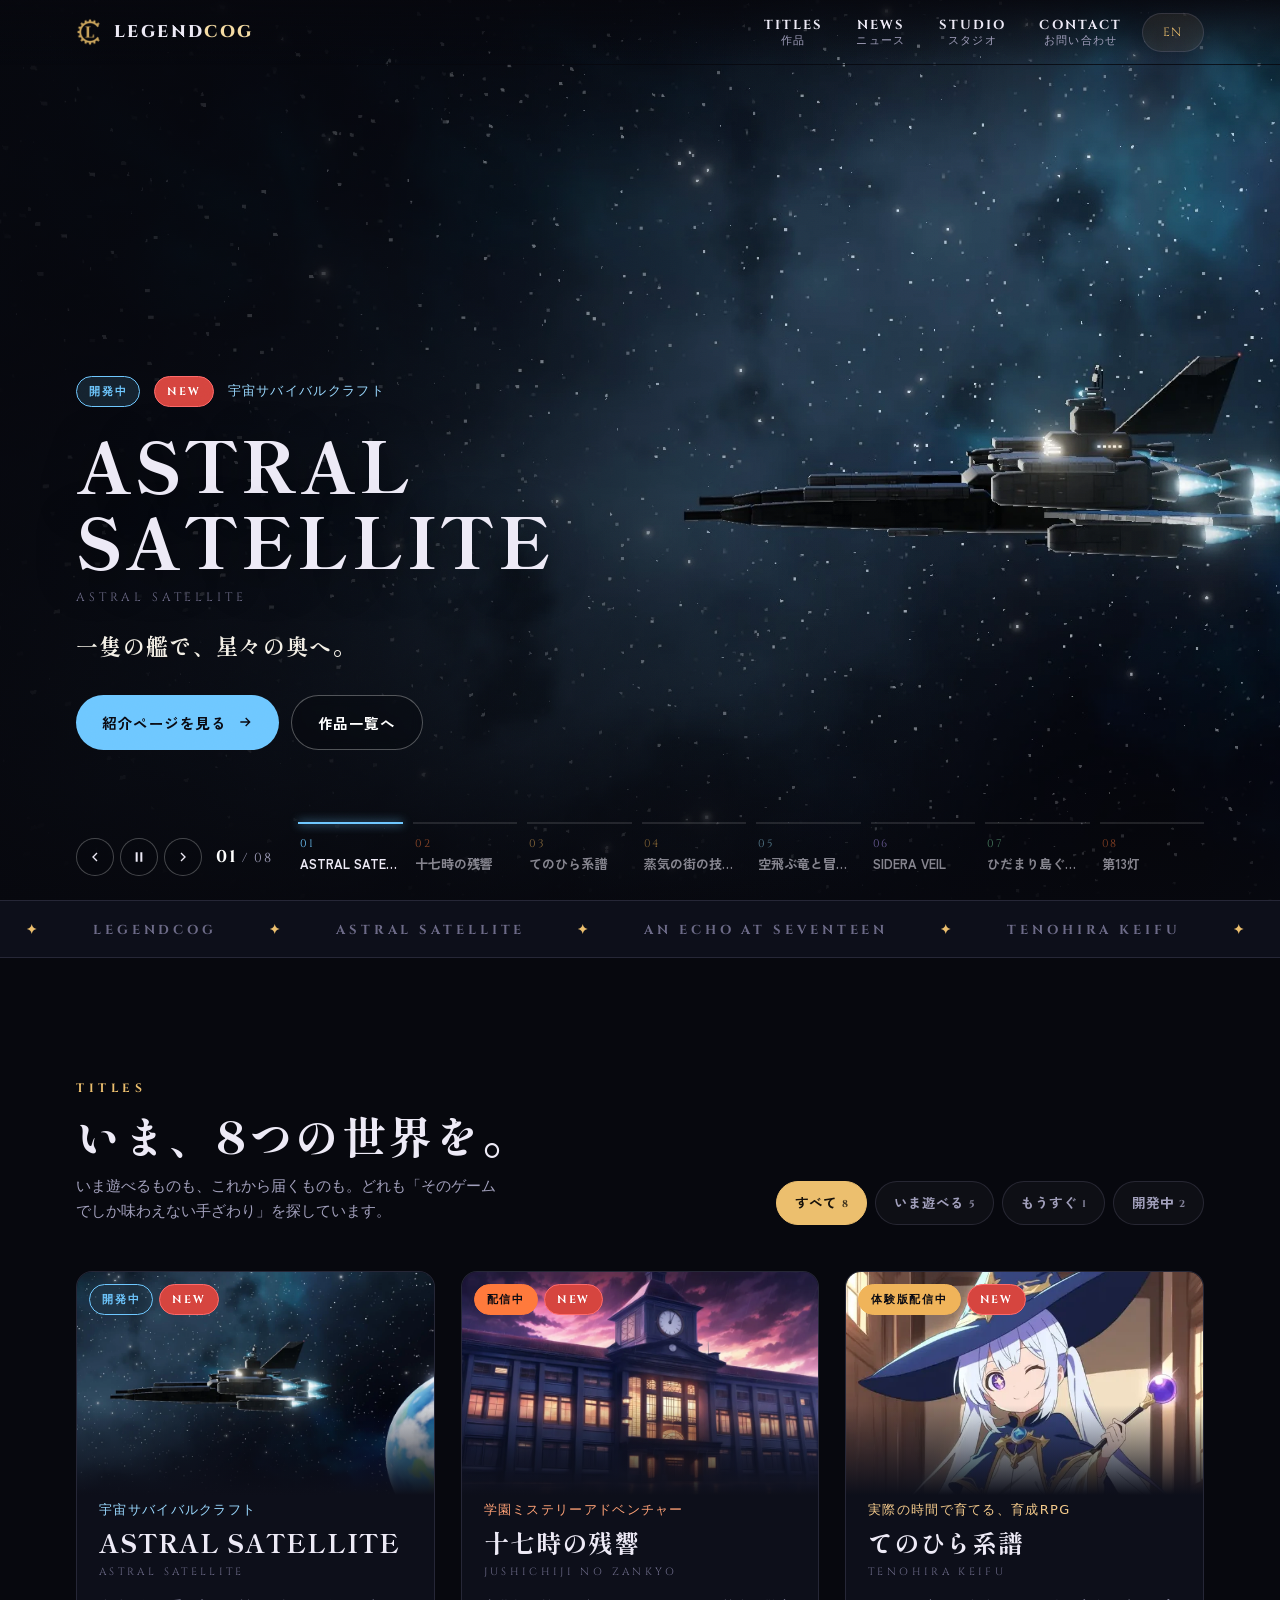
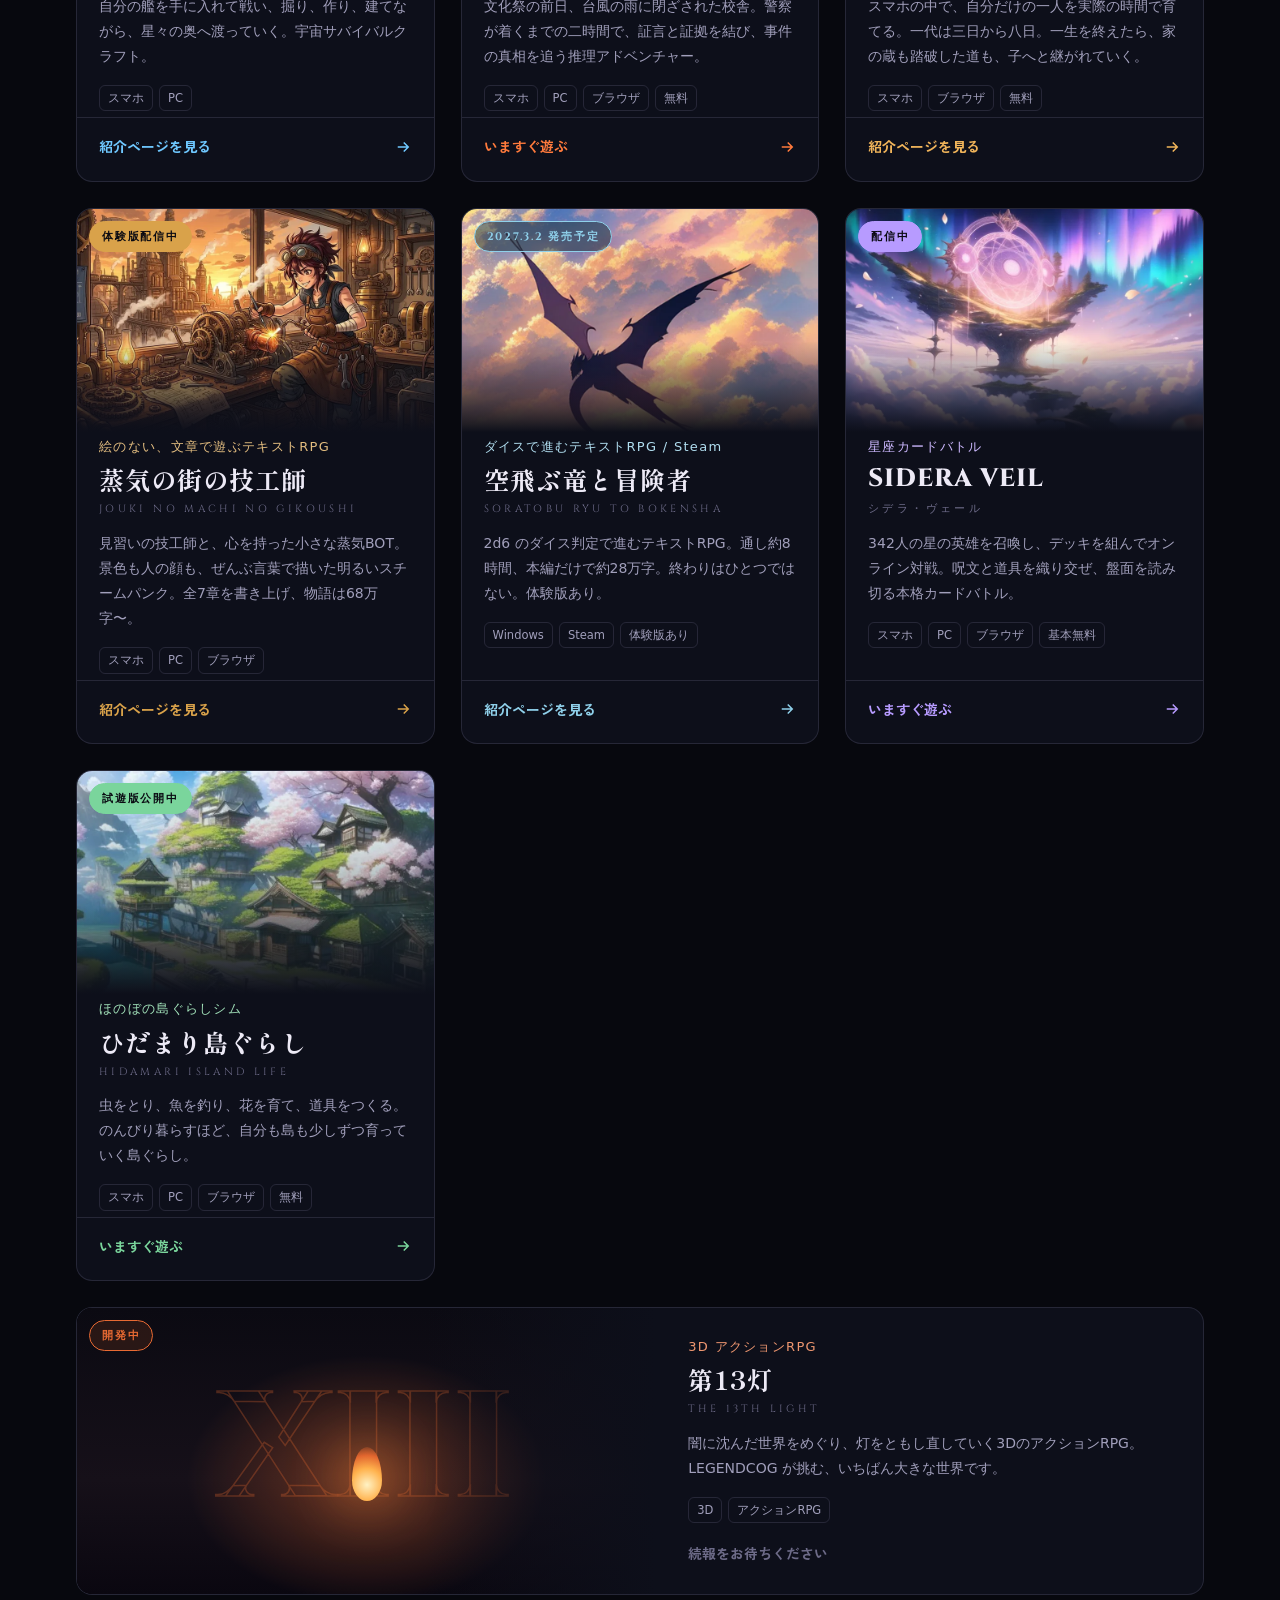
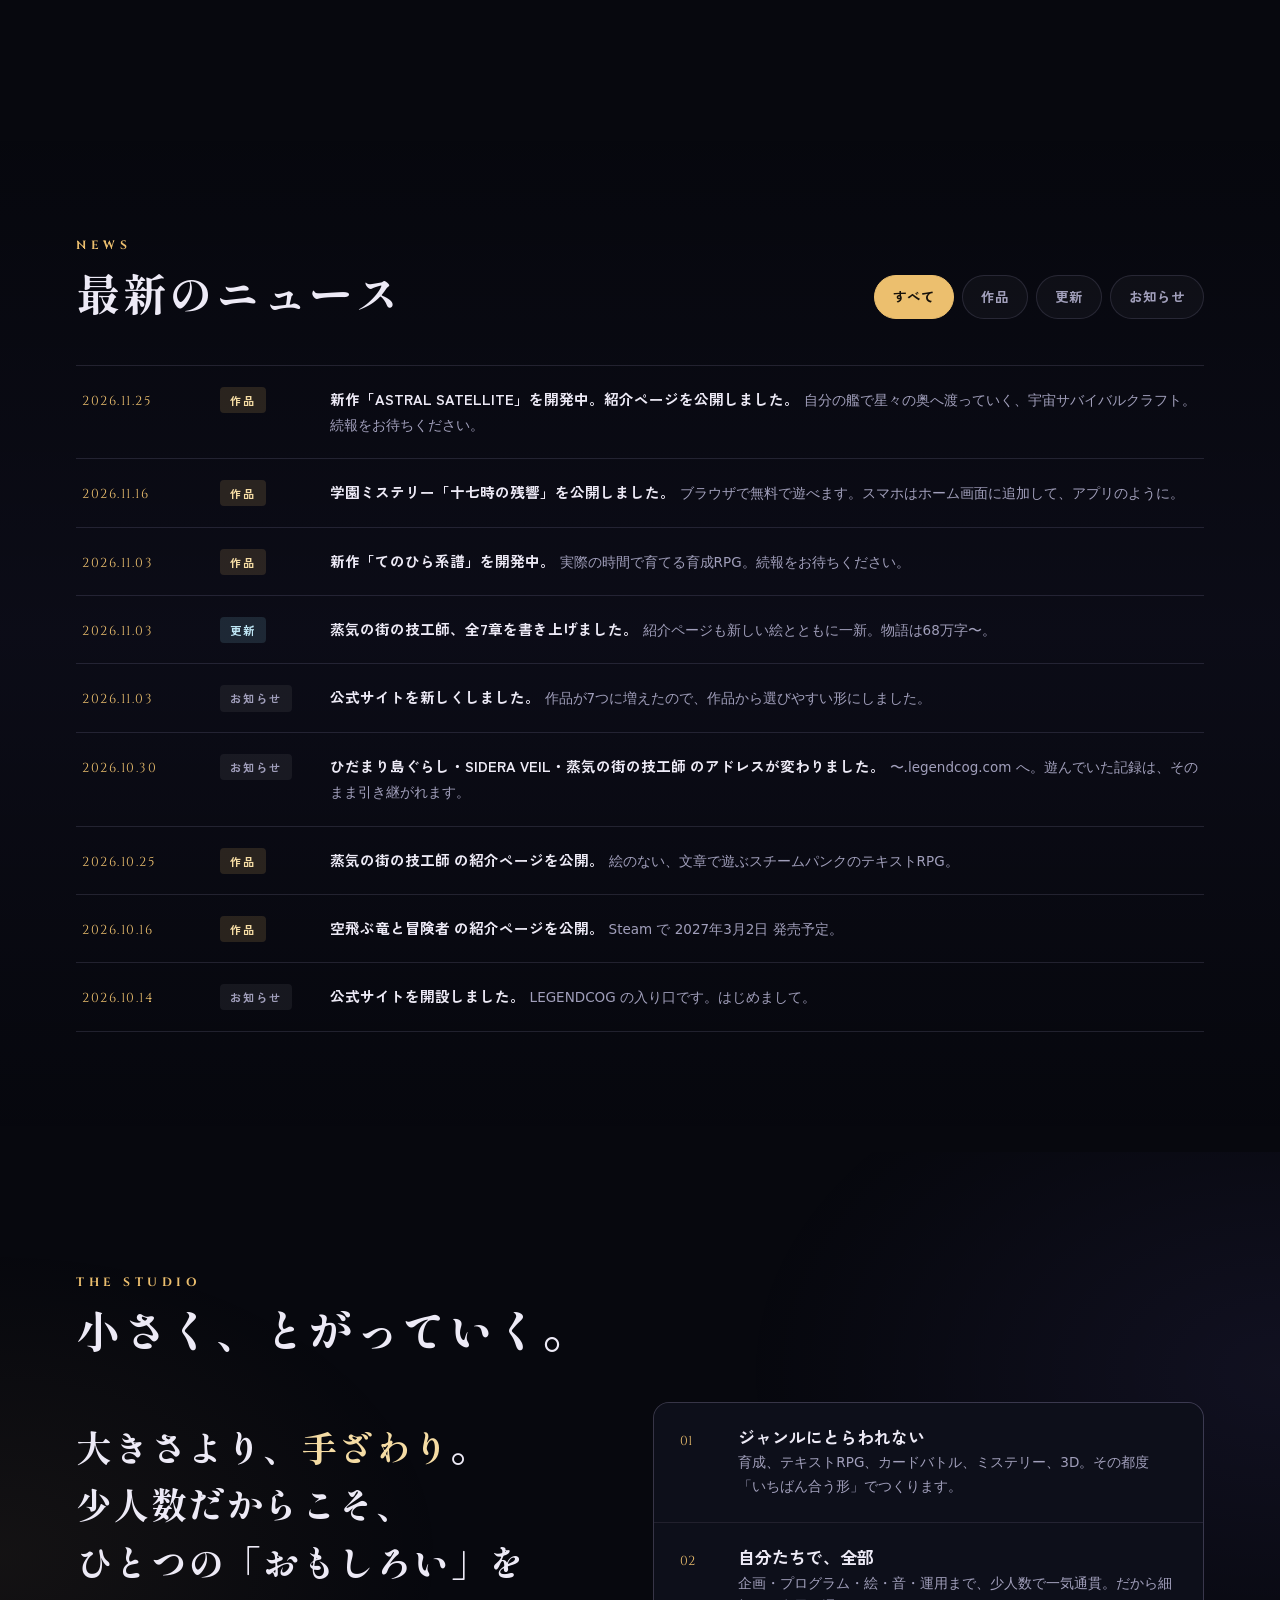
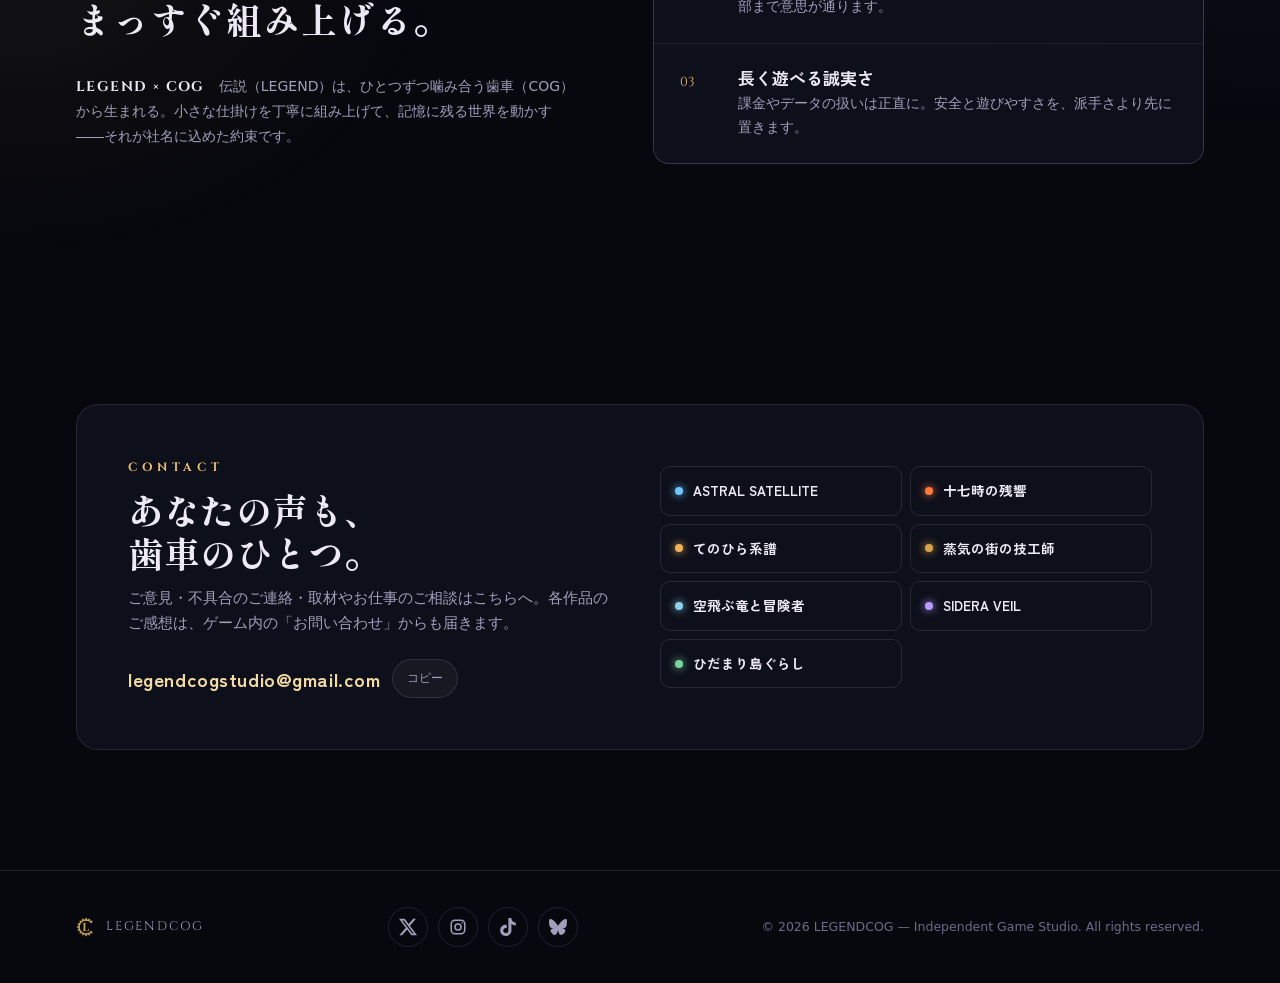
==== commit e23291a9: "ASTRAL SATELLITE の絵を、ゲームのタイトル画面から大きく撮り直した絵に差しかえ（粗さの直し） Co-Authored-By: Claude Opus 5.5 <noreply@anth" ====
--- a/index.html
+++ b/index.html
@@ -426,7 +426,7 @@
 // kind：bg＝横長の絵を敷く／fig＝縦長の絵を右に額で置く／tou＝絵の代わりに灯
 // grp：play いま遊べる／soon もうすぐ／dev 開発中
 var TITLES = [
-  {id:'astral', c:'#6fc8ff', isNew:true, grp:'dev', kind:'bg', bg:'assets/works/h-astral.webp', pos:'70% 50%', mpos:'78% 50%', card:'assets/works/c-astral.webp',
+  {id:'astral', c:'#6fc8ff', isNew:true, grp:'dev', kind:'bg', bg:'assets/works/h-astral.webp', pos:'10% 50%', mpos:'72% 50%', card:'assets/works/c-astral.webp',
    name:'ASTRAL SATELLITE', nameEn:'ASTRAL SATELLITE', rom:'ASTRAL SATELLITE',
    st:'開発中', stEn:'IN DEV', genre:'宇宙サバイバルクラフト', genreEn:'Space survival craft',
    catch:'一隻の艦で、星々の奥へ。', catchEn:'One ship. Into the depths of the stars.',
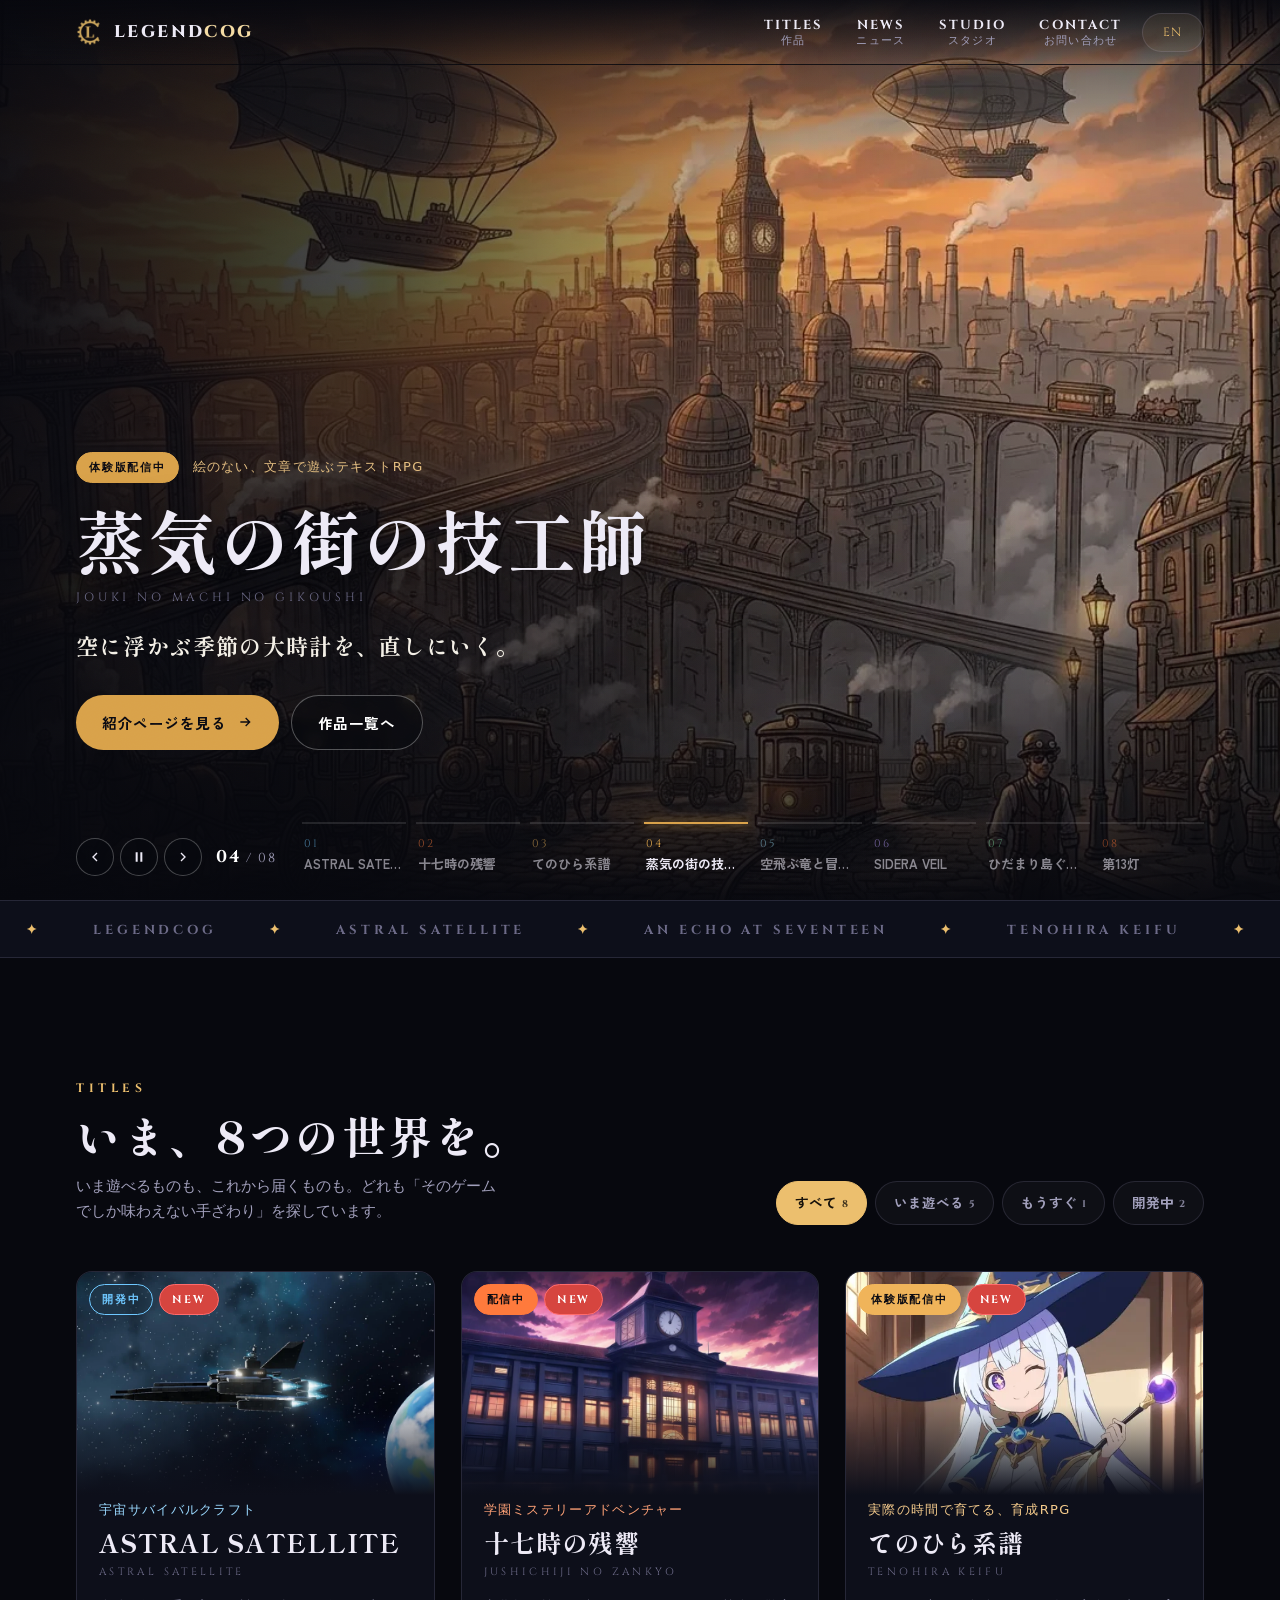
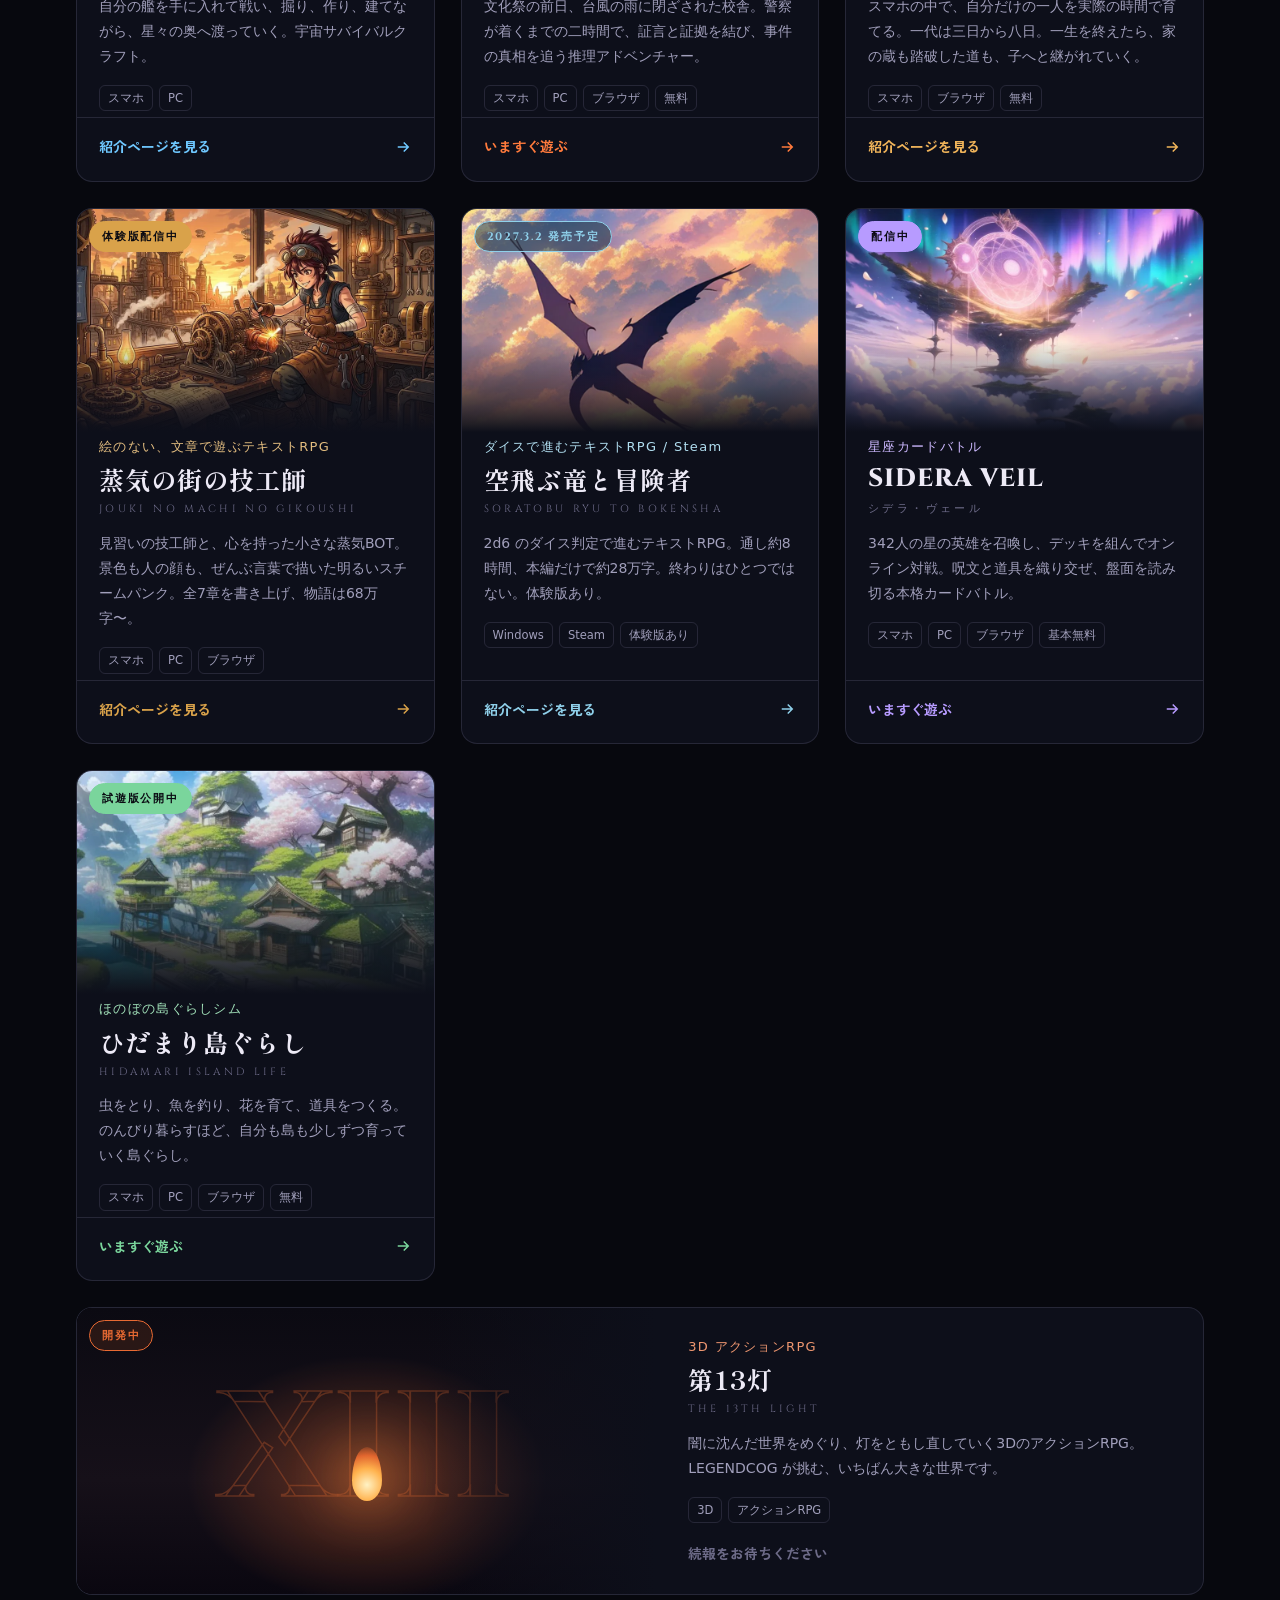
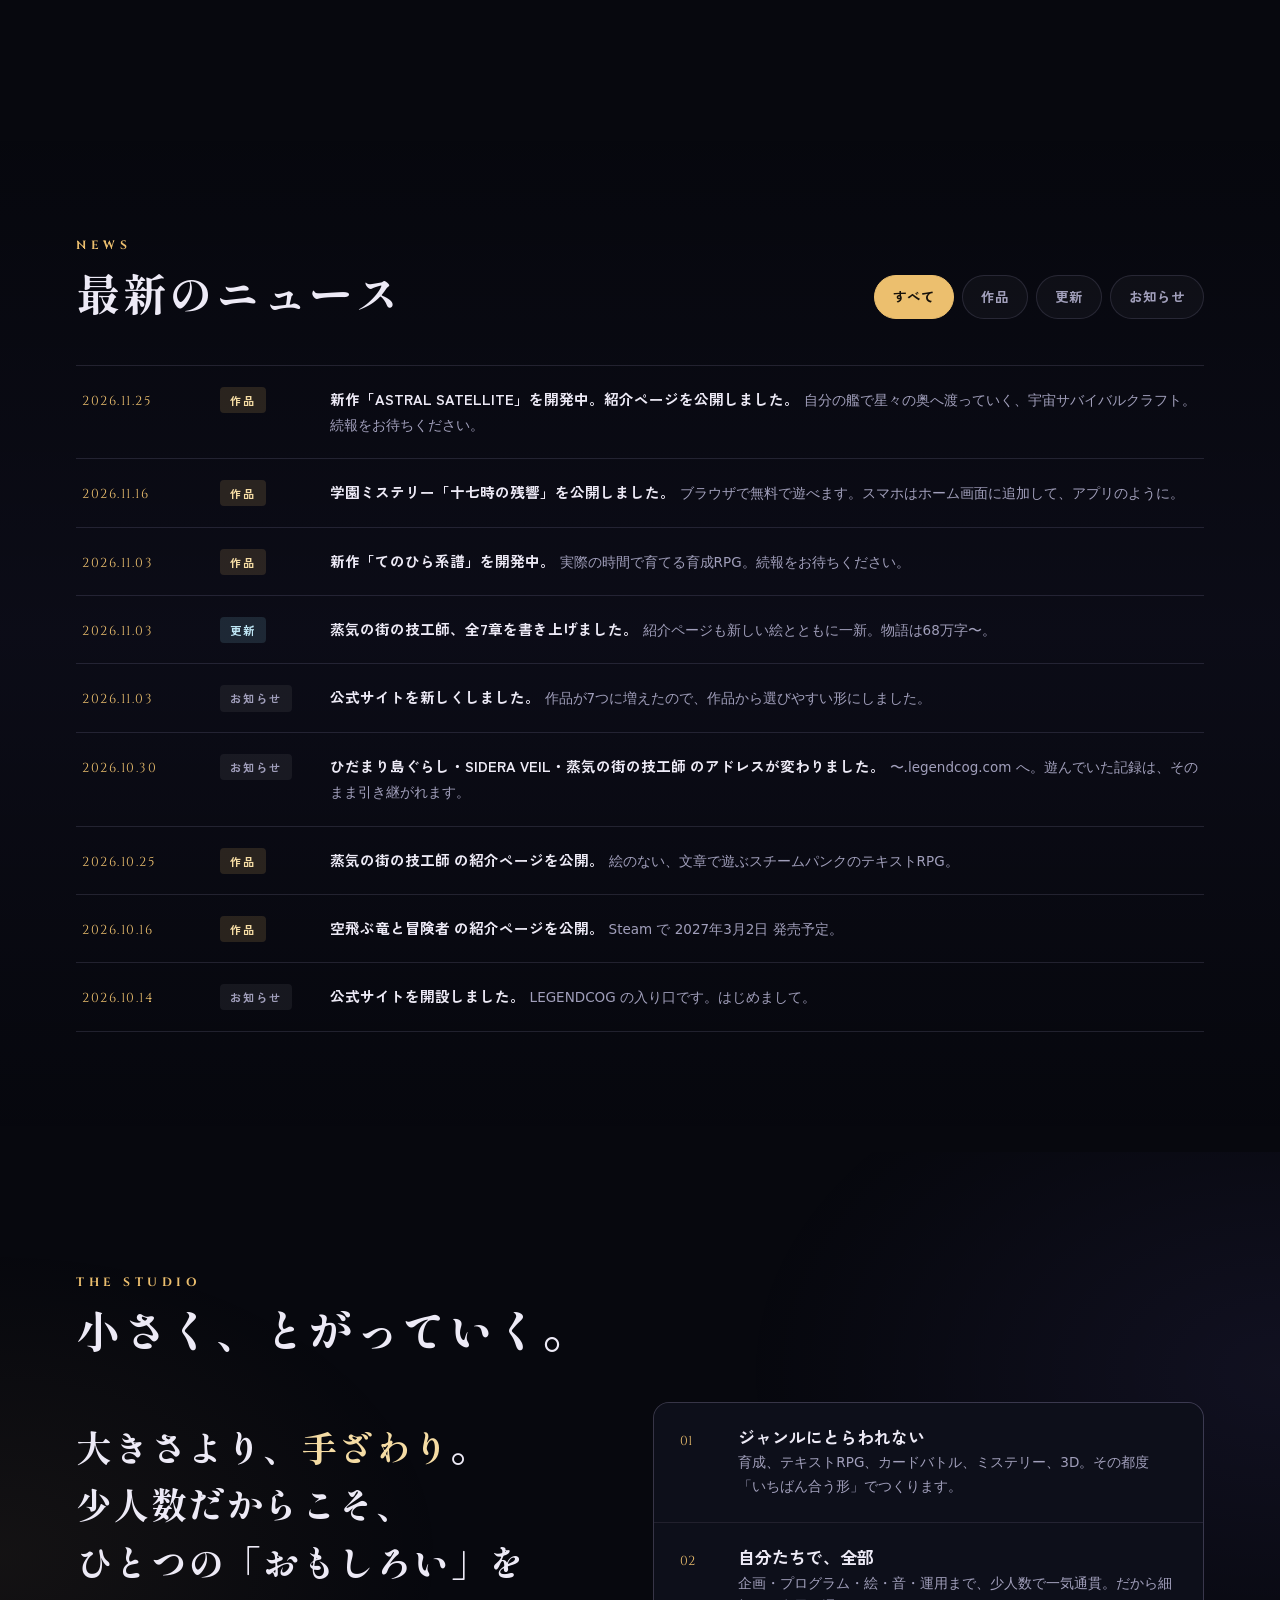
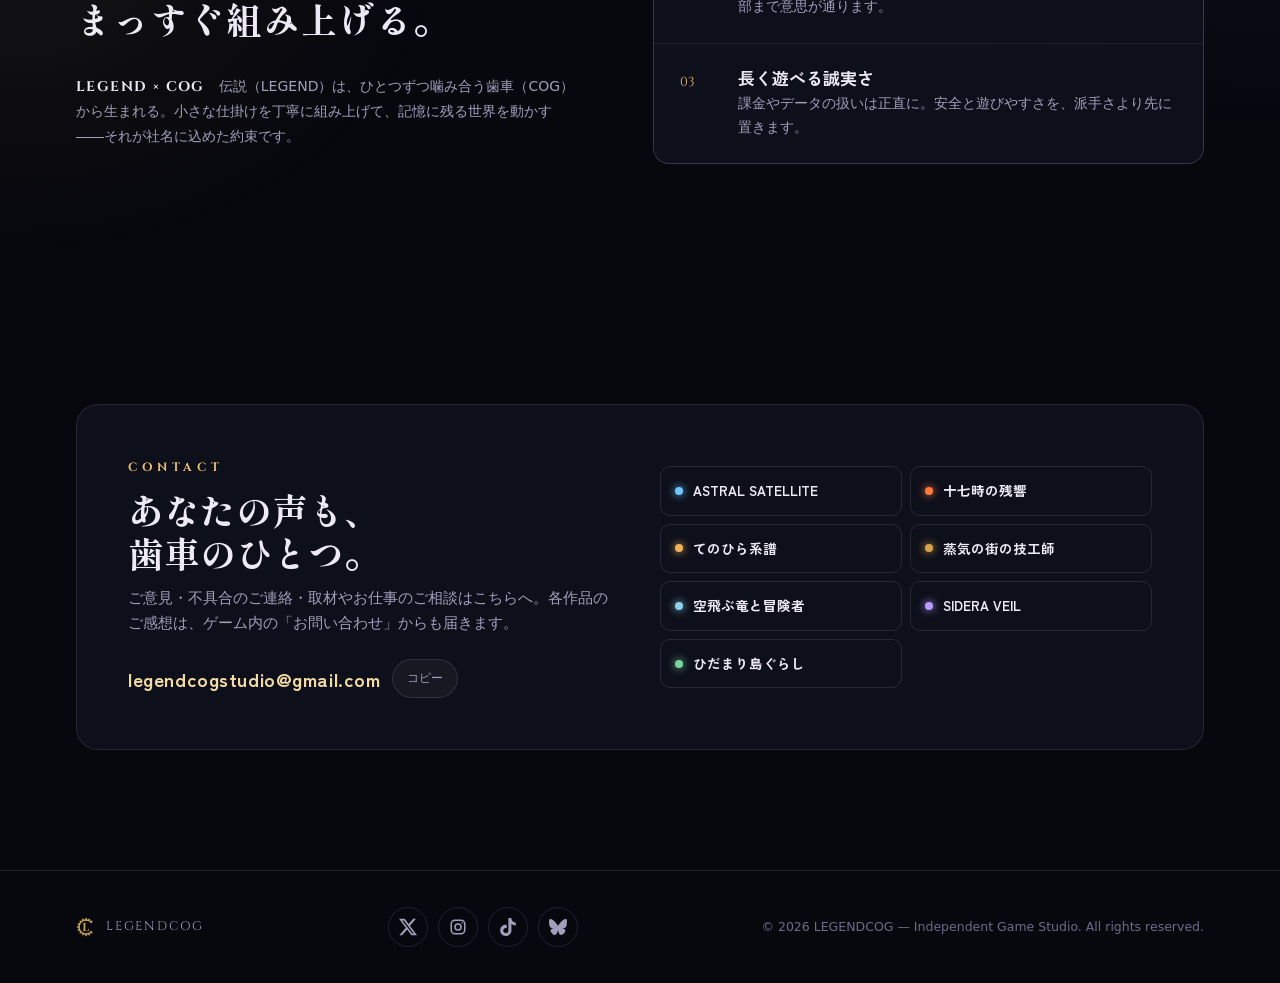
==== commit c76ade82: "ASTRAL SATELLITE の絵の住所に ?v=2 を付け、前の粗い絵がブラウザに残らないようにする Co-Authored-By: Claude Opus 5.5 <noreply@anthr" ====
--- a/index.html
+++ b/index.html
@@ -426,7 +426,7 @@
 // kind：bg＝横長の絵を敷く／fig＝縦長の絵を右に額で置く／tou＝絵の代わりに灯
 // grp：play いま遊べる／soon もうすぐ／dev 開発中
 var TITLES = [
-  {id:'astral', c:'#6fc8ff', isNew:true, grp:'dev', kind:'bg', bg:'assets/works/h-astral.webp', pos:'10% 50%', mpos:'72% 50%', card:'assets/works/c-astral.webp',
+  {id:'astral', c:'#6fc8ff', isNew:true, grp:'dev', kind:'bg', bg:'assets/works/h-astral.webp?v=2', pos:'10% 50%', mpos:'72% 50%', card:'assets/works/c-astral.webp?v=2',
    name:'ASTRAL SATELLITE', nameEn:'ASTRAL SATELLITE', rom:'ASTRAL SATELLITE',
    st:'開発中', stEn:'IN DEV', genre:'宇宙サバイバルクラフト', genreEn:'Space survival craft',
    catch:'一隻の艦で、星々の奥へ。', catchEn:'One ship. Into the depths of the stars.',
